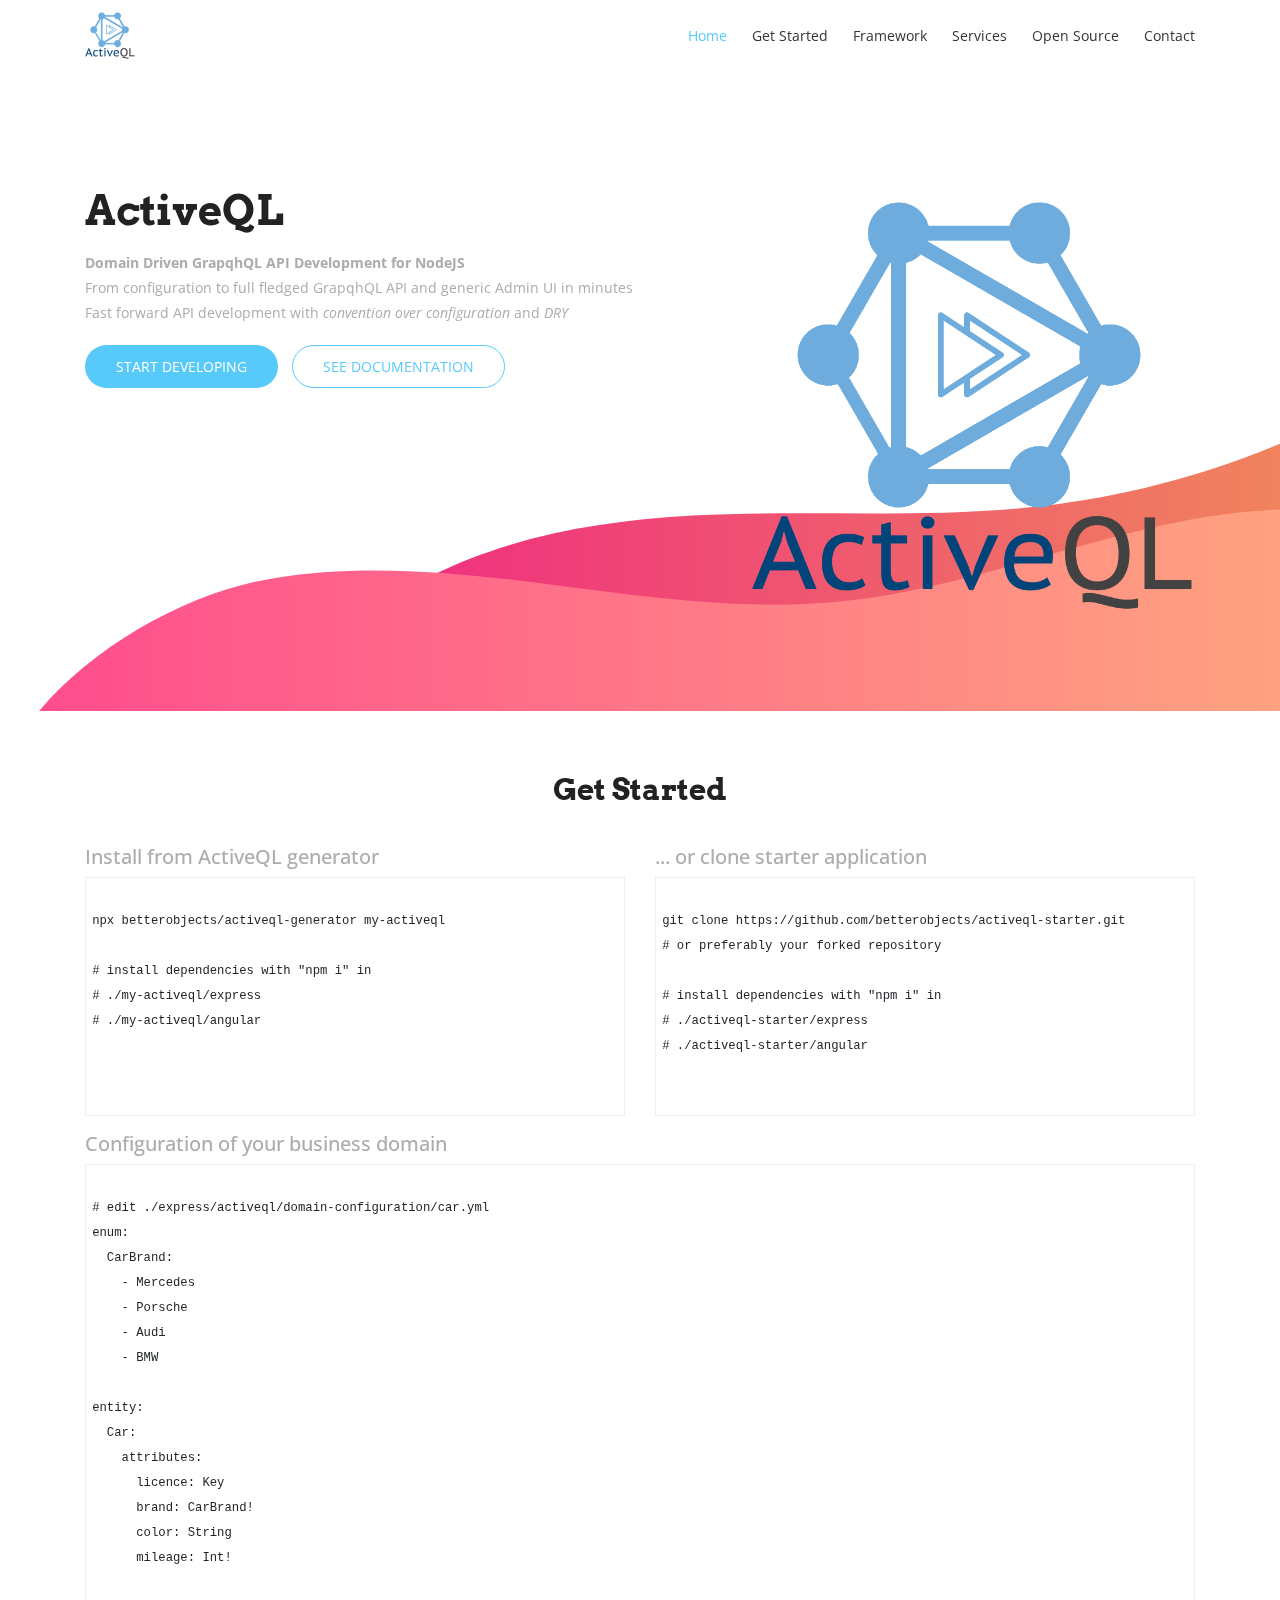
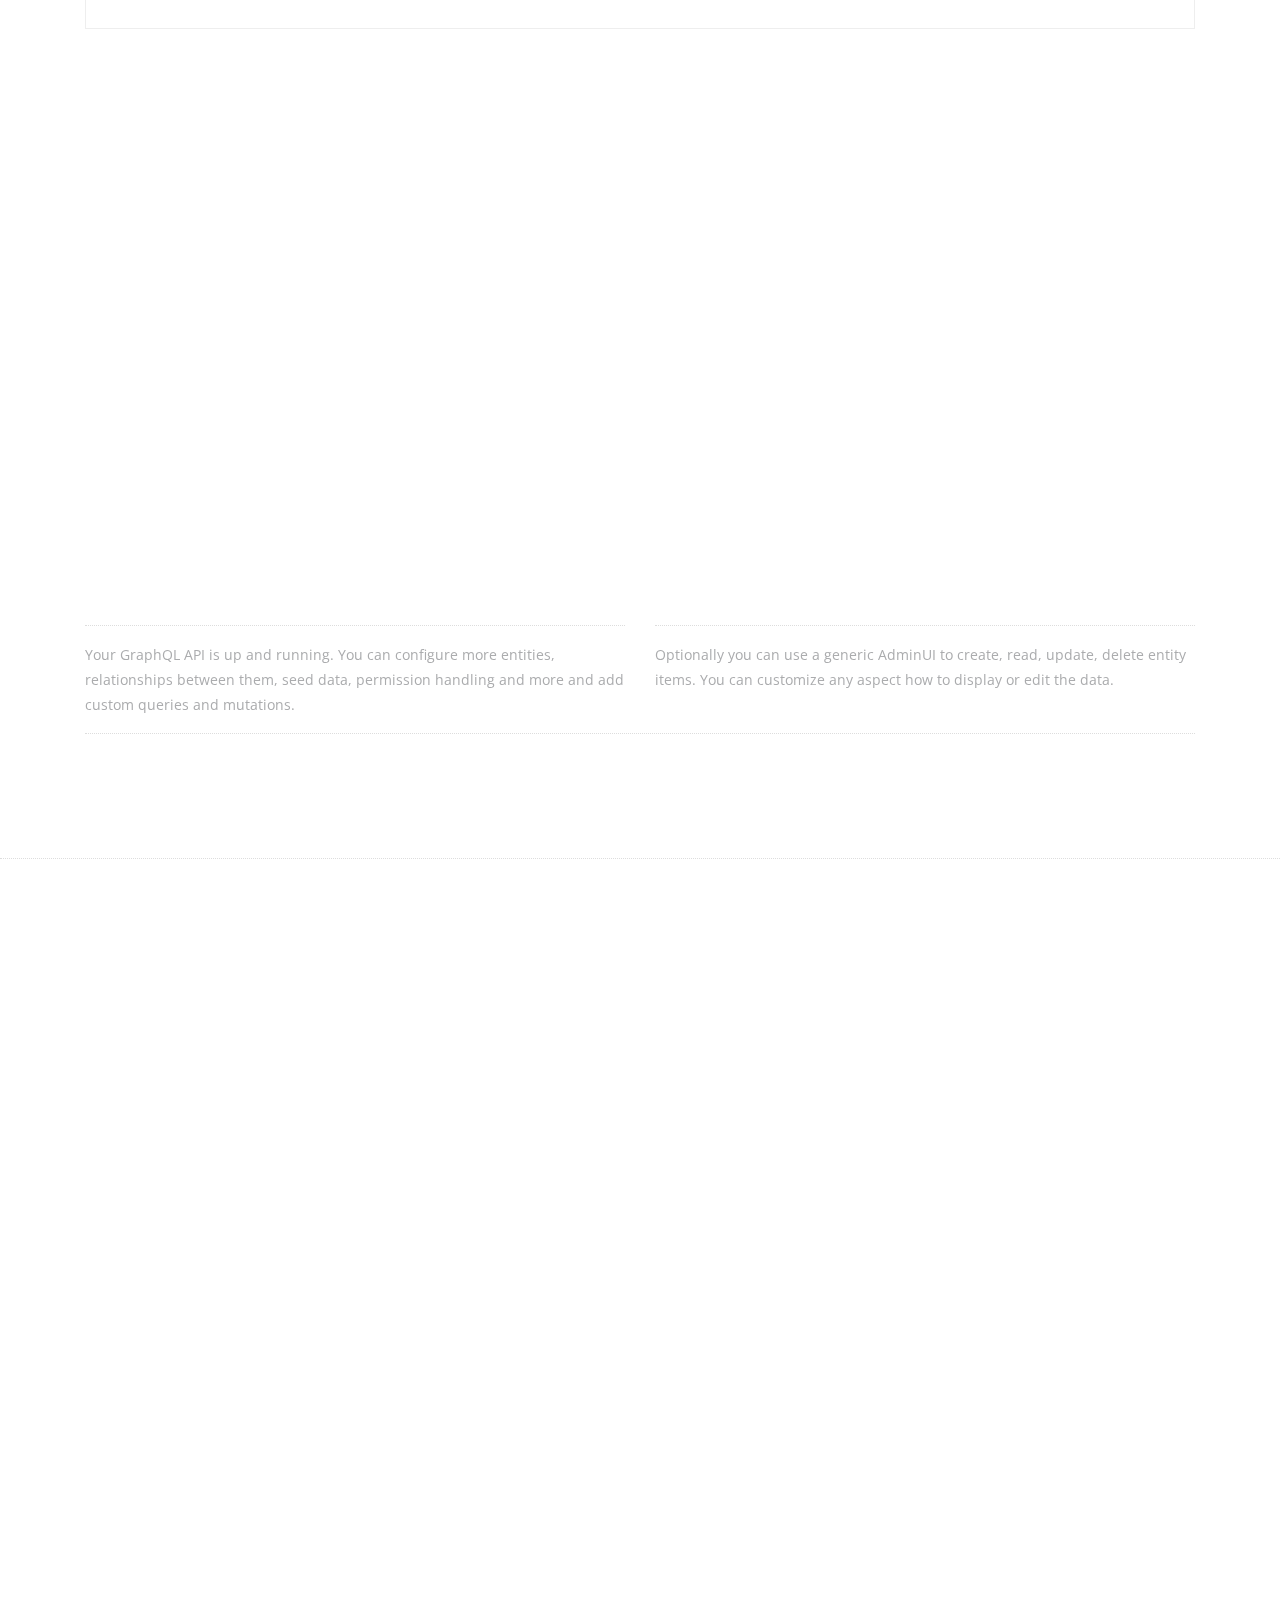
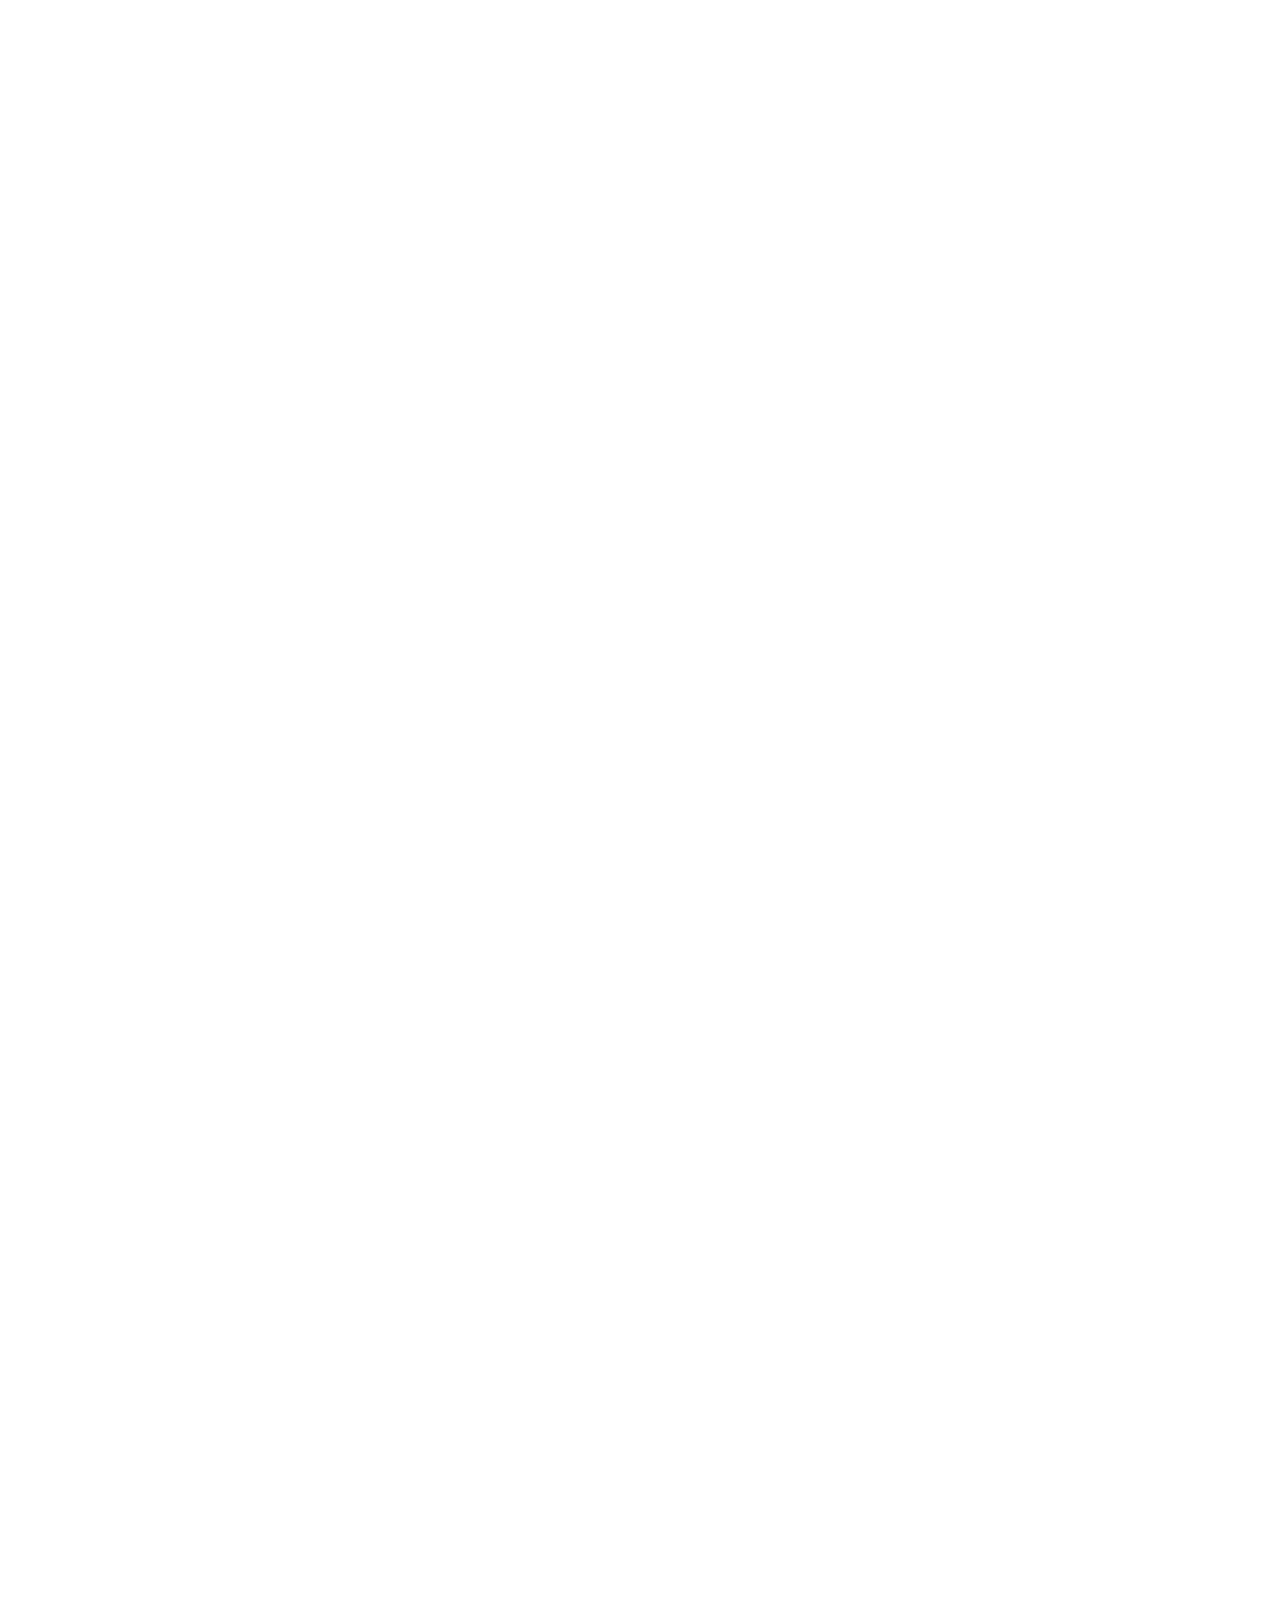
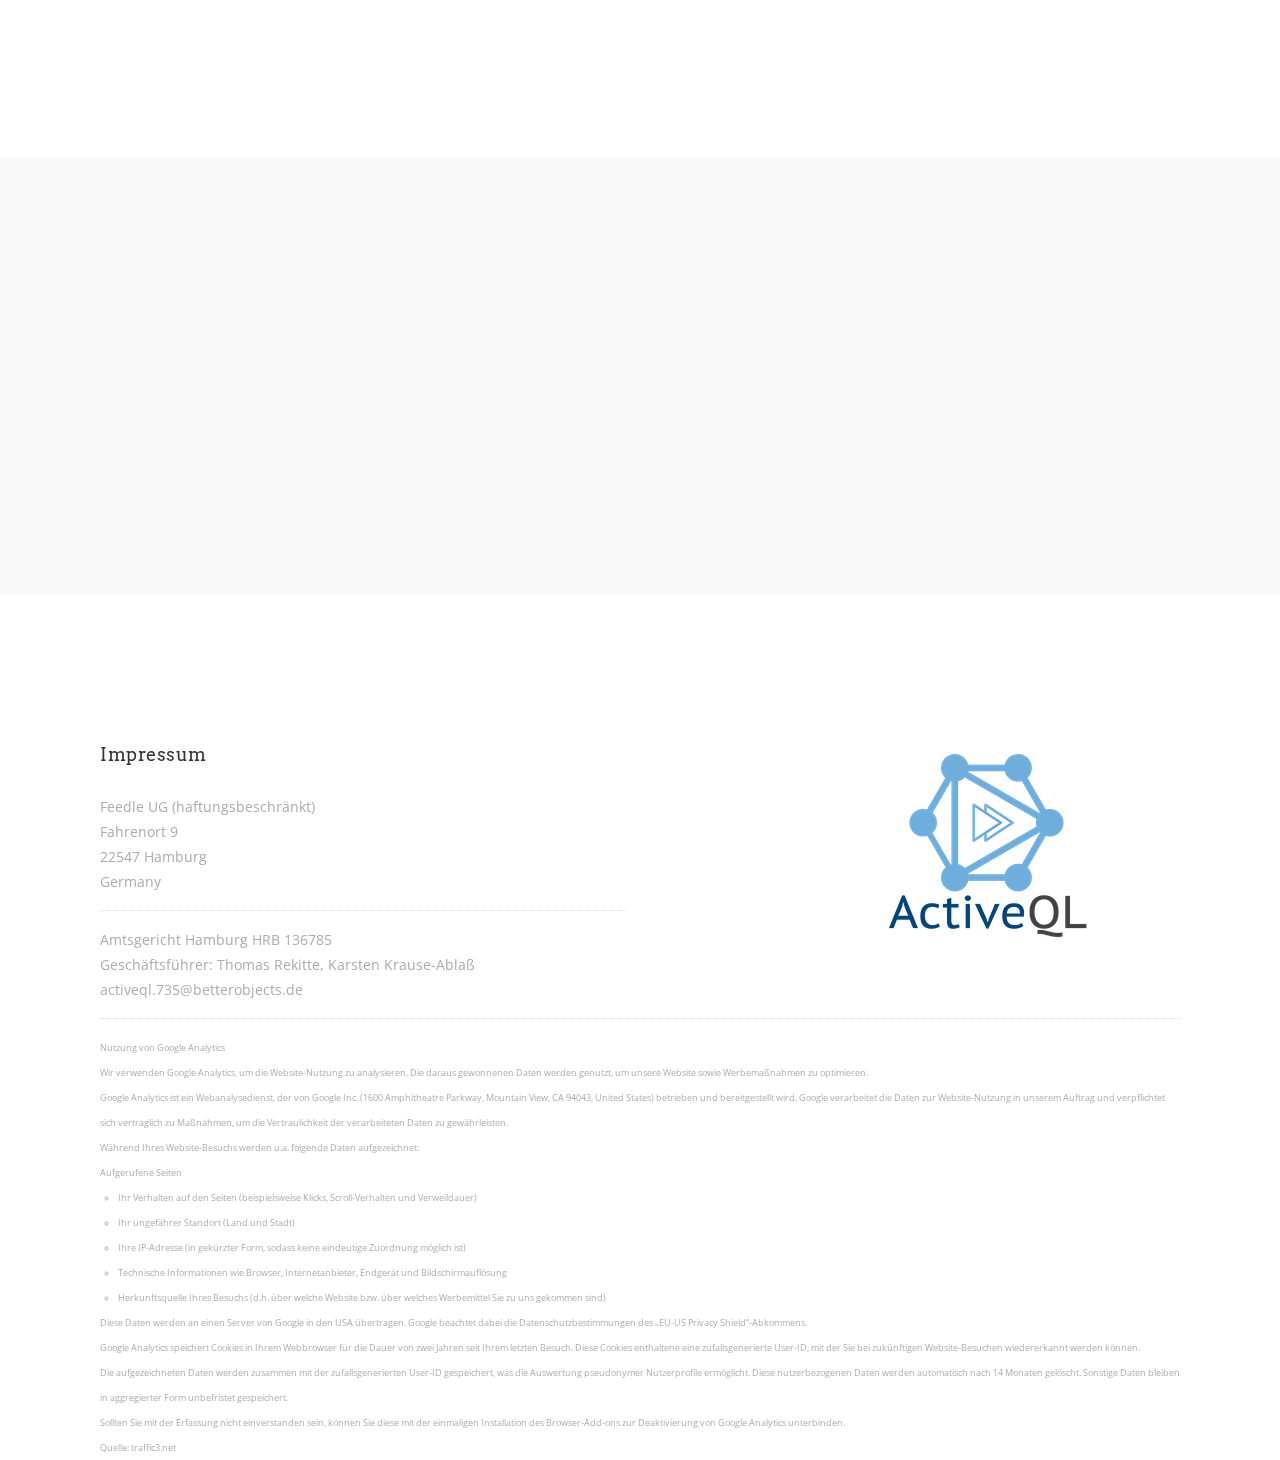
==== index.html @ 79723055 "added new logo" ====
<!DOCTYPE html>
<html lang="en">
  <head>
    <!-- Global site tag (gtag.js) - Google Analytics -->
    <script async src="https://www.googletagmanager.com/gtag/js?id=G-90P3CFT380"></script>
    <script>
      window.dataLayer = window.dataLayer || [];
      function gtag(){dataLayer.push(arguments);}
      gtag('js', new Date());

      gtag('config', 'G-90P3CFT380');
    </script>    
    <!-- Required meta tags -->
    <meta charset="utf-8">
    <meta name="viewport" content="width=device-width, initial-scale=1, shrink-to-fit=no">

    <title>ActiveQL - domain driven GrapqhQL API development</title>

    <!-- Bootstrap CSS -->
    <link rel="stylesheet" href="assets/css/bootstrap.min.css" >
    <!-- Icon -->
    <link rel="stylesheet" href="assets/fonts/line-icons.css">
    <!-- Owl carousel -->
    <link rel="stylesheet" href="assets/css/owl.carousel.min.css">
    <link rel="stylesheet" href="assets/css/owl.theme.css">
    
    <!-- Animate -->
    <link rel="stylesheet" href="assets/css/animate.css">
    <!-- Main Style -->
    <link rel="stylesheet" href="assets/css/main.css">
    <!-- Responsive Style -->
    <link rel="stylesheet" href="assets/css/responsive.css">

  </head>
  <body>

    <!-- Header Area wrapper Starts -->
    <header id="header-wrap">
      <!-- Navbar Start -->
      <nav class="navbar navbar-expand-md bg-inverse fixed-top scrolling-navbar">
        <div class="container">
          <!-- Brand and toggle get grouped for better mobile display -->
          <a href="index.html" class="navbar-brand"><img style="width: 50px;" src="assets/img/logo.png" alt=""></a>       
          <button class="navbar-toggler" type="button" data-toggle="collapse" data-target="#navbarCollapse" aria-controls="navbarCollapse" aria-expanded="false" aria-label="Toggle navigation">
            <i class="lni-menu"></i>
          </button>
          <div class="collapse navbar-collapse" id="navbarCollapse">
            <ul class="navbar-nav mr-auto w-100 justify-content-end clearfix">
              <li class="nav-item active">
                <a class="nav-link" href="#hero-area">
                  Home
                </a>
              </li>              
              <li class="nav-item">
                <a class="nav-link" href="#getstarted">
                  Get Started
                </a>
              </li>
              <li class="nav-item">
                <a class="nav-link" href="#framework">
                  Framework
                </a>
              </li>
              <li class="nav-item">
                <a class="nav-link" href="#services">
                  Services
                </a>
              </li>
              <li class="nav-item">
                <a class="nav-link" href="#opensource">
                  Open Source
                </a>
              </li>
              <li class="nav-item">
                <a class="nav-link" href="#contact">
                  Contact
                </a>
              </li>
            </ul>
          </div>
        </div>
      </nav>
      <!-- Navbar End -->

      <!-- Hero Area Start -->
      <div id="hero-area" class="hero-area-bg">
        <div class="container">      
          <div class="row">
            <div class="col-lg-7 col-md-12 col-sm-12 col-xs-12">
              <div class="contents">
                <h2 class="head-title">ActiveQL</h2>
                <p>
                  <strong> Domain Driven GrapqhQL API Development for NodeJS </strong><br>
                  From configuration to full fledged GrapqhQL API and generic Admin UI in minutes <br> 
                  Fast forward API development with <i>convention over configuration</i> and <i>DRY</i> <br>
                </p>
                <div class="header-button">
                  <a href="#getstarted" class="btn btn-common">Start developing</i></a>
                  <a href="http://betterobjects.github.io/activeql" class="btn btn-border video-popup">See Documentation</i></a>
                </div>
              </div>
            </div>
            <div class="col-lg-5 col-md-12 col-sm-12 col-xs-12">
              <div class="intro-img">
                <img class="img-fluid" src="assets/img/activeql.png" alt="">
              </div>            
            </div>
          </div> 
        </div> 
      </div>
      <!-- Hero Area End -->

    </header>
    <!-- Header Area wrapper End -->

    
    <section id="getstarted" class="section-padding">
      <div class="container">
        <div class="section-header text-center">          
          <h2 class="section-title wow fadeInDown" data-wow-delay="0.3s">Get Started</h2>          
        </div>
        <div class="row">
          <div class="col-md-6 col-sm-6 col-xs-12">
            <div class="content-left ">
              <h5 class="wow fadeInDown">Install from ActiveQL generator</h5>
              <pre class="wow fadeInLeft">
                <code>
npx betterobjects/activeql-generator my-activeql

# install dependencies with "npm i" in 
# ./my-activeql/express
# ./my-activeql/angular

                </code>
              </pre>
            </div>
          </div>
          <div class="col-md-6 col-sm-6 col-xs-12">
            <div class="content-left ">
              <h5 class="wow fadeInDown">... or clone starter application</h5>
              <pre class="wow fadeInRight">
                <code>
git clone https://github.com/betterobjects/activeql-starter.git  
# or preferably your forked repository

# install dependencies with "npm i" in 
# ./activeql-starter/express
# ./activeql-starter/angular
                </code>
              </pre>
            </div>
          </div>          
          <div class="col-md-12 col-sm-12 col-xs-12">
            <h5>Configuration of your business domain</h5>
            <pre>
              <code>
# edit ./express/activeql/domain-configuration/car.yml
enum:
  CarBrand:
    - Mercedes
    - Porsche
    - Audi 
    - BMW

entity:
  Car:
    attributes:
      licence: Key
      brand: CarBrand!
      color: String
      mileage: Int!
              </code>
            </pre>
          </div>          
          <div class="col-md-12 col-sm-12 col-xs-12">
            <div class="content-left">
              <h5 class="wow fadeInDown">Run ActiveQL</h5>
              <pre class="wow fadeInLeft">
                <code>
cd ./express
npm run start
                </code>
              </pre>
            </div>
          </div>
        </div>
        <h5 class="wow fadeInDown">You're ready to go!</h5>
        <div class="row">
          <div class="col-md-6 col-sm-6 col-xs-6">
            <img class="wow fadeInLeft" width="100%" src="assets/img/chrome-schema1.png" alt="">
            <hr>
            <p>
              Your GraphQL API is up and running.
              You can configure more entities, relationships between them, seed data, permission handling and more 
              and add custom queries and mutations.
            </p>
          </div>
          <div class="col-md-6 col-sm-6 col-xs-6">
            <img class="wow fadeInRight" width="100%" src="assets/img/adminui_cars.png" alt="">
            <hr>
            <p>
              Optionally you can use a generic AdminUI to create, read, update, delete entity items. 
              You can customize any aspect how to display or edit the data. 
            </p>
          </div>
        </div>
        <hr>
        <h5 class="wow fadeInDown">
          Check out the 
          <a href="http://betterobjects.github.io/activeql">Documentation</a> 
          to learn how to configure and build your GraphQL API and Admin UI.
        </h5>    
      </div>
    </section>
    
    <!-- Features Section End -->   


    <hr>

    <!-- Services Section Start -->
    <section id="framework" class="section-padding">
      <div class="container">
        <div class="section-header text-center">
          <h2 class="section-title wow fadeInDown" data-wow-delay="0.3s">The ActiveQL Framework</h2>
          <div class="shape wow fadeInDown" data-wow-delay="0.3s"></div>
        </div>
        <div class="row">
          <!-- framework item -->
          <div class="col-md-6 col-lg-4 col-xs-12">
            <div class="services-item wow fadeInRight" data-wow-delay="0.3s">
              <div class="icon">
                <i class="lni-rocket"></i>
              </div>
              <div class="services-content">
                <h3><a href="#">Quick start </a></h3>
                <p>
                  Start developing your GraphQL API and Admin UI with generated applications - up and running in under 2 minutes. 
                </p>
              </div>
            </div>
          </div>
          <!-- Services item -->
          <div class="col-md-6 col-lg-4 col-xs-12">
            <div class="services-item wow fadeInRight" data-wow-delay="0.6s">
              <div class="icon">
                <i class="lni-stats-up"></i>
              </div>
              <div class="services-content">
                <h3><a href="#">Design Principles</a></h3>
                <p>
                  Oppionated basic API operations<br>
                  Convention over Configuration<br>
                  Don't repeat yourself<br>                
                </p>
              </div>
            </div>
          </div>
          <!-- Services item -->
          <div class="col-md-6 col-lg-4 col-xs-12">
            <div class="services-item wow fadeInRight" data-wow-delay="0.9s">
              <div class="icon">
                <i class="lni-users"></i>
              </div>
              <div class="services-content">
                <h3><a href="#">Easy To Customize</a></h3>
                <p>
                  Concentrate of the non-standard functions of your API and Admin UI with full freedom. 
                  Use any coding-style or library you like.
                </p>
              </div>
            </div>
          </div>
          <!-- Services item -->
          <div class="col-md-6 col-lg-4 col-xs-12">
            <div class="services-item wow fadeInRight" data-wow-delay="1.2s">
              <div class="icon">
                <i class="lni-layers"></i>
              </div>
              <div class="services-content">
                <h3><a href="#">Admin UI</a></h3>
                <p>
                  Comes with a generic Admin UI - allowing to create, read, update and delete of data.
                </p>
              </div>
            </div>
          </div>
          <!-- Services item -->
          <div class="col-md-6 col-lg-4 col-xs-12">
            <div class="services-item wow fadeInRight" data-wow-delay="1.5s">
              <div class="icon">
                <i class="lni-mobile"></i>
              </div>
              <div class="services-content">
                <h3><a href="#">Standard Technology</a></h3>
                <p>
                  Build on enterprise technologies like 
                  <a href="https://expressjs.com">Express</a>, 
                  <a href="https://www.apollographql.com">Apollo</a> or 
                  <a href="https://angular.io">Angular</a>
                </p>
              </div>
            </div>
          </div>
          <!-- Services item -->
          <div class="col-md-6 col-lg-4 col-xs-12">
            <div class="services-item wow fadeInRight" data-wow-delay="1.8s">
              <div class="icon">
                <i class="lni-cog"></i>
              </div>
              <div class="services-content">
                <h3><a href="#">Developer Friendly</a></h3>
                <p>
                  Allwowing to concentrate on the non-standard aspects of your API.
                </p>
              </div>
            </div>
          </div>
        </div>
      </div>
    </section>
    <!-- Services Section End -->
    

    <!-- Features Section Start -->
    <section id="features" class="section-padding">
      <div class="container">
        <div class="section-header text-center">          
          <h2 class="section-title wow fadeInDown" data-wow-delay="0.3s">Features</h2>
          <div class="shape wow fadeInDown" data-wow-delay="0.3s"></div>
        </div>
        <div class="row">
          <div class="col-lg-5 col-md-5 col-sm-12 col-xs-12">
            <div class="content-left">
              <div class="box-item wow fadeInLeft" data-wow-delay="0.3s">
                <div class="text">
                  <h4>Default CRUD operations</h4>
                  <p>
                    Generates default queries, mutations and generic UI for create, read, update and delete of domain entity items  
                    - incl. complex relationships between them
                  </p>
                </div>
              </div>
              <div class="box-item wow fadeInLeft" data-wow-delay="0.6s">
                <div class="text">
                  <h4>Fully Customizable</h4>
                  <p>
                    Change any aspect of schema generation, resolvers or Admin-UI. 
                    Custom code works seamlessly with generated functions.
                  </p>
                </div>
              </div>
              <div class="box-item wow fadeInLeft" data-wow-delay="0.9s">
                <div class="text">
                  <h4>Role based permission</h4>
                  <p>
                    Add role based permissions or restriction of data to your entities for any API or UI user
                  </p>
                </div>
              </div>
            </div>
          </div>
          <div class="col-lg-2 col-md-2 col-sm-12 col-xs-12">
            <div class="show-box wow fadeInUp" data-wow-delay="0.3s">
              <img src="assets/img/logo.png" alt="">
            </div>
          </div>
          <div class="col-lg-5 col-md-5 col-sm-12 col-xs-12">
            <div class="content-right">
              <div class="box-item wow fadeInRight" data-wow-delay="0.3s">
                <div class="text">
                  <h4>Seed data generation</h4>
                  <p>
                    Easily add extensive test or seed data to your application - using sophisticated random or fake data.
                  </p>
                </div>
              </div>
              <div class="box-item wow fadeInRight" data-wow-delay="0.6s">
                <div class="text">
                  <h4>Searching, Paging, Sorting</h4>
                  <p>
                    Customizable features like filtering or segmentation of data in your API 
                  </p>
                </div>
              </div>
              <div class="box-item wow fadeInRight" data-wow-delay="0.9s">
                <div class="text">
                  <h4>Default datastore</h4>
                  <p>
                    ActiveQL comes with zero installation document database and MongoDB datastore implementation. 
                    More databases or sources (mysql, Oracle, REST, ... ) can be added.
                  </p>
                </div>
              </div>
            </div>
          </div>
        </div>
      </div>
    </section>
    <!-- Features Section End -->   


    <section id="services" class="cards section-padding">
      <div class="container">
        <div class="section-header text-center">          
          <h2 class="section-title wow fadeInDown" data-wow-delay="0.3s">Services</h2>
          <div class="shape wow fadeInDown" data-wow-delay="0.3s"></div>
        </div>
        <div class="row">
          <div class="col-lg-4 col-md-6 col-xs-12">
            <div class="table wow fadeInLeft" data-wow-delay="1.2s">
              <div class="icon-box">
                <i class="lni-package"></i>
              </div>
              <div class="pricing-header">
                <p class="price-value">Free forever<span></span></p>
              </div>
              <div class="title">
                <h3>Open Source</h3>
              </div>
              <ul class="description">
                <li>Install on your machine</li>
                <li>Embedd in your application</li>
                <li>Community support</li>
              </ul>
              <a href="#getstarted" class="btn btn-common mt-3">Start now</a>
            </div> 
          </div>
          <div class="col-lg-4 col-md-6 col-xs-12 active">
            <div class="table wow fadeInUp" id="active-tb" data-wow-delay="1.2s">
              <div class="icon-box">
                <i class="lni-drop"></i>
              </div>
              <div class="pricing-header">
                <p class="price-value">from $35<span> /mo</span></p>
              </div>
              <div class="title">
                <h3>SaaS</h3>
              </div>
              <ul class="description">
                <li>Software as a Service</li>
                <li>Email support</li>
                <li>Regular updates</li>
              </ul>
              <a href="#contact" class="btn btn-common mt-3">Contact us</a>
           </div> 
          </div>
          <div class="col-lg-4 col-md-6 col-xs-12">
            <div class="table wow fadeInRight" data-wow-delay="1.2s">
              <div class="icon-box">
                <i class="lni-star"></i>
              </div>
              <div class="pricing-header">
                <p class="price-value">from $999<span> /mo</span></p>
              </div>
              <div class="title">
                <h3>Contract</h3>
              </div>
              <ul class="description">
                <li>Support from author</li>
                <li>Regular updates</li>
                <li>Negotioable terms</li>
              </ul>
              <a href="#contact" class="btn btn-common mt-3">Contact us</a>
            </div> 
          </div>
        </div>
      </div>
    </section>
  
    <section id="opensource" class="section-padding">
      <div class="container">
        <div class="section-header text-center">          
          <h2 class="section-title wow fadeInDown" data-wow-delay="0.3s">Open Source</h2>
          <div class="shape wow fadeInDown" data-wow-delay="0.3s"></div>
        </div>

        <table class="table wow fadeInDown" data-wow-delay="1.2s">
          <tr>
            <td>
              ActiveQL main development
            </td>
            <td>
              <a href="https://github.com/betterobjects/activeql">https://github.com/betterobjects/activeql</a>
            </td>
            <td>
              ActiveQL-Server, Admin-UI, Documentation, Express and Angular Shell-Applications
            </td>
          </tr>
          <tr>
            <td>
              ActiveQL application generator
            </td>
            <td>
              <a href="https://github.com/betterobjects/activeql-generator">https://github.com/betterobjects/activeql&#8209;generator</a>
            </td>
            <td>
              Use this generator to easily generate your GraphQL API and Admin-UI powered by ActiveQL
            </td>
          </tr>
          <tr>
            <td>
              ActiveQL starter application
            </td>
            <td>
              <a href="https://github.com/betterobjects/activeql-starter">https://github.com/betterobjects/activeql&#8209;starter</a>
            </td>
            <td>
              Fork and clone this project to start developing your GraphQL API and Admin-UI powered by ActiveQL
            </td>
          </tr>
        </table>

      </div>
    </section>

    <!-- Contact Section Start -->
    <section id="contact" class="section-padding bg-gray cards">    
      <div class="container">
        <div class="section-header text-center">          
          <h2 class="section-title wow fadeInDown" data-wow-delay="0.3s">Contact</h2>
          <div class="shape wow fadeInDown" data-wow-delay="0.3s"></div>
        </div>

        <div class="row">
          <div class="col-lg-6 col-md-6 col-xs-12">
            <div class="table wow fadeInLeft" data-wow-delay="1.2s">
              <div class="icon-box">
                <i class="lni-envelope"></i>
              </div>
              <p>Feel free to get in contact via</p>
              Email: <strong>activeql.735@betterobjects.de</strong>
            </div> 
          </div>
          <div class="col-lg-6 col-md-6 col-xs-12 active">
            <div class="table wow fadeInRight" data-wow-delay="1.2s">
              <div class="icon-box">
                <i class="lni-github"></i>
              </div>
              <p>You can open an issue at</p>
              <a href="https://github.com/betterobjects/activeql-web/issues">https://github.com/betterobjects/activeql-web/issues</a>
           </div> 
          </div>          
        </div>          
      </div> 
    </section>
    <!-- Contact Section End -->

    <!-- Footer Section Start -->
    <footer id="footer" class="footer-area section-padding">
      <div class="container">
        <div class="container">
          <div class="row">
            <div class="col-lg-6 col-md-6 col-sm-12 col-xs-12">
              <h3 class="footer-titel">Impressum</h3>
              <p>Feedle UG (haftungsbeschränkt)</p>
              <p>Fahrenort 9</p>
              <p>22547 Hamburg</p>
              <p>Germany</p>
              <hr>
              <p>Amtsgericht Hamburg HRB 136785</p>
              <p>Geschäftsführer: Thomas Rekitte, Karsten Krause-Ablaß</p>
              <p>activeql.735@betterobjects.de</p>
              <p></p>
              <p></p>
            </div>
            <div class="col-lg-5 col-md-6 col-sm-6 col-xs-6 col-mb-12">
              <div class="widget" style="text-align: right;">
                <h3 class="footer-logo"><img src="assets/img/logo.png" alt=""></h3>
              </div>
            </div>
          </div>
          <hr>
          <div class="row">
            <div class="col-lg-12 col-md-12 col-sm-12 col-xs-12 datenschutzbestimmungen" style="font-size: xx-small;">
                Nutzung von Google Analytics<br>
      
                Wir verwenden Google Analytics, um die Website-Nutzung zu analysieren. Die daraus gewonnenen Daten werden genutzt, um unsere Website sowie Werbemaßnahmen zu optimieren. <br>
                
                Google Analytics ist ein Webanalysedienst, der von Google Inc. (1600 Amphitheatre Parkway, Mountain View, CA 94043, United States) betrieben und bereitgestellt wird. Google verarbeitet die Daten zur Website-Nutzung in unserem Auftrag und verpflichtet sich vertraglich zu Maßnahmen, um die Vertraulichkeit der verarbeiteten Daten zu gewährleisten.<br>
                
                Während Ihres Website-Besuchs werden u.a. folgende Daten aufgezeichnet:<br>
                
                Aufgerufene Seiten<br>
                <ul>
                  <li>Ihr Verhalten auf den Seiten (beispielsweise Klicks, Scroll-Verhalten und Verweildauer)</li>  
                  <li>Ihr ungefährer Standort (Land und Stadt)</li>  
                  <li>Ihre IP-Adresse (in gekürzter Form, sodass keine eindeutige Zuordnung möglich ist)</li>  
                  <li>Technische Informationen wie Browser, Internetanbieter, Endgerät und Bildschirmauflösung</li>  
                  <li>Herkunftsquelle Ihres Besuchs (d.h. über welche Website bzw. über welches Werbemittel Sie zu uns gekommen sind)</li>  
                </ul>          
                
                Diese Daten werden an einen Server von Google in den USA übertragen. Google beachtet dabei die Datenschutzbestimmungen des „EU-US Privacy Shield“-Abkommens.<br>
                
                Google Analytics speichert Cookies in Ihrem Webbrowser für die Dauer von zwei Jahren seit Ihrem letzten Besuch. Diese Cookies enthaltene eine zufallsgenerierte User-ID, mit der Sie bei zukünftigen Website-Besuchen wiedererkannt werden können.<br>
                
                Die aufgezeichneten Daten werden zusammen mit der zufallsgenerierten User-ID gespeichert, was die Auswertung pseudonymer Nutzerprofile ermöglicht. Diese nutzerbezogenen Daten werden automatisch nach 14 Monaten gelöscht. Sonstige Daten bleiben in aggregierter Form unbefristet gespeichert.<br>
                
                Sollten Sie mit der Erfassung nicht einverstanden sein, können Sie diese mit der einmaligen Installation des Browser-Add-ons zur Deaktivierung von Google Analytics unterbinden.<br>
                
                Quelle: traffic3.net                        
            </div>      
          </div>

        </div>  
      </div> 
    </footer> 
    <!-- Footer Section End -->

    <!-- Go to Top Link -->
    <a href="#" class="back-to-top">
    	<i class="lni-arrow-up"></i>
    </a>
    
    <!-- Preloader -->
    <div id="preloader">
      <div class="loader" id="loader-1"></div>
    </div>
    <!-- End Preloader -->
    
    <!-- jQuery first, then Popper.js, then Bootstrap JS -->
    <script src="assets/js/jquery-min.js"></script>
    <script src="assets/js/popper.min.js"></script>
    <script src="assets/js/bootstrap.min.js"></script>
    <script src="assets/js/owl.carousel.min.js"></script>
    <script src="assets/js/wow.js"></script>
    <script src="assets/js/jquery.nav.js"></script>
    <script src="assets/js/scrolling-nav.js"></script>
    <script src="assets/js/jquery.easing.min.js"></script>  
    <script src="assets/js/main.js"></script>
    <script src="assets/js/form-validator.min.js"></script>
    <script src="assets/js/contact-form-script.min.js"></script>
      
  </body>
</html>
---- assets/fonts/line-icons.css ----
@font-face {
  font-family: 'LineIcons';
  src:  url('../fonts/LineIcons.eot?tc3uo0');
  src:  url('../fonts/LineIcons.eot?tc3uo0#iefix') format('embedded-opentype'),
    url('../fonts/LineIcons.ttf?tc3uo0') format('truetype'),
    url('../fonts/LineIcons.woff?tc3uo0') format('woff'),
    url('../fonts/LineIcons.svg?tc3uo0#LineIcons') format('svg');
  font-weight: normal;
  font-style: normal;
}

[class^="lni-"], [class*=" lni-"] {
  /* use !important to prevent issues with browser extensions that change fonts */
  font-family: 'LineIcons' !important;
  speak: none;
  font-style: normal;
  font-weight: normal;
  font-variant: normal;
  text-transform: none;
  line-height: 1;

  /* Better Font Rendering =========== */
  -webkit-font-smoothing: antialiased;
  -moz-osx-font-smoothing: grayscale;
}

.lni-image:before {
  content: "\e991";
}
.lni-linkedin-filled:before {
  content: "\e9ac";
}
.lni-add-files:before {
  content: "\e900";
}
.lni-agenda:before {
  content: "\e901";
}
.lni-alarm-clock:before {
  content: "\e902";
}
.lni-alarm:before {
  content: "\e903";
}
.lni-amazon:before {
  content: "\e904";
}
.lni-amex:before {
  content: "\e905";
}
.lni-anchor:before {
  content: "\e906";
}
.lni-android:before {
  content: "\e907";
}
.lni-angle-double-down:before {
  content: "\e908";
}
.lni-angle-double-left:before {
  content: "\e909";
}
.lni-angle-double-right:before {
  content: "\e90a";
}
.lni-angle-double-up:before {
  content: "\e90b";
}
.lni-apartment:before {
  content: "\e90c";
}
.lni-apple:before {
  content: "\e90d";
}
.lni-archive:before {
  content: "\e90e";
}
.lni-arrow-down-circle:before {
  content: "\e90f";
}
.lni-arrow-down:before {
  content: "\e910";
}
.lni-arrow-left-circle:before {
  content: "\e911";
}
.lni-arrow-left:before {
  content: "\e912";
}
.lni-arrow-right-circle:before {
  content: "\e913";
}
.lni-arrow-right:before {
  content: "\e914";
}
.lni-arrow-top-left:before {
  content: "\e915";
}
.lni-arrow-top-right:before {
  content: "\e916";
}
.lni-arrow-up-circle:before {
  content: "\e917";
}
.lni-arrow-up:before {
  content: "\e918";
}
.lni-arrows-horizontal:before {
  content: "\e919";
}
.lni-arrows-vertical:before {
  content: "\e91a";
}
.lni-ban:before {
  content: "\e91b";
}
.lni-bar-chart:before {
  content: "\e91c";
}
.lni-basketball:before {
  content: "\e91d";
}
.lni-behance:before {
  content: "\e91e";
}
.lni-bi-cycle:before {
  content: "\e91f";
}
.lni-bitbucket:before {
  content: "\e920";
}
.lni-bitcoin:before {
  content: "\e921";
}
.lni-blackboard:before {
  content: "\e922";
}
.lni-bluetooth:before {
  content: "\e923";
}
.lni-bold:before {
  content: "\e924";
}
.lni-bolt-alt:before {
  content: "\e925";
}
.lni-bolt:before {
  content: "\e926";
}
.lni-book:before {
  content: "\e927";
}
.lni-bookmark-alt:before {
  content: "\e928";
}
.lni-bookmark:before {
  content: "\e929";
}
.lni-briefcase:before {
  content: "\e92a";
}
.lni-brush-alt:before {
  content: "\e92b";
}
.lni-brush:before {
  content: "\e92c";
}
.lni-bubble:before {
  content: "\e92d";
}
.lni-bug:before {
  content: "\e92e";
}
.lni-bulb:before {
  content: "\e92f";
}
.lni-bullhorn:before {
  content: "\e930";
}
.lni-bus:before {
  content: "\e931";
}
.lni-calendar:before {
  content: "\e932";
}
.lni-camera:before {
  content: "\e933";
}
.lni-car:before {
  content: "\e934";
}
.lni-cart-full:before {
  content: "\e935";
}
.lni-cart:before {
  content: "\e936";
}
.lni-check-box:before {
  content: "\e937";
}
.lni-check-mark-circle:before {
  content: "\e938";
}
.lni-chevron-down-circle:before {
  content: "\e939";
}
.lni-chevron-down:before {
  content: "\e93a";
}
.lni-chevron-left-circle:before {
  content: "\e93b";
}
.lni-chevron-left:before {
  content: "\e93c";
}
.lni-chevron-right-circle:before {
  content: "\e93d";
}
.lni-chevron-right:before {
  content: "\e93e";
}
.lni-chevron-up-circle:before {
  content: "\e93f";
}
.lni-chevron-up:before {
  content: "\e940";
}
.lni-chrome:before {
  content: "\e941";
}
.lni-circle-minus:before {
  content: "\e942";
}
.lni-clipboard:before {
  content: "\e943";
}
.lni-close:before {
  content: "\e944";
}
.lni-cloud-check:before {
  content: "\e945";
}
.lni-cloud-download:before {
  content: "\e946";
}
.lni-cloud-sync:before {
  content: "\e947";
}
.lni-cloud-upload:before {
  content: "\e948";
}
.lni-cloud:before {
  content: "\e949";
}
.lni-code:before {
  content: "\e94a";
}
.lni-coffee-cup:before {
  content: "\e94b";
}
.lni-cog:before {
  content: "\e94c";
}
.lni-color-pallet:before {
  content: "\e94d";
}
.lni-comment-reply-alt:before {
  content: "\e94e";
}
.lni-comments-alt:before {
  content: "\e94f";
}
.lni-comments:before {
  content: "\e950";
}
.lni-construction:before {
  content: "\e951";
}
.lni-control-panel:before {
  content: "\e952";
}
.lni-crop:before {
  content: "\e953";
}
.lni-cross-circle:before {
  content: "\e954";
}
.lni-crown:before {
  content: "\e955";
}
.lni-css3:before {
  content: "\e956";
}
.lni-cup:before {
  content: "\e957";
}
.lni-cut:before {
  content: "\e958";
}
.lni-dashboard:before {
  content: "\e959";
}
.lni-database:before {
  content: "\e95a";
}
.lni-dinner:before {
  content: "\e95b";
}
.lni-direction-alt:before {
  content: "\e95c";
}
.lni-direction-ltr:before {
  content: "\e95d";
}
.lni-direction-rtl:before {
  content: "\e95e";
}
.lni-direction:before {
  content: "\e95f";
}
.lni-display:before {
  content: "\e960";
}
.lni-download:before {
  content: "\e961";
}
.lni-drop:before {
  content: "\e962";
}
.lni-dropbox:before {
  content: "\e963";
}
.lni-drupal:before {
  content: "\e964";
}
.lni-emoji-neutral:before {
  content: "\e965";
}
.lni-emoji-sad:before {
  content: "\e966";
}
.lni-emoji-smile:before {
  content: "\e967";
}
.lni-empty-file:before {
  content: "\e968";
}
.lni-enter:before {
  content: "\e969";
}
.lni-envelope:before {
  content: "\e96a";
}
.lni-eraser:before {
  content: "\e96b";
}
.lni-exit-down:before {
  content: "\e96c";
}
.lni-exit-up:before {
  content: "\e96d";
}
.lni-exit:before {
  content: "\e96e";
}
.lni-eye:before {
  content: "\e96f";
}
.lni-facebook-filled:before {
  content: "\e970";
}
.lni-facebook:before {
  content: "\e971";
}
.lni-files:before {
  content: "\e972";
}
.lni-film-play:before {
  content: "\e973";
}
.lni-firefox:before {
  content: "\e974";
}
.lni-flag-alt:before {
  content: "\e975";
}
.lni-flag-cubic:before {
  content: "\e976";
}
.lni-flag:before {
  content: "\e977";
}
.lni-folder:before {
  content: "\e978";
}
.lni-frame-contract:before {
  content: "\e979";
}
.lni-frame-expand:before {
  content: "\e97a";
}
.lni-full-screen:before {
  content: "\e97b";
}
.lni-funnel:before {
  content: "\e97c";
}
.lni-gallery:before {
  content: "\e97d";
}
.lni-game:before {
  content: "\e97e";
}
.lni-gift:before {
  content: "\e97f";
}
.lni-git:before {
  content: "\e980";
}
.lni-github:before {
  content: "\e981";
}
.lni-google-plus:before {
  content: "\e982";
}
.lni-graduation:before {
  content: "\e983";
}
.lni-grid-alt:before {
  content: "\e984";
}
.lni-grid:before {
  content: "\e985";
}
.lni-hammer:before {
  content: "\e986";
}
.lni-hand:before {
  content: "\e987";
}
.lni-harddrive:before {
  content: "\e988";
}
.lni-headphone-alt:before {
  content: "\e989";
}
.lni-headphone:before {
  content: "\e98a";
}
.lni-heart-filled:before {
  content: "\e98b";
}
.lni-heart-pulse:before {
  content: "\e98c";
}
.lni-heart:before {
  content: "\e98d";
}
.lni-help:before {
  content: "\e98e";
}
.lni-highlight-alt:before {
  content: "\e98f";
}
.lni-highlight:before {
  content: "\e990";
}
.lni-hobile:before {
  content: "\e992";
}
.lni-home:before {
  content: "\e993";
}
.lni-hourglass:before {
  content: "\e994";
}
.lni-html5:before {
  content: "\e995";
}
.lni-inbox:before {
  content: "\e996";
}
.lni-indent-decrease:before {
  content: "\e997";
}
.lni-indent-increase:before {
  content: "\e998";
}
.lni-Infinite:before {
  content: "\e999";
}
.lni-information:before {
  content: "\e99a";
}
.lni-instagram-filled:before {
  content: "\e99b";
}
.lni-instagram:before {
  content: "\e99c";
}
.lni-italic:before {
  content: "\e99d";
}
.lni-joomla:before {
  content: "\e99e";
}
.lni-key:before {
  content: "\e99f";
}
.lni-keyboard:before {
  content: "\e9a0";
}
.lni-laptop-phone:before {
  content: "\e9a1";
}
.lni-laptop:before {
  content: "\e9a2";
}
.lni-layers:before {
  content: "\e9a3";
}
.lni-layout:before {
  content: "\e9a4";
}
.lni-leaf:before {
  content: "\e9a5";
}
.lni-licencse:before {
  content: "\e9a6";
}
.lni-line-dashed:before {
  content: "\e9a7";
}
.lni-line-dotted:before {
  content: "\e9a8";
}
.lni-line-double:before {
  content: "\e9a9";
}
.lni-line-spacing:before {
  content: "\e9aa";
}
.lni-link:before {
  content: "\e9ab";
}
.lni-linkedin:before {
  content: "\e9ad";
}
.lni-list:before {
  content: "\e9ae";
}
.lni-lock:before {
  content: "\e9af";
}
.lni-magnet:before {
  content: "\e9b0";
}
.lni-magnifier:before {
  content: "\e9b1";
}
.lni-map-marker:before {
  content: "\e9b2";
}
.lni-map:before {
  content: "\e9b3";
}
.lni-mastercard:before {
  content: "\e9b4";
}
.lni-medall-alt:before {
  content: "\e9b5";
}
.lni-medall:before {
  content: "\e9b6";
}
.lni-medium:before {
  content: "\e9b7";
}
.lni-menu-circle:before {
  content: "\e9b8";
}
.lni-menu:before {
  content: "\e9b9";
}
.lni-mic:before {
  content: "\e9ba";
}
.lni-microphone:before {
  content: "\e9bb";
}
.lni-minus:before {
  content: "\e9bc";
}
.lni-mobile:before {
  content: "\e9bd";
}
.lni-more-alt:before {
  content: "\e9be";
}
.lni-more:before {
  content: "\e9bf";
}
.lni-mouse:before {
  content: "\e9c0";
}
.lni-move:before {
  content: "\e9c1";
}
.lni-music:before {
  content: "\e9c2";
}
.lni-notepad:before {
  content: "\e9c3";
}
.lni-package:before {
  content: "\e9c4";
}
.lni-page-break:before {
  content: "\e9c5";
}
.lni-paint-bucket:before {
  content: "\e9c6";
}
.lni-paint-roller:before {
  content: "\e9c7";
}
.lni-paperclip:before {
  content: "\e9c8";
}
.lni-paypal:before {
  content: "\e9c9";
}
.lni-pencil-alt:before {
  content: "\e9ca";
}
.lni-pencil:before {
  content: "\e9cb";
}
.lni-phone-handset:before {
  content: "\e9cc";
}
.lni-phone:before {
  content: "\e9cd";
}
.lni-pie-chart:before {
  content: "\e9ce";
}
.lni-pilcrow:before {
  content: "\e9cf";
}
.lni-pin-alt:before {
  content: "\e9d0";
}
.lni-pin-corner:before {
  content: "\e9d1";
}
.lni-pin:before {
  content: "\e9d2";
}
.lni-pinterest:before {
  content: "\e9d3";
}
.lni-playstore:before {
  content: "\e9d4";
}
.lni-plug:before {
  content: "\e9d5";
}
.lni-plus:before {
  content: "\e9d6";
}
.lni-pointer-down:before {
  content: "\e9d7";
}
.lni-pointer-left:before {
  content: "\e9d8";
}
.lni-pointer-right:before {
  content: "\e9d9";
}
.lni-pointer-up:before {
  content: "\e9da";
}
.lni-pointer:before {
  content: "\e9db";
}
.lni-power-switch:before {
  content: "\e9dc";
}
.lni-printer:before {
  content: "\e9dd";
}
.lni-pulse:before {
  content: "\e9de";
}
.lni-question-circle:before {
  content: "\e9df";
}
.lni-quora:before {
  content: "\e9e0";
}
.lni-reddit:before {
  content: "\e9e1";
}
.lni-reload:before {
  content: "\e9e2";
}
.lni-reply:before {
  content: "\e9e3";
}
.lni-rocket:before {
  content: "\e9e4";
}
.lni-rss-feed:before {
  content: "\e9e5";
}
.lni-ruler-alt:before {
  content: "\e9e6";
}
.lni-ruler-pencil:before {
  content: "\e9e7";
}
.lni-ruler:before {
  content: "\e9e8";
}
.lni-save-alt:before {
  content: "\e9e9";
}
.lni-save:before {
  content: "\e9ea";
}
.lni-search:before {
  content: "\e9eb";
}
.lni-select:before {
  content: "\e9ec";
}
.lni-share-alt:before {
  content: "\e9ed";
}
.lni-share:before {
  content: "\e9ee";
}
.lni-shield:before {
  content: "\e9ef";
}
.lni-shift-left:before {
  content: "\e9f0";
}
.lni-shift-right:before {
  content: "\e9f1";
}
.lni-shortcode:before {
  content: "\e9f2";
}
.lni-signal:before {
  content: "\e9f3";
}
.lni-slice:before {
  content: "\e9f4";
}
.lni-sort-alpha-asc:before {
  content: "\e9f5";
}
.lni-sort-amount-asc:before {
  content: "\e9f6";
}
.lni-soundcloud:before {
  content: "\e9f7";
}
.lni-spellcheck:before {
  content: "\e9f8";
}
.lni-spotify:before {
  content: "\e9f9";
}
.lni-spray:before {
  content: "\e9fa";
}
.lni-stamp:before {
  content: "\e9fb";
}
.lni-star-empty:before {
  content: "\e9fc";
}
.lni-star-filled:before {
  content: "\e9fd";
}
.lni-star-half:before {
  content: "\e9fe";
}
.lni-star:before {
  content: "\e9ff";
}
.lni-stats-down:before {
  content: "\ea00";
}
.lni-stats-up:before {
  content: "\ea01";
}
.lni-strikethrough:before {
  content: "\ea02";
}
.lni-stripe:before {
  content: "\ea03";
}
.lni-support:before {
  content: "\ea04";
}
.lni-tab:before {
  content: "\ea05";
}
.lni-tag:before {
  content: "\ea06";
}
.lni-target:before {
  content: "\ea07";
}
.lni-teabag:before {
  content: "\ea08";
}
.lni-text-align-right:before {
  content: "\ea09";
}
.lni-text-align-center:before {
  content: "\ea0a";
}
.lni-text-align-justify:before {
  content: "\ea0b";
}
.lni-text-align-left:before {
  content: "\ea0c";
}
.lni-text-format-remove:before {
  content: "\ea0d";
}
.lni-text-format:before {
  content: "\ea0e";
}
.lni-text-size:before {
  content: "\ea0f";
}
.lni-thought:before {
  content: "\ea10";
}
.lni-thumbs-down:before {
  content: "\ea11";
}
.lni-thumbs-up:before {
  content: "\ea12";
}
.lni-ticket-alt:before {
  content: "\ea13";
}
.lni-ticket:before {
  content: "\ea14";
}
.lni-timer:before {
  content: "\ea15";
}
.lni-train:before {
  content: "\ea16";
}
.lni-trash:before {
  content: "\ea17";
}
.lni-tshirt:before {
  content: "\ea18";
}
.lni-twitter-filled:before {
  content: "\ea19";
}
.lni-twitter:before {
  content: "\ea1a";
}
.lni-underline:before {
  content: "\ea1b";
}
.lni-unlink:before {
  content: "\ea1c";
}
.lni-unlock:before {
  content: "\ea1d";
}
.lni-upload:before {
  content: "\ea1e";
}
.lni-user:before {
  content: "\ea1f";
}
.lni-users:before {
  content: "\ea20";
}
.lni-vector:before {
  content: "\ea21";
}
.lni-video:before {
  content: "\ea22";
}
.lni-visa:before {
  content: "\ea23";
}
.lni-volume-high:before {
  content: "\ea24";
}
.lni-volume-low:before {
  content: "\ea25";
}
.lni-volume-medium:before {
  content: "\ea26";
}
.lni-volume-mute:before {
  content: "\ea27";
}
.lni-wallet:before {
  content: "\ea28";
}
.lni-warning:before {
  content: "\ea29";
}
.lni-wheelchair:before {
  content: "\ea2a";
}
.lni-wordpress-filled:before {
  content: "\ea2b";
}
.lni-wordpress:before {
  content: "\ea2c";
}
.lni-world-alt:before {
  content: "\ea2d";
}
.lni-world:before {
  content: "\ea2e";
}
.lni-write:before {
  content: "\ea2f";
}
.lni-zip:before {
  content: "\ea30";
}
.lni-zoom-in:before {
  content: "\ea31";
}
.lni-zoom-out:before {
  content: "\ea32";
}
---- assets/css/main.css ----
@import url("https://fonts.googleapis.com/css?family=Arvo:700|Open+Sans");
html {
  overflow-x: hidden;
}

body {
  background: #fff;
  font-size: 14px;
  font-weight: 400;
  font-family: 'Open Sans', sans-serif;
  -webkit-box-sizing: border-box;
  -moz-box-sizing: border-box;
  box-sizing: border-box;
  -webkit-font-smoothing: subpixel-antialiased;
  color: #abacae;
  line-height: 25px;
  -webkit-backface-visibility: hidden;
  backface-visibility: hidden;
  overflow-x: hidden;
}

h1, h2, h3, h4 {
  font-size: 38px;
  color: #222222;
  font-weight: 700;
  font-family: 'Arvo', serif;
}

a {
  -webkit-transition: all 0.2s linear;
  -moz-transition: all 0.2s linear;
  -o-transition: all 0.2s linear;
  transition: all 0.2s linear;
}

a:hover {
  text-decoration: none;
}

a a:focus {
  outline: none;
}

p {
  font-weight: 400;
  font-family: 'Open Sans', sans-serif;
  margin: 0px;
  font-size: 14px;
}

ul, ol {
  list-style: outside none none;
  margin: 0;
  padding: 0;
}

ul li, ol li {
  list-style: none;
}

a:not([href]):not([tabindex]) {
  color: #fff;
}

.section-header {
  margin-bottom: 30px;
}

.section-header p {
  text: center;
  font-weight: 400;
  line-height: 26px;
}

.section-title {
  font-size: 30px;
  color: #222222;
  display: inline-block;
  font-weight: 700;
  position: relative;
}

.shape {
  height: 1px;
  margin: 0 auto 30px;
  position: relative;
  width: 60px;
  background-color: rgb(87,202,250);
}

.padding-none {
  padding: 0px;
}

.bg-gray {
  background: #f9f9f9;
}

.overlay {
  position: absolute;
  width: 100%;
  height: 100%;
  top: 0px;
  left: 0px;
  background: rgba(61, 96, 244, 0.3);
}

.btn {
  font-size: 14px;
  padding: 10px 30px;
  cursor: pointer;
  font-weight: 400;
  color: #fff;
  border-radius: 30px;
  -webkit-transition: all 0.2s linear;
  -moz-transition: all 0.2s linear;
  -o-transition: all 0.2s linear;
  transition: all 0.2s linear;
  display: inline-block;
}

.btn:focus,
.btn:active {
  box-shadow: none;
  outline: none;
  color: #fff;
}

.btn-common {
  background-color: rgb(87,202,250);
  position: relative;
  z-index: 1;
  text-transform: uppercase;
}

.btn-common:hover {
  color: rgb(87,202,250);
  background: transparent;
  border: 1px dotted rgb(87,202,250);
  box-shadow: 0 6px 22px rgba(0, 0, 0, 0.1);
  transition: all .2s ease-in-out;
  -moz-transition: all .2s ease-in-out;
  -webkit-transition: all .2s ease-in-out;
}

.btn-border {
  color: rgb(87,202,250);
  background-color: transparent;
  border: 1px solid rgb(87,202,250);
  border-radius: 30px;
  text-transform: uppercase;
}

.btn-border:hover {
  color: #fff;
  border-color: rgb(87,202,250);
  background-color: rgb(87,202,250);
}

.btn-border:focus {
  color: #fff;
  border-color: rgb(87,202,250);
  background-color: rgb(87,202,250);
}

.btn-lg {
  padding: 14px 33px;
  text-transform: uppercase;
  font-size: 16px;
}

.btn-rm {
  padding: 7px 0px;
  color: rgb(87,202,250);
  text-transform: capitalize;
}

.btn-rm:hover {
  color: rgb(87,202,250);
}

button:focus {
  outline: none !important;
}

.icon-close, .icon-check {
  color: rgb(87,202,250);
}

.social-icon a {
  color: #666;
  background: #fff;
  width: 32px;
  height: 32px;
  line-height: 34px;
  display: inline-block;
  text-align: center;
  border-radius: 100%;
  font-size: 16px;
  margin: 15px 6px 12px 4px;
  transition: all 0.3s ease-in-out 0s;
  -moz-transition: all 0.3s ease-in-out 0s;
  -webkit-transition: all 0.3s ease-in-out 0s;
  -o-transition: all 0.3s ease-in-out 0s;
}

.social-icon a:hover {
  color: #fff !important;
}

.social-icon .facebook:hover {
  background: #3b5999;
}

.social-icon .twitter:hover {
  background: #4A9CEC;
}

.social-icon .instagram:hover {
  background: #D6274D;
}

.social-icon .linkedin:hover {
  background: #1260A2;
}

.social-icon .google:hover {
  background: #CE332A;
}

/* ScrollToTop */
a.back-to-top {
  display: none;
  position: fixed;
  bottom: 18px;
  right: 15px;
  text-decoration: none;
}

a.back-to-top i {
  display: block;
  font-size: 22px;
  width: 40px;
  height: 40px;
  line-height: 40px;
  color: #fff;
  background: rgb(87,202,250);
  border-radius: 30px;
  text-align: center;
  transition: all 0.2s ease-in-out;
  -moz-transition: all 0.2s ease-in-out;
  -webkit-transition: all 0.2s ease-in-out;
  -o-transition: all 0.2s ease-in-out;
  box-shadow: 0 0 4px rgba(0, 0, 0, 0.14), 0 4px 8px rgba(0, 0, 0, 0.28);
}

a.back-to-top:hover, a.back-to-top:focus {
  text-decoration: none;
}

/* Preloader */
#preloader {
  position: fixed;
  top: 0;
  left: 0;
  right: 0;
  bottom: 0;
  background-color: #fff;
  z-index: 9999999;
}

.loader {
  top: 50%;
  width: 50px;
  height: 50px;
  border-radius: 100%;
  position: relative;
  margin: 0 auto;
}

#loader-1:before, #loader-1:after {
  content: "";
  position: absolute;
  top: -10px;
  left: -10px;
  width: 100%;
  height: 100%;
  border-radius: 100%;
  border: 7px solid transparent;
  border-top-color: rgb(87,202,250);
}

#loader-1:before {
  z-index: 100;
  animation: spin 1s infinite;
}

#loader-1:after {
  border: 7px solid #f2f2f2;
}

@keyframes spin {
  0% {
    -webkit-transform: rotate(0deg);
    -ms-transform: rotate(0deg);
    -o-transform: rotate(0deg);
    transform: rotate(0deg);
  }
  100% {
    -webkit-transform: rotate(360deg);
    -ms-transform: rotate(360deg);
    -o-transform: rotate(360deg);
    transform: rotate(360deg);
  }
}

.section-padding {
  padding: 60px 0;
}

hr {
  border-top: 1px dotted #ddd;
}

/* ==========================================================================
  8. Features Section Style
   ========================================================================== */
#features {
  background: #fff;
}

#features .icon {
  display: inline-block;
  width: 60px;
  height: 60px;
  border-radius: 4px;
  text-align: center;
  position: relative;
  z-index: 1;
}

#features .content-left span {
  float: right;
}

#features .content-left .text {
  text-align: right;
}

#features .content-right span {
  float: left;
}

#features .box-item {
  box-shadow: 0 0 12px #F4F4F4;
  padding: 15px;
  line-height: 22px;
  margin-top: 30px;
  border-radius: 3px;
  background-color: #fff;
  -webkit-transition: all .3s ease-in-out;
  -mox-transition: all .3s ease-in-out;
  transition: all .3s ease-in-out;
  position: relative;
  top: 0;
}

#features .box-item .icon {
  text-align: center;
  margin: 12px;
  -webkit-transition: all 0.2s linear;
  -moz-transition: all 0.2s linear;
  -o-transition: all 0.2s linear;
  transition: all 0.2s linear;
}

#features .box-item .icon i {
  color: rgb(87,202,250);
  font-size: 30px;
  -webkit-transition: all 0.2s linear;
  -moz-transition: all 0.2s linear;
  -o-transition: all 0.2s linear;
  transition: all 0.2s linear;
}

#features .box-item .text h4 {
  cursor: pointer;
  font-size: 18px;
  font-weight: 500;
  line-height: 22px;
  -webkit-transition: all 0.2s linear;
  -moz-transition: all 0.2s linear;
  -o-transition: all 0.2s linear;
  transition: all 0.2s linear;
}

#features .box-item .text p {
  font-size: 14px;
  line-height: 26px;
}

#features .box-item:hover {
  box-shadow: 0 10px 22px 10px rgba(27, 38, 49, 0.1);
}

#features .box-item:hover h4 {
  color: rgb(87,202,250);
}

#features .show-box {
  margin-top: 50px;
}

#features .show-box img {
  width: 100%;
}

/* Services Item */
.services-item {
  padding: 20px;
  border-radius: 4px;
  text-align: center;
  margin: 15px 0;
  box-shadow: 0 0 12px #F4F4F4;
  transition: all 0.3s ease-in-out 0s;
  -moz-transition: all 0.3s ease-in-out 0s;
  -webkit-transition: all 0.3s ease-in-out 0s;
  -o-transition: all 0.3s ease-in-out 0s;
}

.services-item .icon {
  border: 1px solid #f1f1f1;
  width: 70px;
  height: 70px;
  border-radius: 50%;
  margin: 0 auto;
  transition: all 0.3s ease-in-out 0s;
  -moz-transition: all 0.3s ease-in-out 0s;
  -webkit-transition: all 0.3s ease-in-out 0s;
  -o-transition: all 0.3s ease-in-out 0s;
}

.services-item .icon i {
  font-size: 30px;
  color: rgb(87,202,250);
  line-height: 70px;
  transition: all 0.3s ease-in-out 0s;
  -moz-transition: all 0.3s ease-in-out 0s;
  -webkit-transition: all 0.3s ease-in-out 0s;
  -o-transition: all 0.3s ease-in-out 0s;
}

.services-item .services-content h3 {
  margin-top: 10px;
  font-weight: 500;
  text-transform: uppercase;
  margin-bottom: 10px;
}

.services-item .services-content h3 a {
  font-size: 16px;
  color: rgb(87,202,250);
}

.services-item .services-content h3 a:hover {
  color: rgb(87,202,250);
}

.services-item:hover {
  box-shadow: 0 10px 22px 10px rgba(27, 38, 49, 0.1);
}

.services-item:hover .icon {
  background: rgb(87,202,250);
}

.services-item:hover .icon i {
  color: #fff;
}

#service {
  position: relative;
}

.about-area .about-wrapper {
  height: 100%;
  width: 100%;
  display: table;
}

.about-area .about-wrapper > div {
  vertical-align: middle;
  display: table-cell;
}

.about-area img {
  border-radius: 4px;
}

.about-area .content {
  margin-top: 15px;
}

.about-area .content p {
  margin-bottom: 30px;
}

#cta {
  padding: 30px 0;
}

.navbar-brand {
  position: relative;
  padding: 0px;
}

.top-nav-collapse {
  background: #fff;
  z-index: 999999;
  padding: 5px !important;
  top: 0px !important;
  box-shadow: 0px 3px 6px 3px rgba(0, 0, 0, 0.06);
  background: #fff !important;
  -webkit-animation-duration: 1s;
  animation-duration: 1s;
}

.top-nav-collapse .navbar-brand {
  top: 0px;
}

.top-nav-collapse .navbar-brand img {
  width: 70%;
}

.top-nav-collapse .navbar-nav .nav-link {
  color: #585b60 !important;
  margin-top: 0px !important;
  margin-bottom: 0px !important;
}

.top-nav-collapse .navbar-nav .nav-link:hover {
  cursor: pointer;
  color: rgb(87,202,250) !important;
  border-color: rgb(87,202,250) !important;
}

.top-nav-collapse .navbar-nav .nav-link:hover {
  color: rgb(87,202,250) !important;
}

.navbar-expand-md .navbar-toggler {
  background: transparent;
  border: 1px solid rgb(87,202,250);
  color: rgb(87,202,250);
  border-radius: 4px;
  cursor: pointer;
}

.navbar-brand img {
  width: 70%;
}

.top-nav-collapse .navbar-nav li.active a.nav-link {
  color: rgb(87,202,250) !important;
  border-color: rgb(87,202,250);
}

.indigo {
  background: transparent;
}

.menu-bg {
  background: transparent;
}

.navbar-expand-md .navbar-nav .nav-link i {
  font-size: 14px;
  margin-left: 5px;
  vertical-align: middle;
  -webkit-transition: all 0.3s ease-in-out;
  -moz-transition: all 0.3s ease-in-out;
  transition: all 0.3s ease-in-out;
}

.navbar-expand-md .navbar-nav .nav-item {
  padding-left: 25px;
}

.navbar-expand-md .navbar-nav .nav-link {
  color: #333;
  font-weight: 400;
  padding: 7px 0;
  cursor: pointer;
  position: relative;
  background: transparent;
  -webkit-transition: all 0.3s ease-in-out;
  -moz-transition: all 0.3s ease-in-out;
  transition: all 0.3s ease-in-out;
}

.navbar-expand-md .navbar-nav .nav-link:before {
  background-color: rgb(87,202,250);
  content: '';
  display: block;
  height: 2px;
  position: absolute;
  margin: 0 auto;
  width: 0;
  top: 35px;
  left: 0;
  right: 0;
  bottom: 0;
  transition: width 1s;
  -ms-transition: width 1s;
  -webkit-transition: width 1s;
}

.navbar-expand-md .navbar-nav li a:hover,
.navbar-expand-md .navbar-nav li .active > a,
.navbar-expand-md .navbar-nav li a:focus {
  color: #fff;
  outline: none;
}

.navbar-expand-md .navbar-nav .active > .nav-link,
.navbar-expand-md .navbar-nav .nav-link.active,
.navbar-expand-md .navbar-nav .nav-link.open,
.navbar-expand-md .navbar-nav .open > .nav-link {
  color: rgb(87,202,250) !important;
  width: 100%;
}

.navbar-expand-md .navbar-nav .nav-link:hover,
.navbar-expand-md .navbar-nav .nav-link:hover::before,
.navbar-expand-md .navbar-nav .nav-link:focus {
  color: rgb(87,202,250);
  width: 100%;
  transition: width 1s;
  -webkit-transition: width 1s;
  -ms-transition: width 1s;
}

.navbar {
  padding: 10px 0;
}

.navbar li.active a.nav-link {
  color: #preset;
}

.dropdown-toggle::after {
  display: none;
}

.dropdown-menu {
  margin: 0;
  padding: 0;
  display: none;
  position: absolute;
  z-index: 99;
  min-width: 210px;
  background-color: #fff;
  white-space: nowrap;
  border-radius: 4px;
  -webkit-box-shadow: 0 6px 12px rgba(0, 0, 0, 0.175);
  box-shadow: 0 6px 12px rgba(0, 0, 0, 0.175);
  animation: fadeIn 0.4s;
  -webkit-animation: fadeIn 0.4s;
  -moz-animation: fadeIn 0.4s;
  -o-animation: fadeIn 0.4s;
  -ms-animation: fadeIn 0.4s;
}

.dropdown-menu:before {
  content: "";
  display: inline-block;
  position: absolute;
  bottom: 100%;
  left: 20%;
  margin-left: -5px;
  border-right: 10px solid transparent;
  border-left: 10px solid transparent;
  border-bottom: 10px solid #fff;
}

.dropdown:hover .dropdown-menu {
  display: block;
  position: absolute;
  text-align: left;
  top: 100%;
  border: none;
  animation: fadeIn 0.4s;
  -webkit-animation: fadeIn 0.4s;
  -moz-animation: fadeIn 0.4s;
  -o-animation: fadeIn 0.4s;
  -ms-animation: fadeIn 0.4s;
}

.dropdown .dropdown-menu .dropdown-item {
  width: 100%;
  padding: 12px 20px;
  font-size: 14px;
  color: #333;
  border-bottom: 1px solid #f1f1f1;
  text-decoration: none;
  display: inline-block;
  float: left;
  clear: both;
  position: relative;
  outline: 0;
  transition: all 0.3s ease-in-out;
  -webkit-transition: all 0.3s ease-in-out;
  -moz-transition: all 0.3s ease-in-out;
  -o-transition: all 0.3s ease-in-out;
  -ms-transition: all 0.3s ease-in-out;
}

.dropdown .dropdown-menu .dropdown-item:last-child {
  border-bottom: none;
  border-bottom-left-radius: 4px;
  border-bottom-right-radius: 4px;
}

.dropdown .dropdown-menu .dropdown-item:first-child {
  border-top-left-radius: 4px;
  border-top-right-radius: 4px;
}

.dropdown .dropdown-item:focus,
.dropdown .dropdown-item:hover,
.dropdown .dropdown-item.active {
  color: rgb(87,202,250);
  background: #f7f7f7;
}

.dropdown-item.active, .dropdown-item:active {
  background: transparent;
}

.fadeInUpMenu {
  -webkit-animation-name: fadeInUpMenu;
  animation-name: fadeInUpMenu;
}

/* ==========================================================================
3. Hero Area
========================================================================== */
#hero-area {
  background-image: url(../img/hero-area.svg);
  background-position: center center;
  background-repeat: no-repeat;
  background-size: cover;
  min-height: 650px;
  position: relative;
  overflow: hidden;
  padding: 180px 0 80px;
}

#hero-area .contents .head-title {
  color: #222222;
  font-size: 42px;
  font-weight: 700;
  line-height: 60px;
  margin-bottom: 10px;
}

#hero-area .contents .header-button {
  margin-top: 20px;
  color: #222222;
}

#hero-area .contents .header-button .btn {
  margin-right: 10px;
}

.sloder-img {
  background: #34363a;
}

/* Team Item */
.team-item:hover {
  box-shadow: 0 10px 22px 10px rgba(27, 38, 49, 0.1);
}

.team-item {
  margin: 15px 0;
  border-radius: 0px;
  box-shadow: 0px 2px 18px 0px rgba(198, 198, 198, 0.3);
  transition: all 0.3s ease-in-out 0s;
  -moz-transition: all 0.3s ease-in-out 0s;
  -webkit-transition: all 0.3s ease-in-out 0s;
  -o-transition: all 0.3s ease-in-out 0s;
  background: #fff;
}

.team-item .team-img {
  float: left;
  width: 200px;
  margin-right: 30px;
}

.team-item .contetn {
  padding: 15px 50px;
  height: 200px;
}

.team-item .social-icons {
  padding-top: 11px;
  transition: all 0.3s ease-in-out 0s;
  -moz-transition: all 0.3s ease-in-out 0s;
  -webkit-transition: all 0.3s ease-in-out 0s;
  -o-transition: all 0.3s ease-in-out 0s;
}

.team-item .social-icons li {
  display: inline-block;
  margin-right: 10px;
}

.team-item .social-icons li a {
  letter-spacing: 0px;
  outline: 0 !important;
}

.team-item .social-icons li a i {
  font-size: 18px;
  display: block;
  transition: all 0.3s ease-in-out 0s;
  -moz-transition: all 0.3s ease-in-out 0s;
  -webkit-transition: all 0.3s ease-in-out 0s;
  -o-transition: all 0.3s ease-in-out 0s;
}

.team-item .social-icons li .lni-facebook-filled {
  color: #3b5998;
}

.team-item .social-icons li .lni-twitter-filled {
  color: #00aced;
}

.team-item .social-icons li .lni-instagram-filled {
  color: #fb3958;
}

.team-item .info-text {
  margin-bottom: 10px;
}

.team-item .info-text h3 {
  font-size: 16px;
  text-transform: uppercase;
  font-weight: 500;
  margin-bottom: 5px;
}

.team-item .info-text h3 a {
  color: #333;
}

.team-item .info-text h3 a:hover {
  color: rgb(87,202,250);
}

.team-item .info-text p {
  margin: 0;
  color: #888;
}

.team-item:hover .team-overlay {
  opacity: 1;
}

/* ==========================================================================
   Pricing Table Style
   ========================================================================== */
.cards {
  text-align: center;
}

.cards .title {
  padding-top: 20px;
}

.cards .title h3 {
  text-transform: uppercase;
  color: #333;
  font-size: 18px;
}

.cards .title .month-plan {
  font-size: 16px;
  font-weight: 500;
  color: #333;
}

.cards .table {
  margin-top: 15px;
  padding: 30px;
  border-radius: 4px;
  border: none !important;
  box-shadow: 0px 2px 18px 0px rgba(198, 198, 198, 0.3);
  -webkit-transition: all .3s linear;
  -moz-transition: all .3s linear;
  -ms-transition: all .3s linear;
  -o-transition: all .3s linear;
  transition: all .3s linear;
}

.cards .table .icon-box {
  position: relative;
  width: 80px;
  height: 80px;
  border-radius: 50%;
  display: inline-block;
  vertical-align: middle;
  background-color: #EBEDEF;
  margin-bottom: 20px;
  -webkit-transition: all .3s linear;
  -moz-transition: all .3s linear;
  -ms-transition: all .3s linear;
  -o-transition: all .3s linear;
  transition: all .3s linear;
}

.cards .table .icon-box i {
  color: rgb(87,202,250);
  line-height: 80px;
  font-size: 30px;
  -webkit-transition: all .3s linear;
  -moz-transition: all .3s linear;
  -ms-transition: all .3s linear;
  -o-transition: all .3s linear;
  transition: all .3s linear;
}

.cards .table .pricing-header {
  position: relative;
  text-align: center;
}

.cards .table .pricing-header .price-value {
  font-size: 24px;
  color: rgb(87,202,250);
  position: relative;
  text-align: center;
  font-weight: 700;
}

.cards .table .pricing-header .price-value sup {
  font-size: 16px;
  font-weight: 500;
  top: -18px;
}

.cards .table .pricing-header .price-value span {
  font-size: 15px;
  color: #abacae;
  font-weight: 400;
}

.cards .table .description {
  text-align: center;
  padding: 0px 50px;
  margin-bottom: 20px;
}

.cards .table .description li {
  font-size: 14px;
  font-weight: 400;
  color: #abacae;
  padding: 4px 0;
}

.cards .table .description li:last-child {
  border-bottom: none;
}

.cards .table:hover {
  background: #ffffff;
  box-shadow: 0 10px 22px 10px rgba(27, 38, 49, 0.1);
}

.cards .table:hover .icon-box {
  background: rgb(87,202,250);
}

.cards .table:hover .icon-box i {
  color: #fff;
}

.cards #active-tb {
  background: #ffffff;
  box-shadow: 0 10px 22px 10px rgba(27, 38, 49, 0.1);
}

.cards #active-tb .icon-box {
  background: rgb(87,202,250);
}

.cards #active-tb .icon-box i {
  color: #fff;
}

.cards .active {
  z-index: 99999;
}

.testimonial {
  position: relative;
  background-color: rgb(87,202,250);
}

.testimonial-item {
  background: #fff;
  border-radius: 4px;
  text-align: center;
  padding: 30px 20px;
}

.testimonial-item .img-thumb {
  position: relative;
  margin: 15px 15px 15px 0;
}

.testimonial-item .img-thumb img {
  border-radius: 50%;
  display: inline-block;
  width: inherit;
  padding: 7px;
}

.testimonial-item .content {
  overflow: hidden;
}

.testimonial-item .content .description {
  width: 100%;
  color: #333;
}

.testimonial-item .content .star-icon i {
  color: rgb(87,202,250);
}

.testimonial-item .info h2 {
  font-size: 16px;
  font-weight: 700;
  text-transform: uppercase;
  line-height: 30px;
  margin: 0;
}

.testimonial-item .info h2 a {
  color: #333;
}

.testimonial-item .info h3 {
  margin: 0;
  clear: both;
  font-size: 14px;
  font-weight: 500;
  line-height: 26px;
  margin-bottom: 10px;
}

.testimonial-item .info h3 a {
  color: #333;
}

.testimonial-item .info .indicator {
  font-size: 26px;
  font-weight: 700;
  color: rgb(87,202,250);
}

.testimonial-item .icon-social {
  margin-top: 30px;
}

.testimonial-item .icon-social a {
  color: #666;
  background: #fff;
  width: 32px;
  height: 32px;
  line-height: 34px;
  display: inline-block;
  text-align: center;
  border-radius: 100%;
  font-size: 15px;
  margin: 15px 6px 12px 4px;
  transition: all 0.3s ease-in-out 0s;
  -moz-transition: all 0.3s ease-in-out 0s;
  -webkit-transition: all 0.3s ease-in-out 0s;
  -o-transition: all 0.3s ease-in-out 0s;
}

.testimonial-item .icon-social a:hover {
  color: #fff;
}

.testimonial-item .icon-social .facebook:hover {
  background: #3b5999;
}

.testimonial-item .icon-social .twitter:hover {
  background: #4A9CEC;
}

.testimonial-item .icon-social .instagram:hover {
  background: #D6274D;
}

.testimonial-item .icon-social .linkedin:hover {
  background: #1260A2;
}

.testimonial-item .icon-social .google:hover {
  background: #CE332A;
}

.owl-pagination {
  position: absolute;
  width: 100%;
  left: 0;
  bottom: -40px;
}

.owl-carousel .owl-dots {
  text-align: center;
  margin-top: 20px;
}

.owl-carousel button.owl-dot {
  display: inline-block;
  zoom: 1;
  display: inline;
  text-align: center;
}

.owl-carousel button.owl-dot span {
  display: block;
  width: 12px;
  height: 12px;
  margin: 2px 4px;
  filter: alpha(opacity=50);
  opacity: 1;
  border-radius: 30px;
  background: #fff;
  border: 2px solid #fff;
  box-shadow: 0px 0px 2px rgba(0, 0, 0, 0.2);
  transition: all 0.4s ease-in-out;
  -moz-transition: all 0.4s ease-in-out;
  -webkit-transition: all 0.4s ease-in-out;
  -o-transition: all 0.4s ease-in-out;
}

.owl-carousel button.owl-dot.active span, .owl-carousel button.owl-dot.clickable, .owl-carousel button.owl-dot:hover span {
  background: rgb(87,202,250);
}

.slick-slider {
  padding: 80px 0;
}

.slider-center img {
  opacity: 0.7;
  transition: all 0.4s ease-in-out;
  -moz-transition: all 0.4s ease-in-out;
  -webkit-transition: all 0.4s ease-in-out;
  -o-transition: all 0.4s ease-in-out;
  padding: 63px 63px;
  position: relative;
  text-align: center;
}

.slider-center .slick-center img {
  -moz-transform: scale(1.9);
  -ms-transform: scale(1.9);
  -o-transform: scale(1.9);
  -webkit-transform: scale(1.9);
  opacity: 1;
  transform: scale(1.9);
}

.form-control {
  width: 100%;
  margin-bottom: 20px;
  font-size: 14px;
  border-radius: 4px;
  -webkit-transition: all 0.3s;
  -moz-transition: all 0.3s;
  transition: all 0.3s;
  padding: 10px;
  border: 1px solid #f1f1f1;
}

.form-control:focus {
  border-color: rgb(87,202,250);
  box-shadow: none;
  outline: none;
}

textarea {
  border-radius: 4px !important;
}

.form-control:focus {
  box-shadow: none;
  outline: none;
}

.btn.disabled, .btn:disabled {
  opacity: 1;
}

.contact-form-area h2 {
  font-size: 18px;
  text-transform: uppercase;
}

.contact-right-area {
  margin-left: 50px;
}

.contact-right-area .contact-title {
  margin-bottom: 20px;
}

.contact-right-area .contact-title h1 {
  font-size: 22px;
}

.contact-right {
  padding: 4px;
}

.contact-right .single-contact {
  margin: 30px 0px;
  padding: 3px 55px;
  position: relative;
  color: #abacae;
}

.contact-right .single-contact p {
  margin-bottom: 0px;
}

.contact-right .single-contact p a {
  color: #abacae;
}

.contact-right .contact-icon {
  background: rgb(87,202,250);
  color: #fff;
  border-radius: 4px;
  font-size: 20px;
  height: 40px;
  left: 0;
  padding-top: 8px;
  position: absolute;
  text-align: center;
  top: 50%;
  -webkit-transform: translateY(-50%);
  transform: translateY(-50%);
  width: 40px;
}

.h3 {
  float: right;
  font-size: 16px;
}

/*cta
*/
#cta{background: ;}

/* Footer Area Start */
.footer-area {
  position: relative;
  padding: 150px 0px 0px;
  background: #fff;
}

.footer-area .footer-titel {
  font-size: 18px;
  color: #333333;
  font-weight: 500;
  padding-bottom: 20px;
  letter-spacing: 0.5px;
}

.footer-area .footer-titel span {
  color: #ccc;
  font-weight: 400;
}

.footer-area .textwidget p {
  color: #333;
}

.footer-area .footer-link li {
  margin-bottom: 10px;
}

.footer-area .footer-link li a {
  color: #333;
  font-size: 14px;
  font-weight: 400;
  position: relative;
}

.footer-area .footer-link li a:hover {
  color: rgb(87,202,250);
}

.footer-area .address li {
  margin-bottom: 20px;
}

.footer-area .address li a {
  color: #666666;
  font-size: 14px;
  line-height: 30px;
  font-weight: 400;
}

.footer-area .address li a i {
  font-size: 22px;
  width: 32px;
  vertical-align: middle;
  height: 36px;
  text-align: center;
  display: inline-block;
  float: left;
  margin-right: 5px;
  line-height: 32px;
}

.footer-area #subscribe-form {
  margin-top: 10px;
}

.footer-area #subscribe-form .form-group {
  position: relative;
}

.footer-area #subscribe-form .form-group .btn-common {
  position: absolute;
  top: 0;
  right: 0;
  padding: 7px 15px;
  height: 52px;
  border-radius: 0;
  background: transparent;
  color: rgb(87,202,250);
}

#copyright .copyright-content {
  border-top: 1px solid #d5d4e9;
  padding: 15px 0;
  margin: 45px 0 0px;
}

#copyright p {
  line-height: 42px;
  color: #333;
  text-align: center;
  margin: 0;
}

#copyright p a {
  color: rgb(87,202,250);
}

.social-icon a {
  color: #272727;
  background: #fff;
  width: 32px;
  height: 32px;
  line-height: 34px;
  display: inline-block;
  text-align: center;
  border-radius: 4px;
  font-size: 16px;
  margin: 15px 6px 12px 4px;
  transition: all 0.3s ease-in-out 0s;
  -moz-transition: all 0.3s ease-in-out 0s;
  -webkit-transition: all 0.3s ease-in-out 0s;
  -o-transition: all 0.3s ease-in-out 0s;
}

.social-icon a:hover {
  color: #fff !important;
}

.social-icon .facebook:hover {
  background: #3b5999;
}

.social-icon .twitter:hover {
  background: #4A9CEC;
}

.social-icon .instagram:hover {
  background: #D6274D;
}

.social-icon .linkedin:hover {
  background: #1260A2;
}

.social-icon .google:hover {
  background: #CE332A;
}

pre {
  border:rgba(198, 198, 198, 0.3) 1px solid;
  padding: 0.5em;
}

.datenschutzbestimmungen ul li {
  margin-left: 2em;
  list-style-type: circle;
}
---- assets/css/responsive.css ----
/* only small desktops */
@media (min-width: 992px) and (max-width: 1199px) {
  #hero-area .contents .head-title {
    font-size: 40px;
  }
  .services-item .services-content h3 a {
    font-size: 14px;
  }
  .title-hl {
    font-size: 30px;
  }
  .why .content h3 {
    font-size: 30px;
  }
  .team-item .contetn {
    padding: 15px 20px;
  }
}

/* tablets */
@media (max-width: 991px) {
  .section-title {
    font-size: 30px;
    margin-bottom: 30px;
  }
  .services-item .services-content h3 a {
    font-size: 14px;
  }
  .services-item {
    margin-bottom: 20px;
  }
  #pricing-table .title h3 {
    font-size: 14px;
  }
}

/* only small tablets */
@media (min-width: 768px) and (max-width: 991px) {
  .section-title {
    font-size: 26px;
    margin-bottom: 30px;
  }
  .services-item .services-content h3 a {
    font-size: 16px;
  }
  .bg-inverse {
    background: #fff !important;
    box-shadow: 0px 3px 6px 3px rgba(0, 0, 0, 0.06);
  }
  .navbar-expand-md .navbar-nav .nav-link {
    margin-bottom: 0;
    margin-top: 0;
  }
  #about .sec-title h3 {
    font-size: 30px;
    line-height: 42px;
  }
  .title-hl {
    font-size: 30px;
  }
  .text-wrapper {
    padding: 60px 30px;
  }
  .why .content h3 {
    font-size: 30px;
  }
  #pricing-table .title h3 {
    font-size: 14px;
  }
  .skill-area img {
    margin-bottom: 30px;
  }
  #blog .blog-item-wrapper {
    margin-bottom: 30px;
  }
  .experience h4 {
    font-size: 18px;
  }
  .testimonial-item {
    padding: 10px;
  }
  .testimonial-item .content h2 {
    font-size: 15px;
  }
  .slider-center img {
    padding: 40px 60px;
  }
  .subscribes h4 {
    font-size: 30px;
  }
  .footer-area .footer-titel {
    margin-top: 30px;
  }
  .contact-right-area {
    margin-top: 0px;
    margin-left: 0px;
  }
}

/* mobile or only mobile */
@media (max-width: 767px) {
  .section-padding {
    padding: 60px 0;
  }
  .section-title {
    font-size: 22px;
    margin-bottom: 30px;
  }
  .navbar-expand-md .navbar-brand,
  .navbar-expand-md .navbar-toggler {
    margin: 0px 15px;
  }
  .bg-inverse {
    background: #fff !important;
    box-shadow: 0px 3px 6px 3px rgba(0, 0, 0, 0.06);
  }
  .navbar-expand-md .navbar-nav .nav-link {
    margin-bottom: 0;
    margin-top: 0;
  }
  .navbar-brand img {
    margin: 5px 0;
  }
  .top-nav-collapse .navbar-brand img {
    margin-top: 10px;
  }
  .intro-img {
    margin-top: 20px;
  }
  #hero-area .img-thumb {
    display: none;
  }
  #hero-area .contents .head-title {
    font-size: 22px;
    line-height: 36px;
    margin-bottom: 15px;
  }
  #hero-area .contents p {
    font-size: 14px;
  }
  #hero-area {
    padding: 120px 0 80px;
  }
  #hero-area .contents .btn {
    margin: 5px 10px 10px 0px;
  }
  .text-wrapper {
    padding: 60px 15px;
  }
  #about .sec-title h3 {
    font-size: 22px;
    line-height: 36px;
  }
  .about-area img {
    margin-top: 30px;
  }
  .feature-thumb {
    padding: 10px;
  }
  .testimonial-item {
    padding: 0;
  }
  .client-item-wrapper img {
    width: 50%;
  }
  #cta h4 {
    font-size: 22px;
  }
  #cta .text-right {
    float: left !important;
  }
  #cta .btn {
    float: left;
  }
  .team-item .team-img {
    width: 100%;
    float: none;
  }
  .team-item .contetn {
    padding: 15px 30px;
  }
  .footer-right-contact .single-contact {
    margin: 10px 7px;
    padding: 3px 45px;
  }
  .footer-area .footer-titel {
    margin-top: 30px;
  }
  .contact-right-area {
    margin: 20px 0;
  }
  .contact-form-area h2 {
    font-size: 14px;
  }
  .copyright .float-right {
    float: left !important;
  }
  .map {
    margin-top: 20px;
  }
  #cta {
    padding: 20px 0;
  }
  .cta-text {
    margin-bottom: 30px;
  }
}
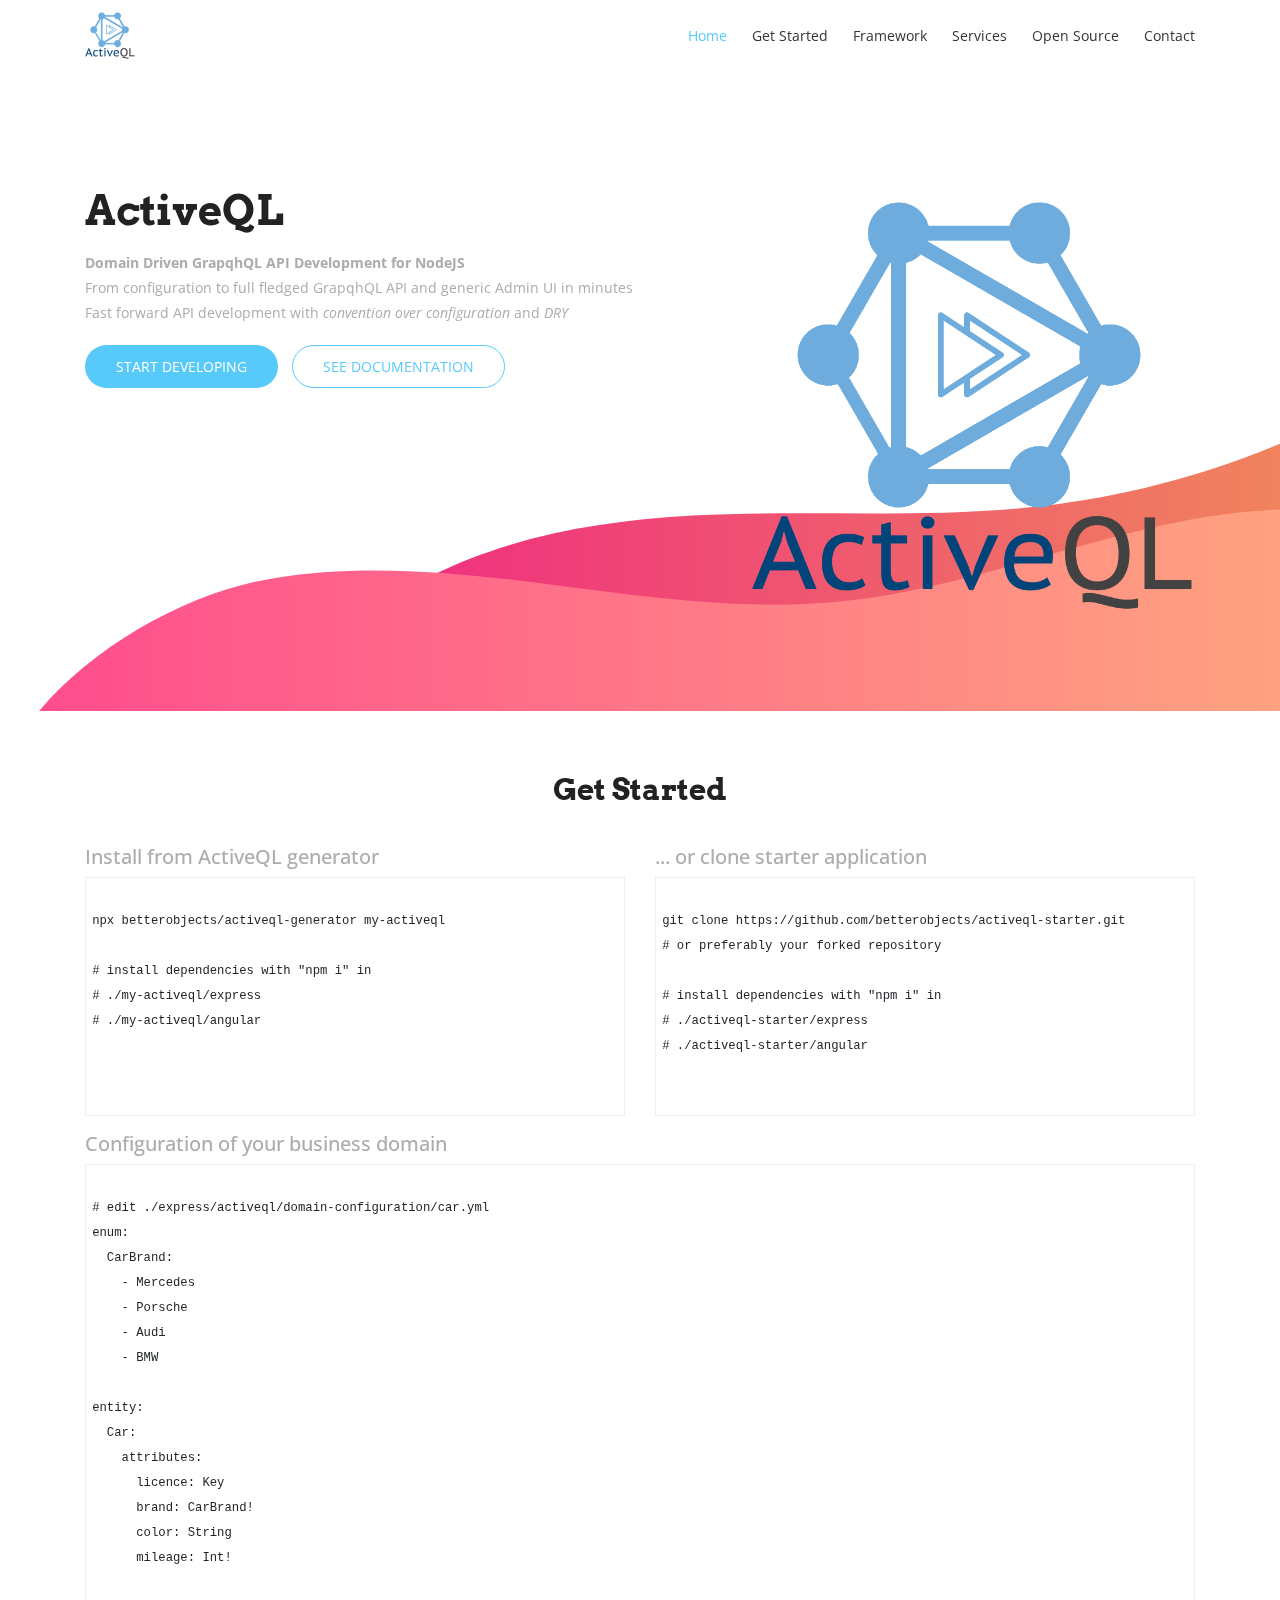
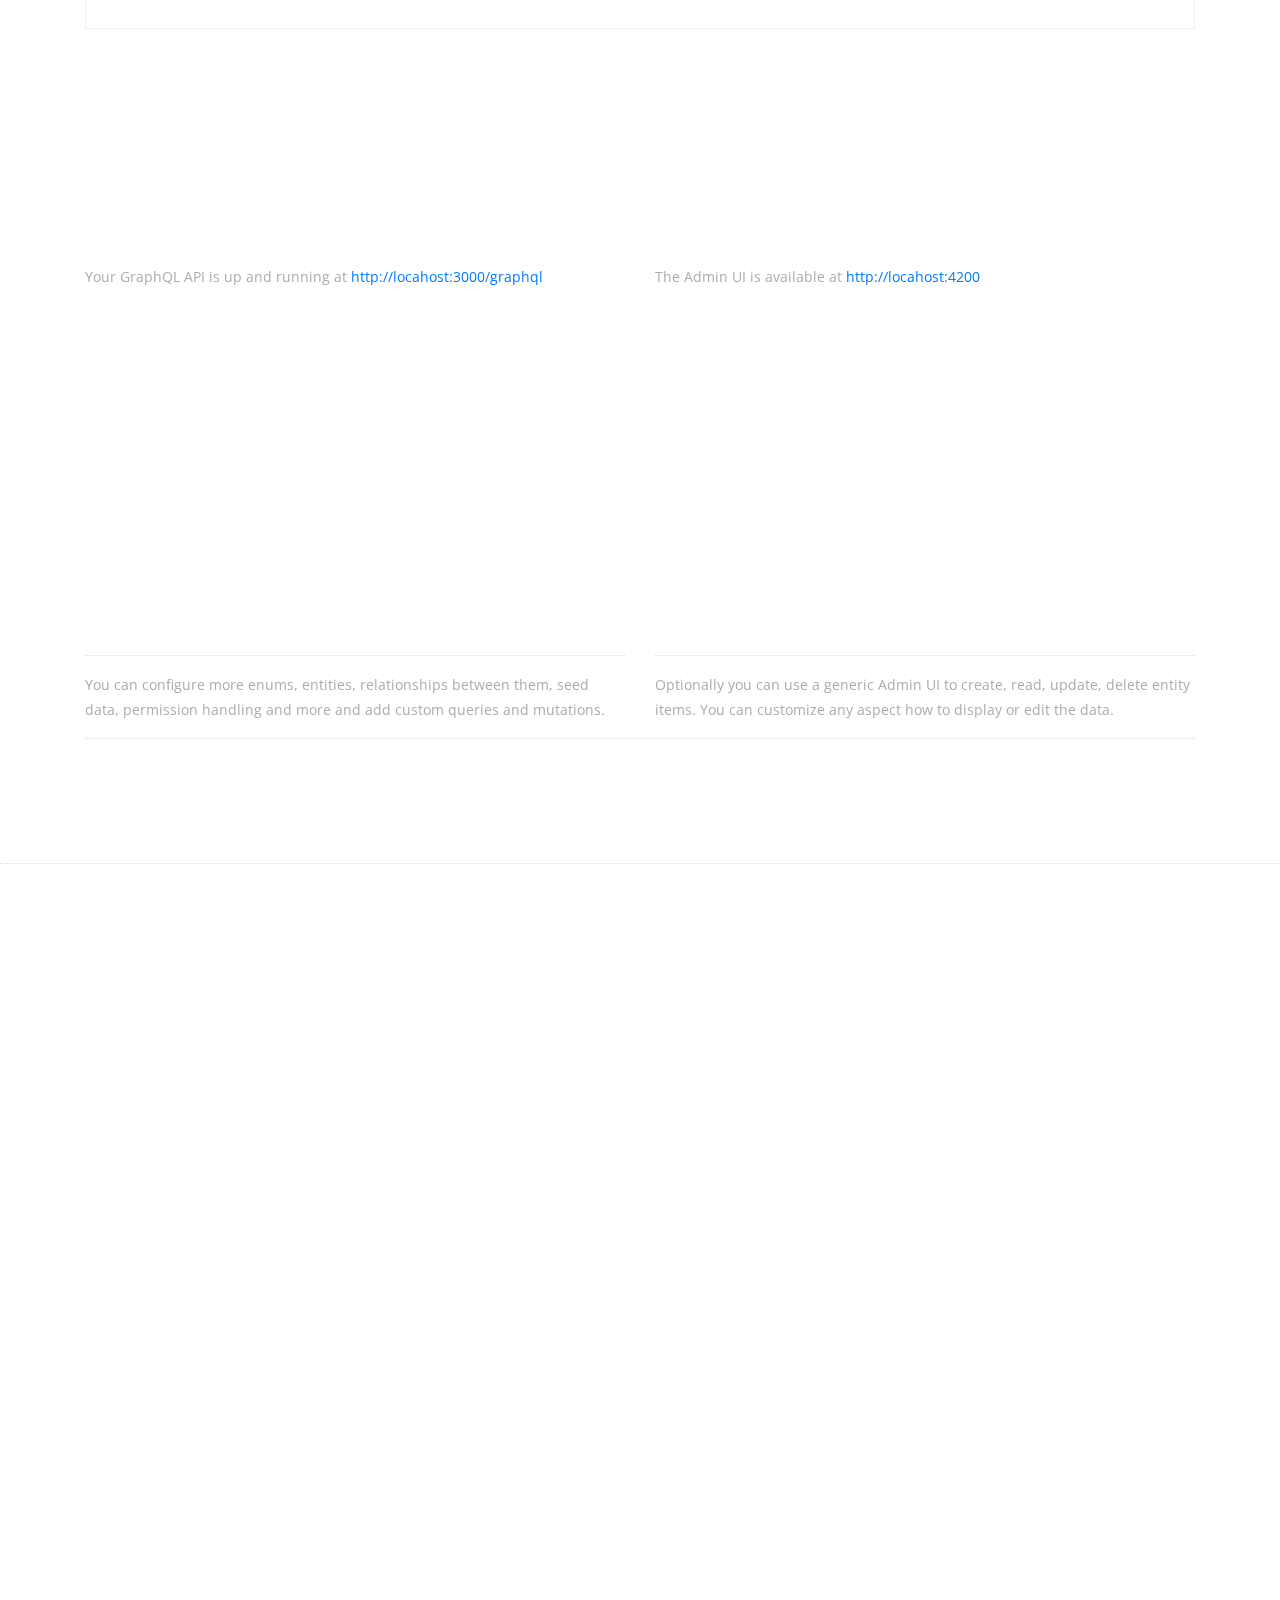
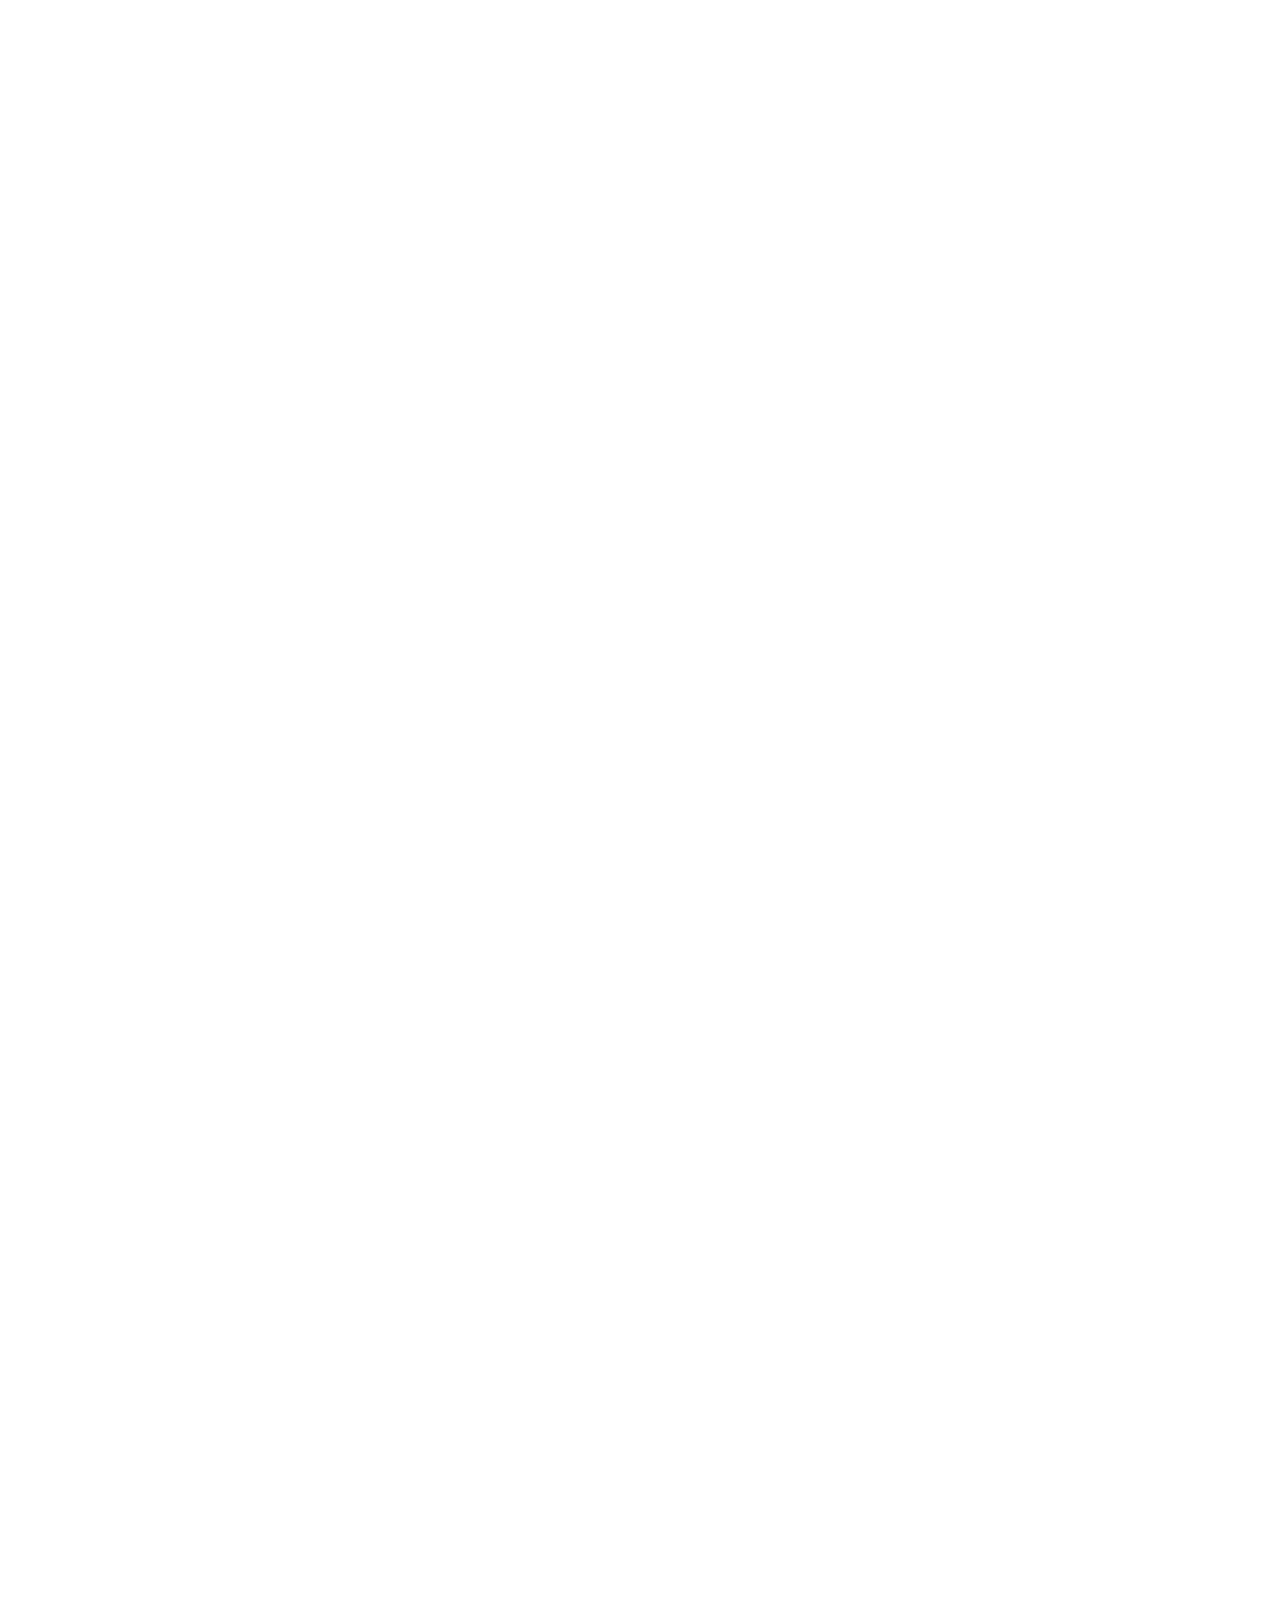
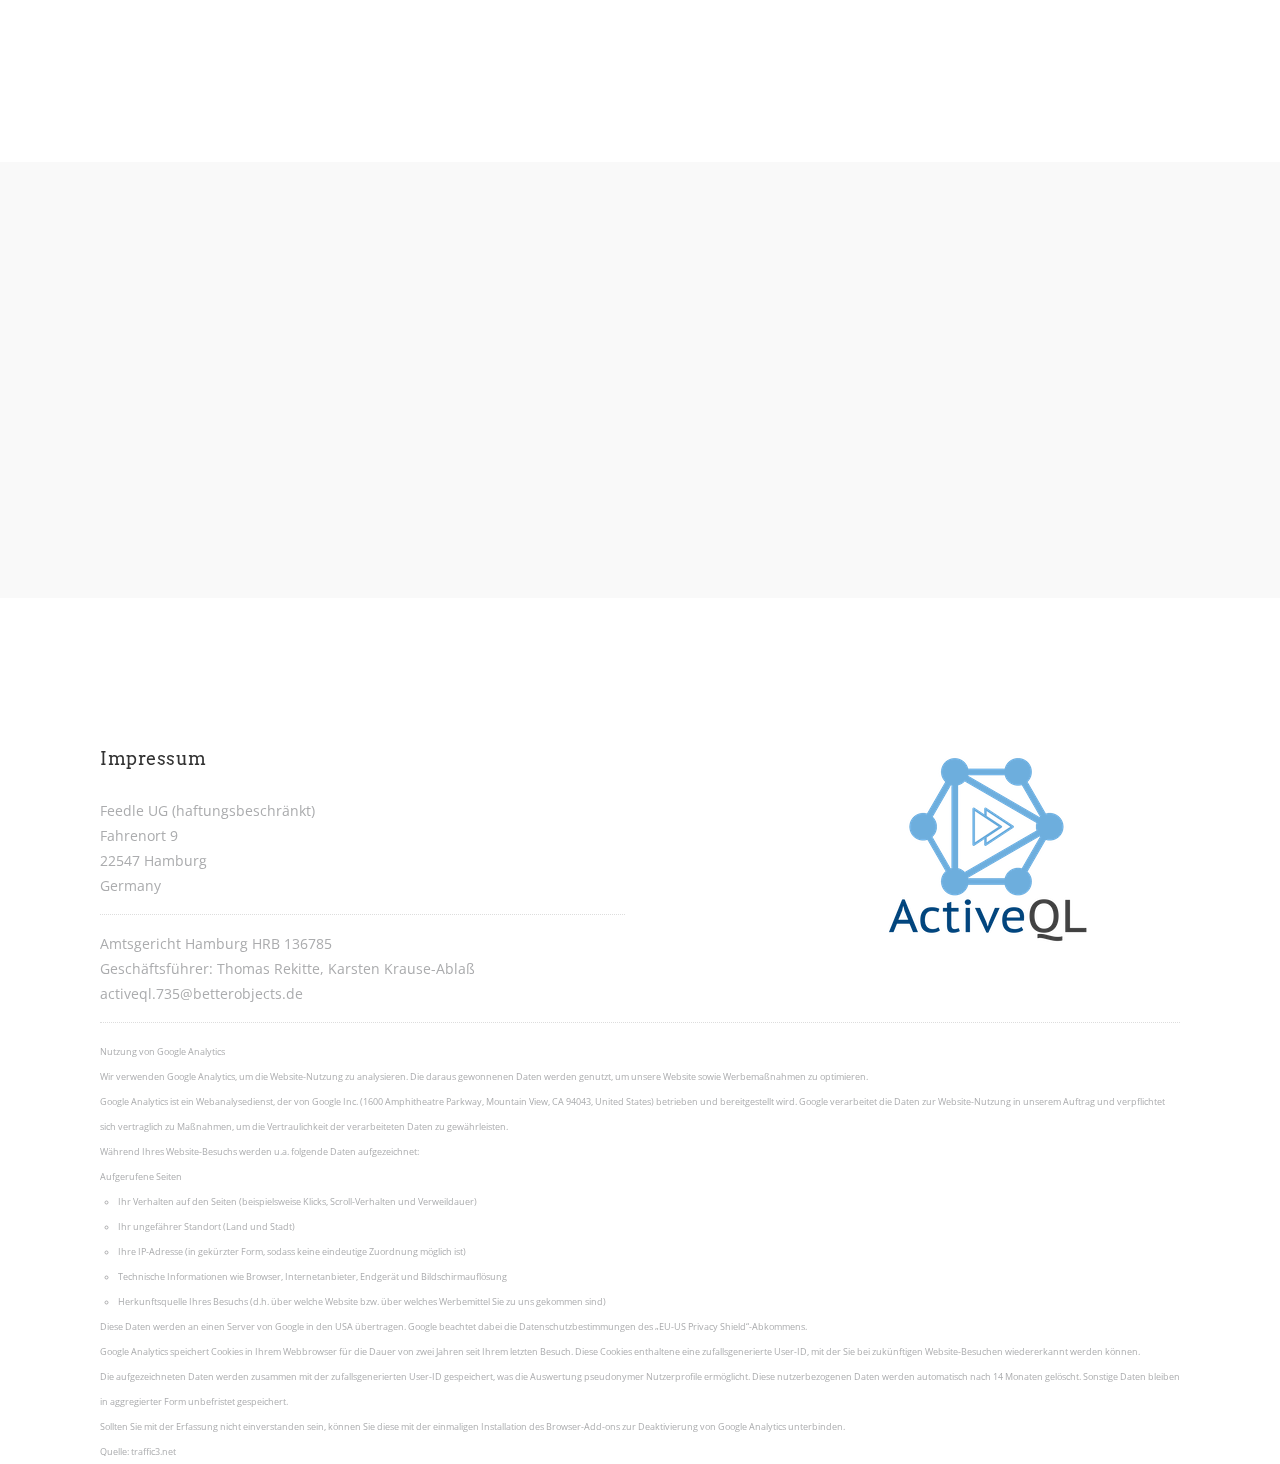
==== commit 2b498ade: "minor" ====
--- a/index.html
+++ b/index.html
@@ -187,19 +187,20 @@
         <h5 class="wow fadeInDown">You're ready to go!</h5>
         <div class="row">
           <div class="col-md-6 col-sm-6 col-xs-6">
+            <p style="margin-bottom: 0.3em;">Your GraphQL API is up and running at <a href="http://locahost:3000/graphql">http://locahost:3000/graphql</a></p>
             <img class="wow fadeInLeft" width="100%" src="assets/img/chrome-schema1.png" alt="">
             <hr>
-            <p>
-              Your GraphQL API is up and running.
-              You can configure more entities, relationships between them, seed data, permission handling and more 
+            <p>              
+              You can configure more enums, entities, relationships between them, seed data, permission handling and more 
               and add custom queries and mutations.
             </p>
           </div>
           <div class="col-md-6 col-sm-6 col-xs-6">
+            <p style="margin-bottom: 0.3em;">The Admin UI is available at  <a href="http://locahost:4200">http://locahost:4200</a></p>            
             <img class="wow fadeInRight" width="100%" src="assets/img/adminui_cars.png" alt="">
             <hr>
             <p>
-              Optionally you can use a generic AdminUI to create, read, update, delete entity items. 
+              Optionally you can use a generic Admin UI to create, read, update, delete entity items. 
               You can customize any aspect how to display or edit the data. 
             </p>
           </div>
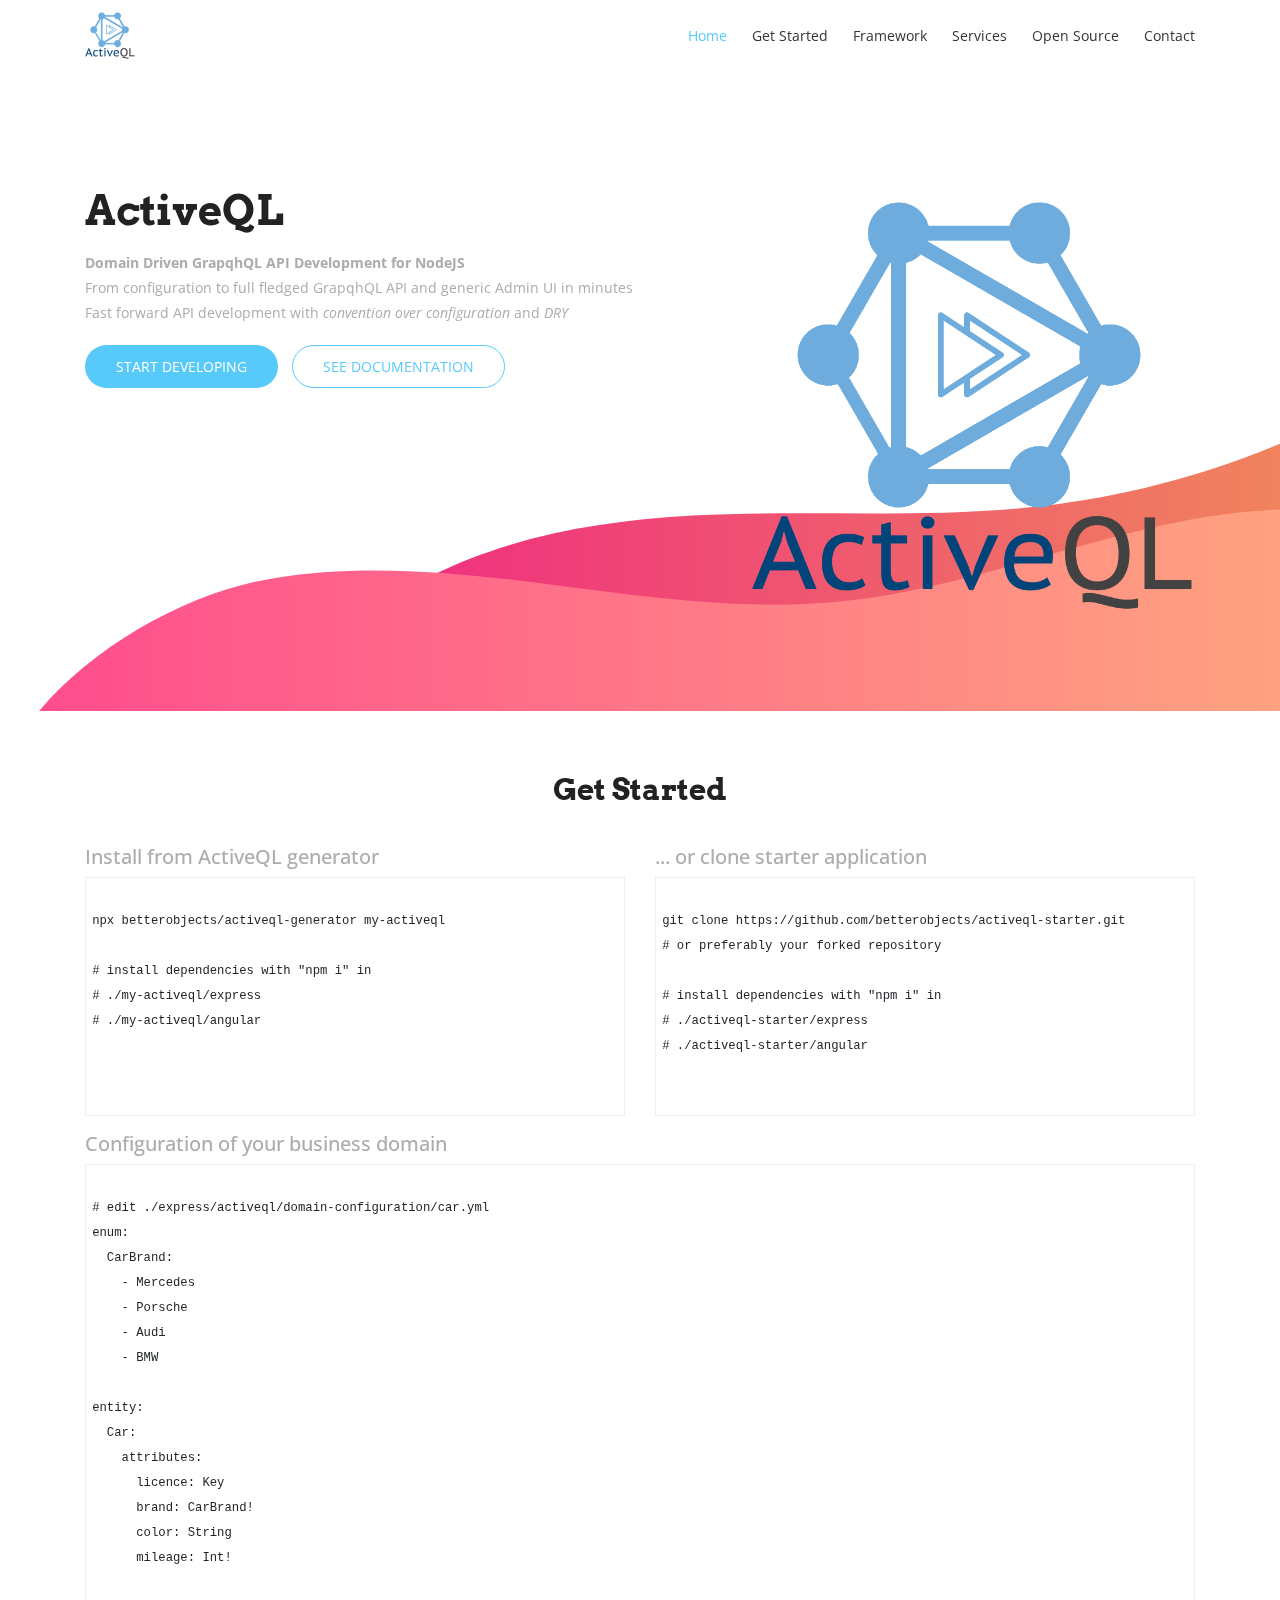
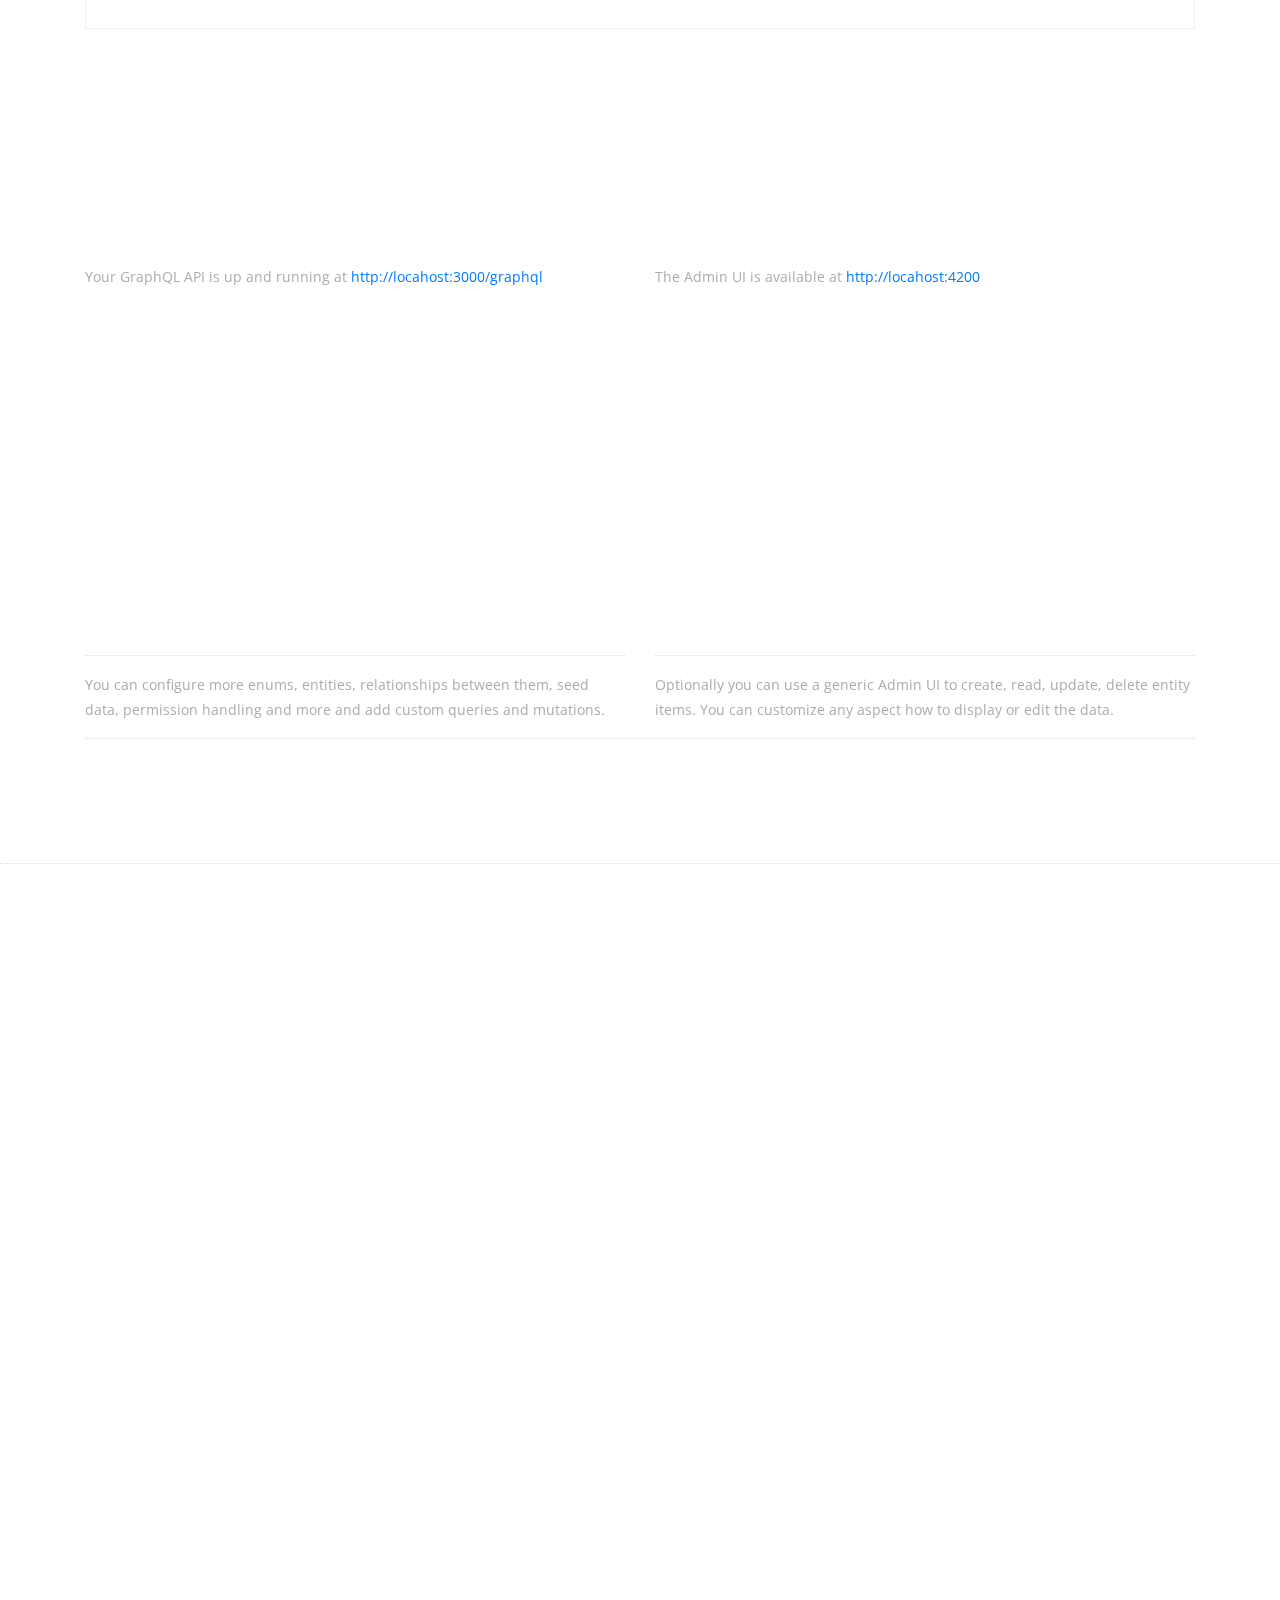
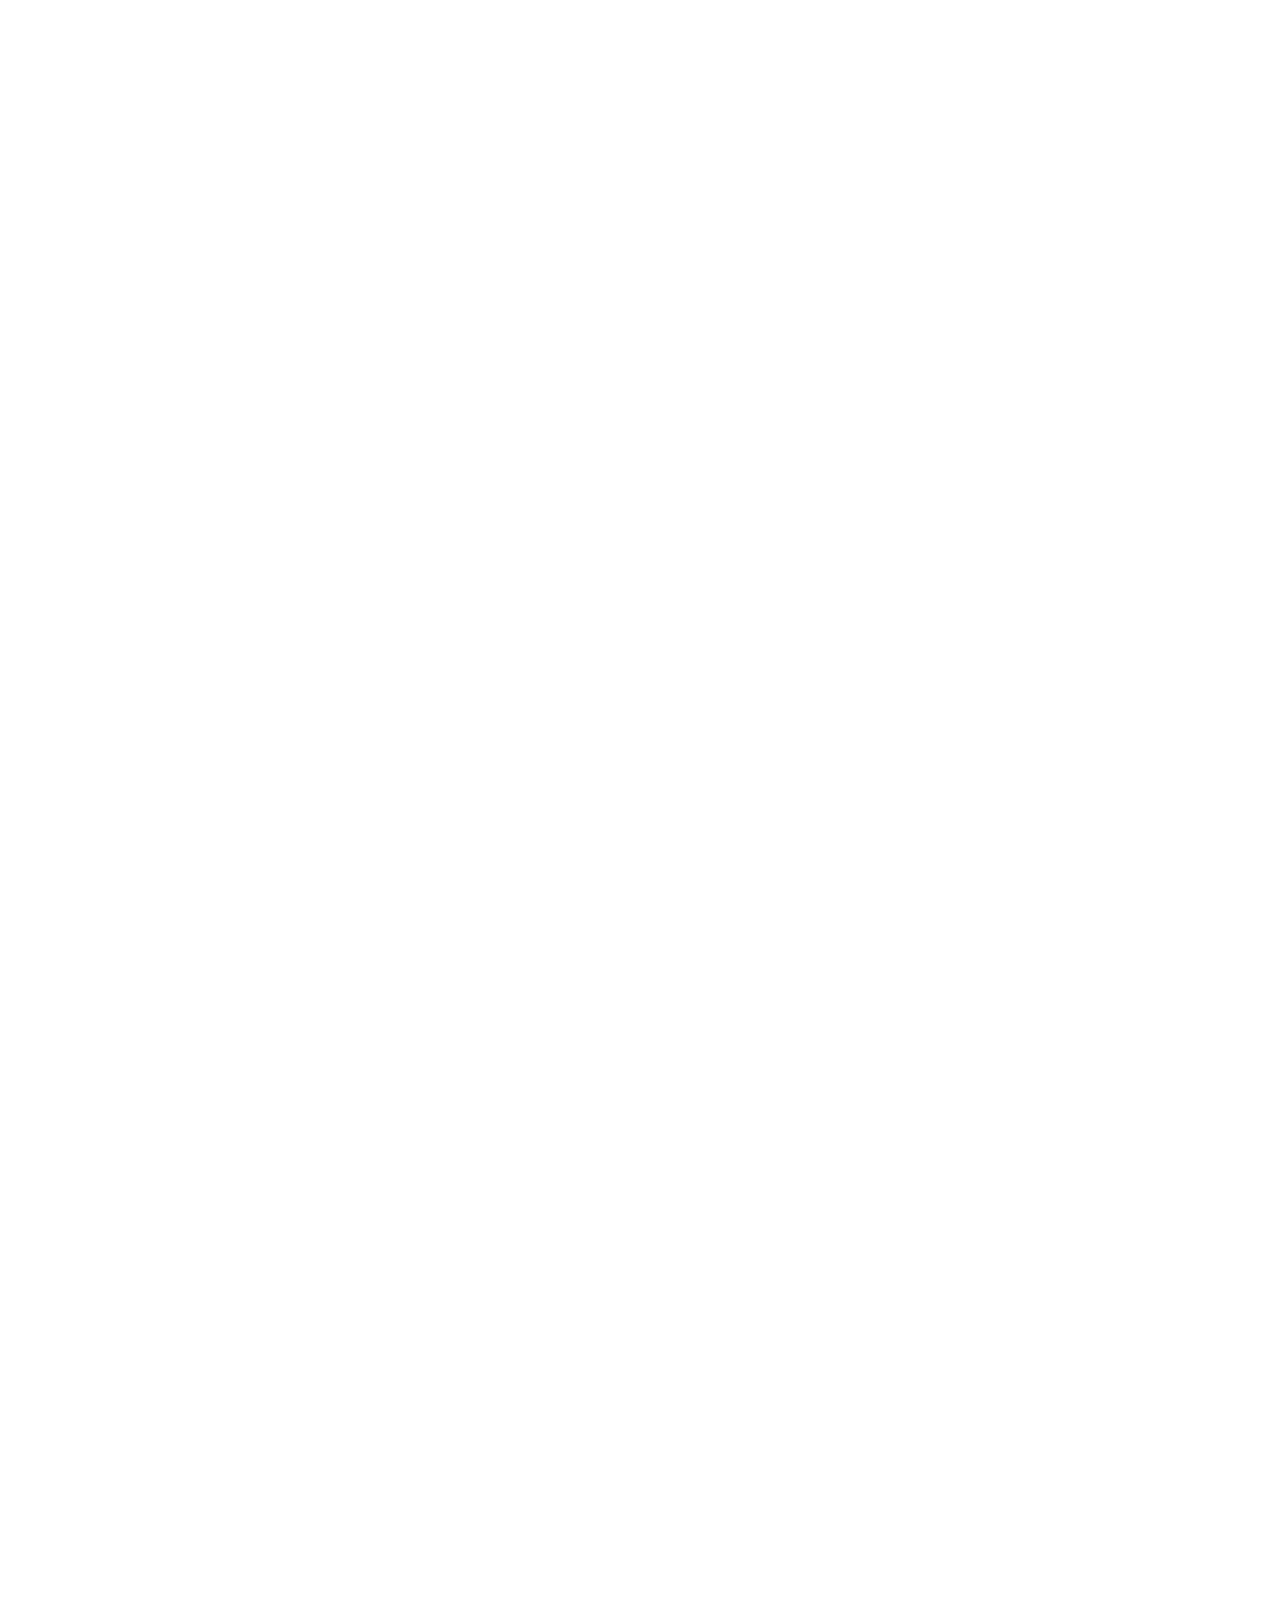
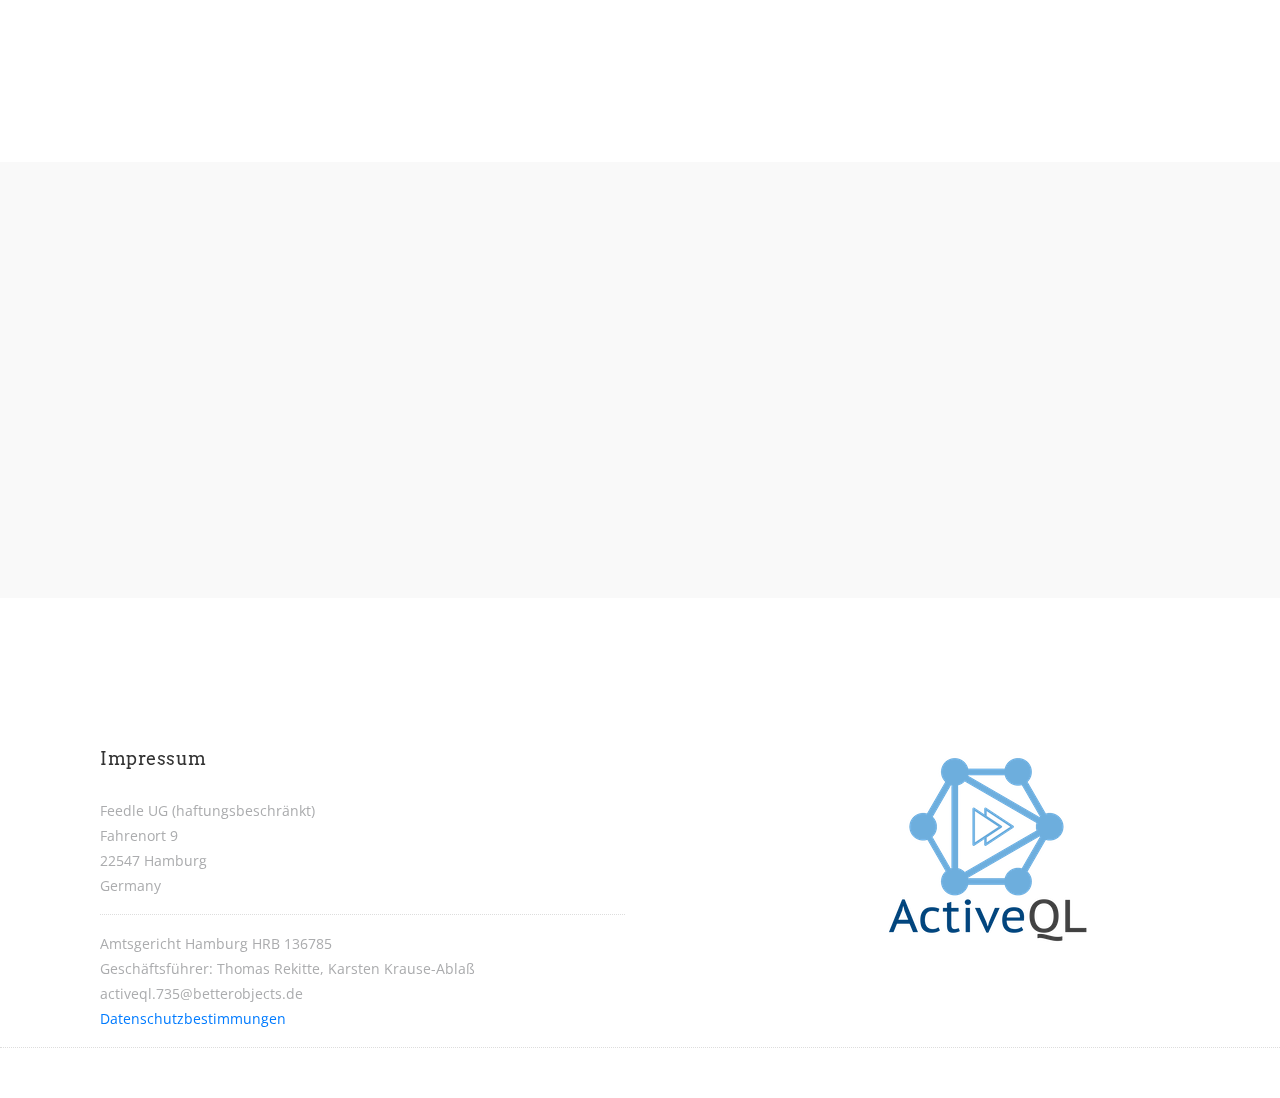
==== commit cb444a8a: "some seo" ====
--- a/index.html
+++ b/index.html
@@ -13,6 +13,7 @@
     <!-- Required meta tags -->
     <meta charset="utf-8">
     <meta name="viewport" content="width=device-width, initial-scale=1, shrink-to-fit=no">
+    <meta name="description" content="ActiveQL - open source domain driven GraphQL API and Admin UI. The easiest way to develop a GraphQL API." />
 
     <title>ActiveQL - domain driven GrapqhQL API development</title>
 
@@ -563,7 +564,7 @@
               <p>Geschäftsführer: Thomas Rekitte, Karsten Krause-Ablaß</p>
               <p>activeql.735@betterobjects.de</p>
               <p></p>
-              <p></p>
+              <p><a href="./datenschutzbestimmungen.html">Datenschutzbestimmungen</a></p>
             </div>
             <div class="col-lg-5 col-md-6 col-sm-6 col-xs-6 col-mb-12">
               <div class="widget" style="text-align: right;">
@@ -571,42 +572,12 @@
               </div>
             </div>
           </div>
-          <hr>
-          <div class="row">
-            <div class="col-lg-12 col-md-12 col-sm-12 col-xs-12 datenschutzbestimmungen" style="font-size: xx-small;">
-                Nutzung von Google Analytics<br>
-      
-                Wir verwenden Google Analytics, um die Website-Nutzung zu analysieren. Die daraus gewonnenen Daten werden genutzt, um unsere Website sowie Werbemaßnahmen zu optimieren. <br>
-                
-                Google Analytics ist ein Webanalysedienst, der von Google Inc. (1600 Amphitheatre Parkway, Mountain View, CA 94043, United States) betrieben und bereitgestellt wird. Google verarbeitet die Daten zur Website-Nutzung in unserem Auftrag und verpflichtet sich vertraglich zu Maßnahmen, um die Vertraulichkeit der verarbeiteten Daten zu gewährleisten.<br>
-                
-                Während Ihres Website-Besuchs werden u.a. folgende Daten aufgezeichnet:<br>
-                
-                Aufgerufene Seiten<br>
-                <ul>
-                  <li>Ihr Verhalten auf den Seiten (beispielsweise Klicks, Scroll-Verhalten und Verweildauer)</li>  
-                  <li>Ihr ungefährer Standort (Land und Stadt)</li>  
-                  <li>Ihre IP-Adresse (in gekürzter Form, sodass keine eindeutige Zuordnung möglich ist)</li>  
-                  <li>Technische Informationen wie Browser, Internetanbieter, Endgerät und Bildschirmauflösung</li>  
-                  <li>Herkunftsquelle Ihres Besuchs (d.h. über welche Website bzw. über welches Werbemittel Sie zu uns gekommen sind)</li>  
-                </ul>          
-                
-                Diese Daten werden an einen Server von Google in den USA übertragen. Google beachtet dabei die Datenschutzbestimmungen des „EU-US Privacy Shield“-Abkommens.<br>
-                
-                Google Analytics speichert Cookies in Ihrem Webbrowser für die Dauer von zwei Jahren seit Ihrem letzten Besuch. Diese Cookies enthaltene eine zufallsgenerierte User-ID, mit der Sie bei zukünftigen Website-Besuchen wiedererkannt werden können.<br>
-                
-                Die aufgezeichneten Daten werden zusammen mit der zufallsgenerierten User-ID gespeichert, was die Auswertung pseudonymer Nutzerprofile ermöglicht. Diese nutzerbezogenen Daten werden automatisch nach 14 Monaten gelöscht. Sonstige Daten bleiben in aggregierter Form unbefristet gespeichert.<br>
-                
-                Sollten Sie mit der Erfassung nicht einverstanden sein, können Sie diese mit der einmaligen Installation des Browser-Add-ons zur Deaktivierung von Google Analytics unterbinden.<br>
-                
-                Quelle: traffic3.net                        
-            </div>      
-          </div>
-
         </div>  
       </div> 
     </footer> 
     <!-- Footer Section End -->
+
+    <hr style="margin-bottom: 50px;">
 
     <!-- Go to Top Link -->
     <a href="#" class="back-to-top">
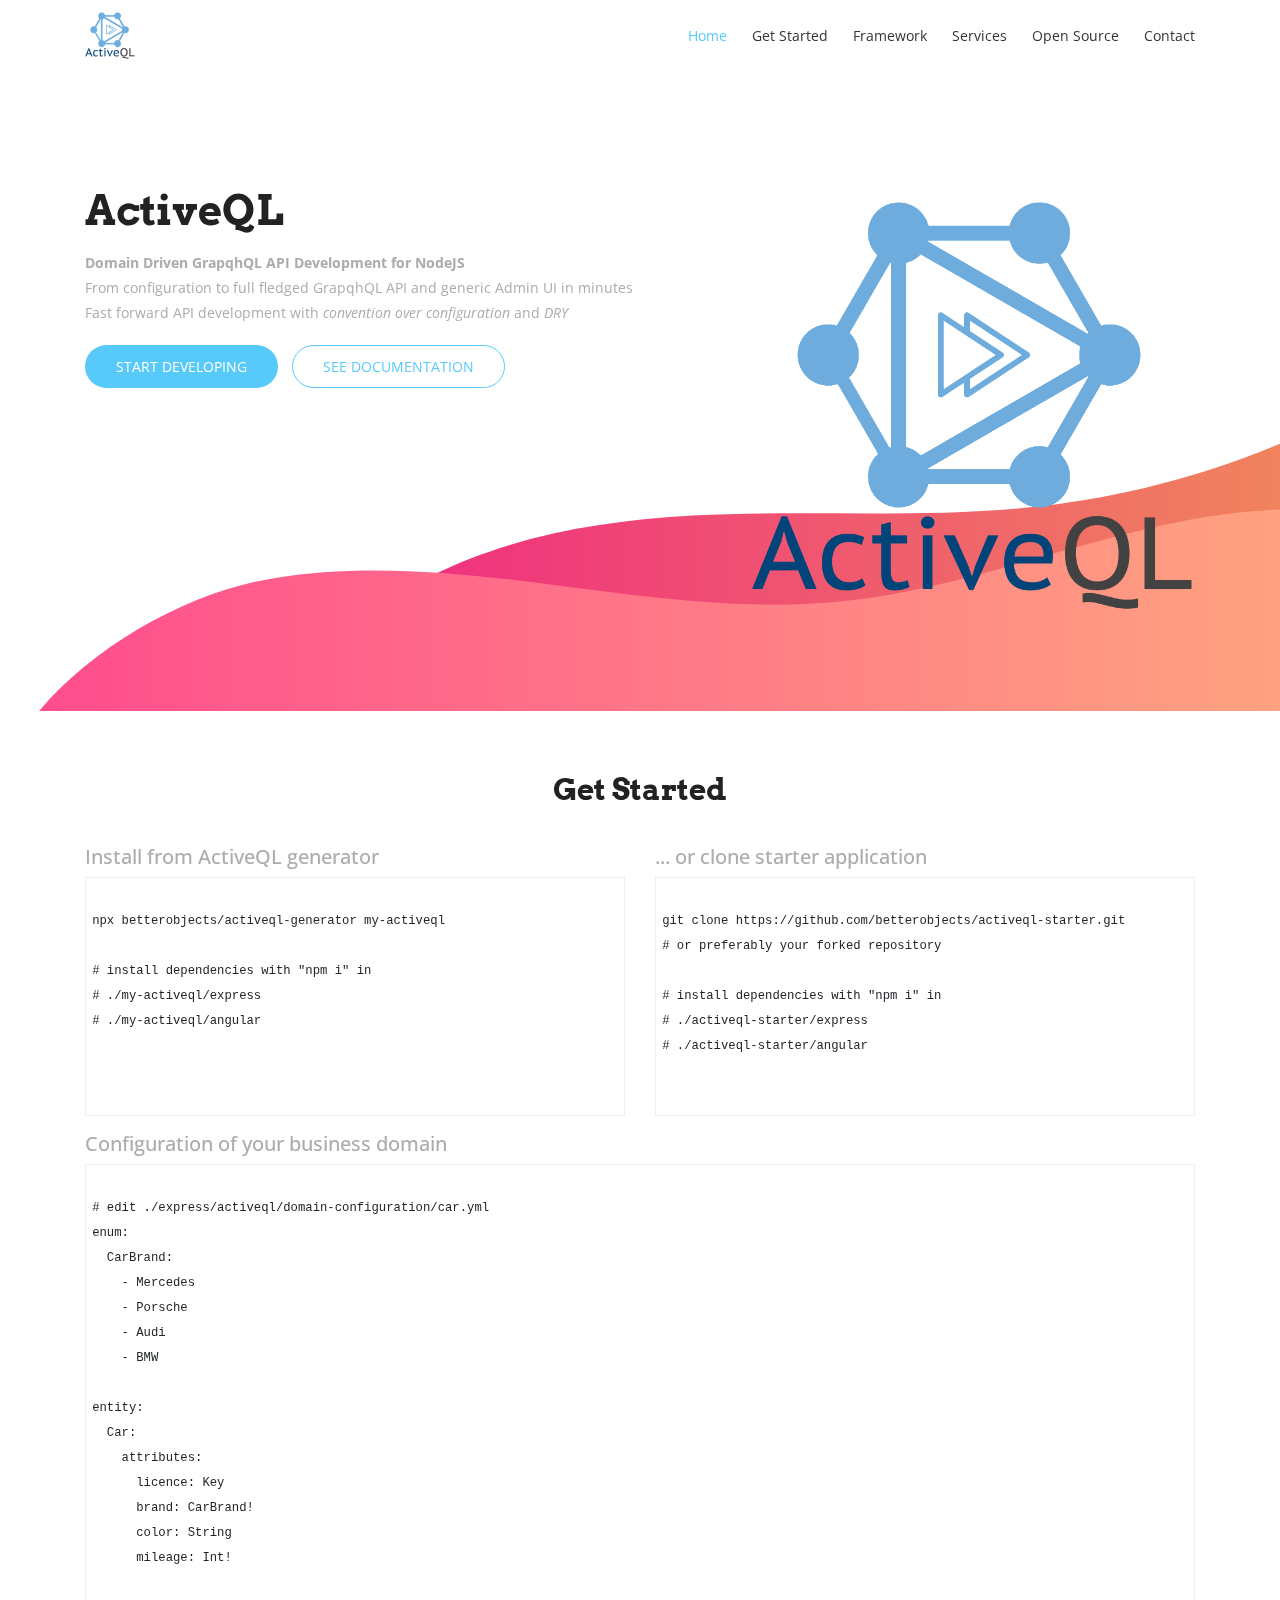
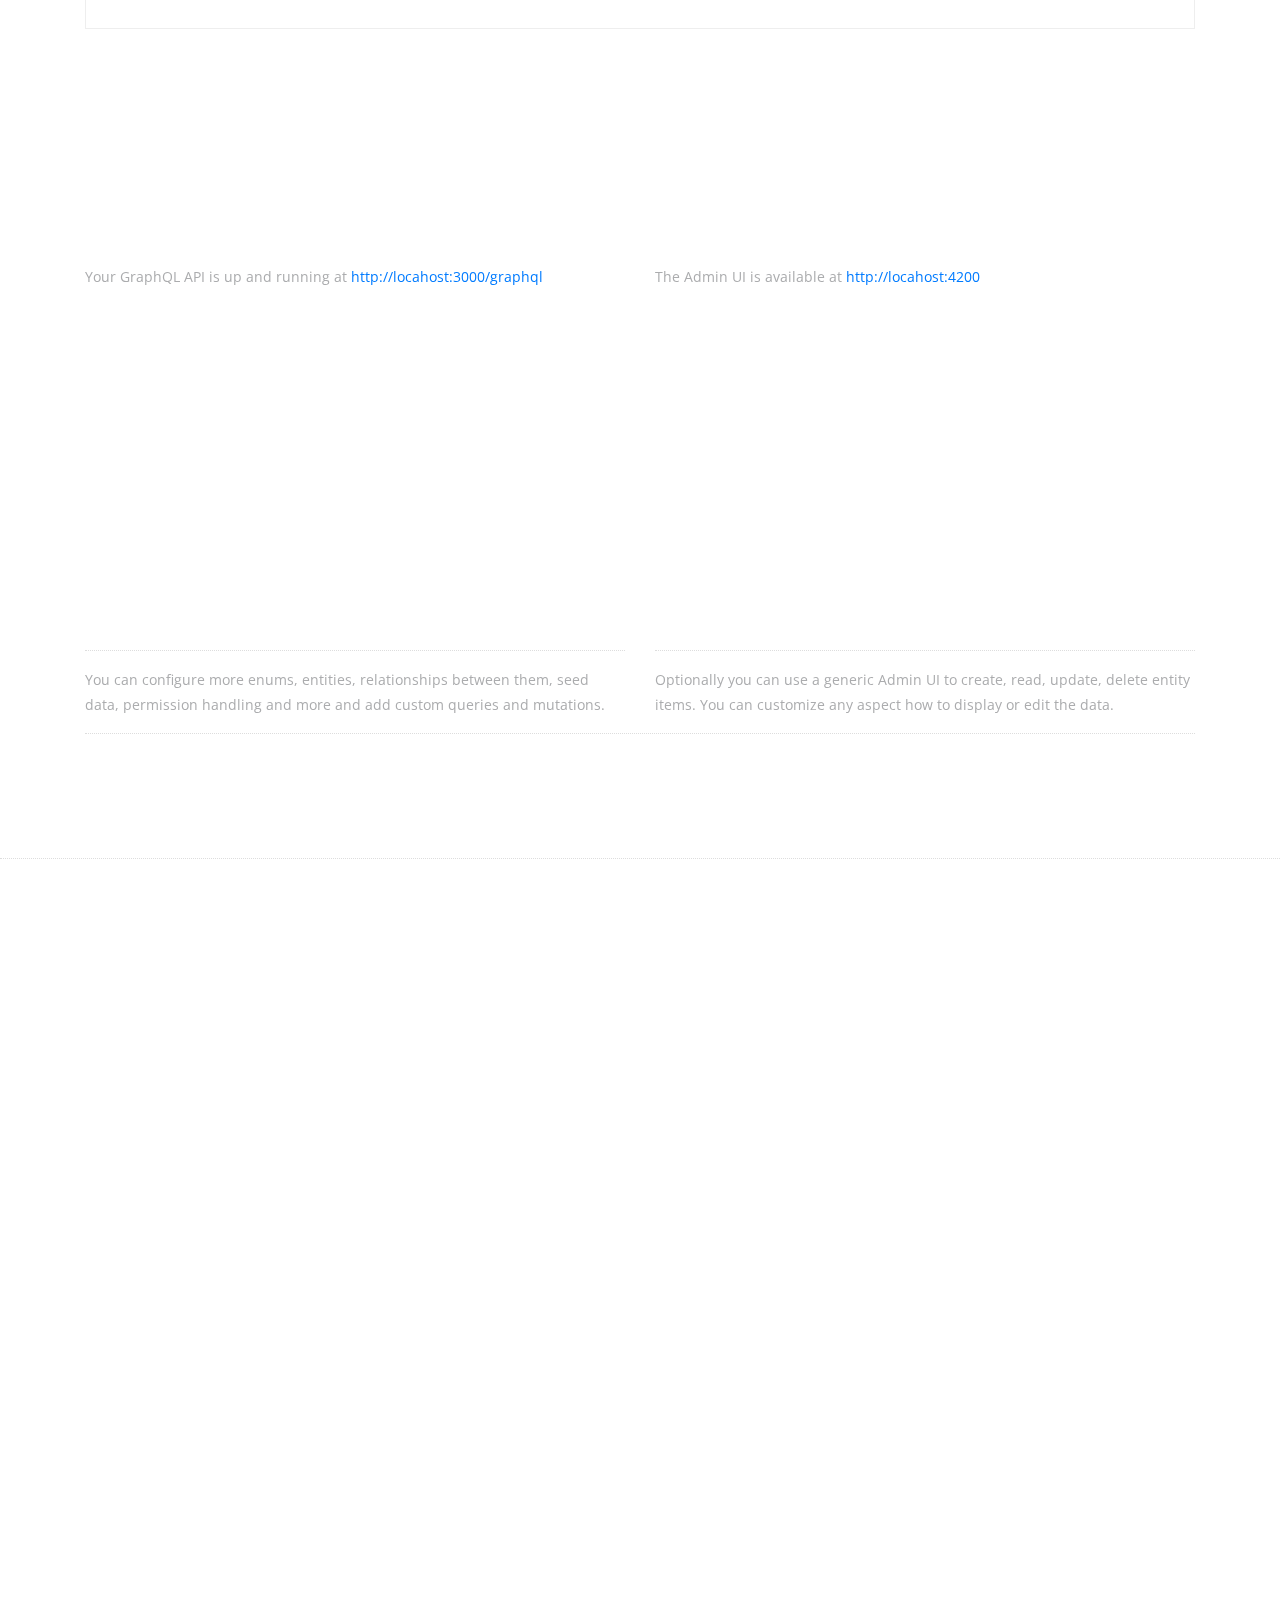
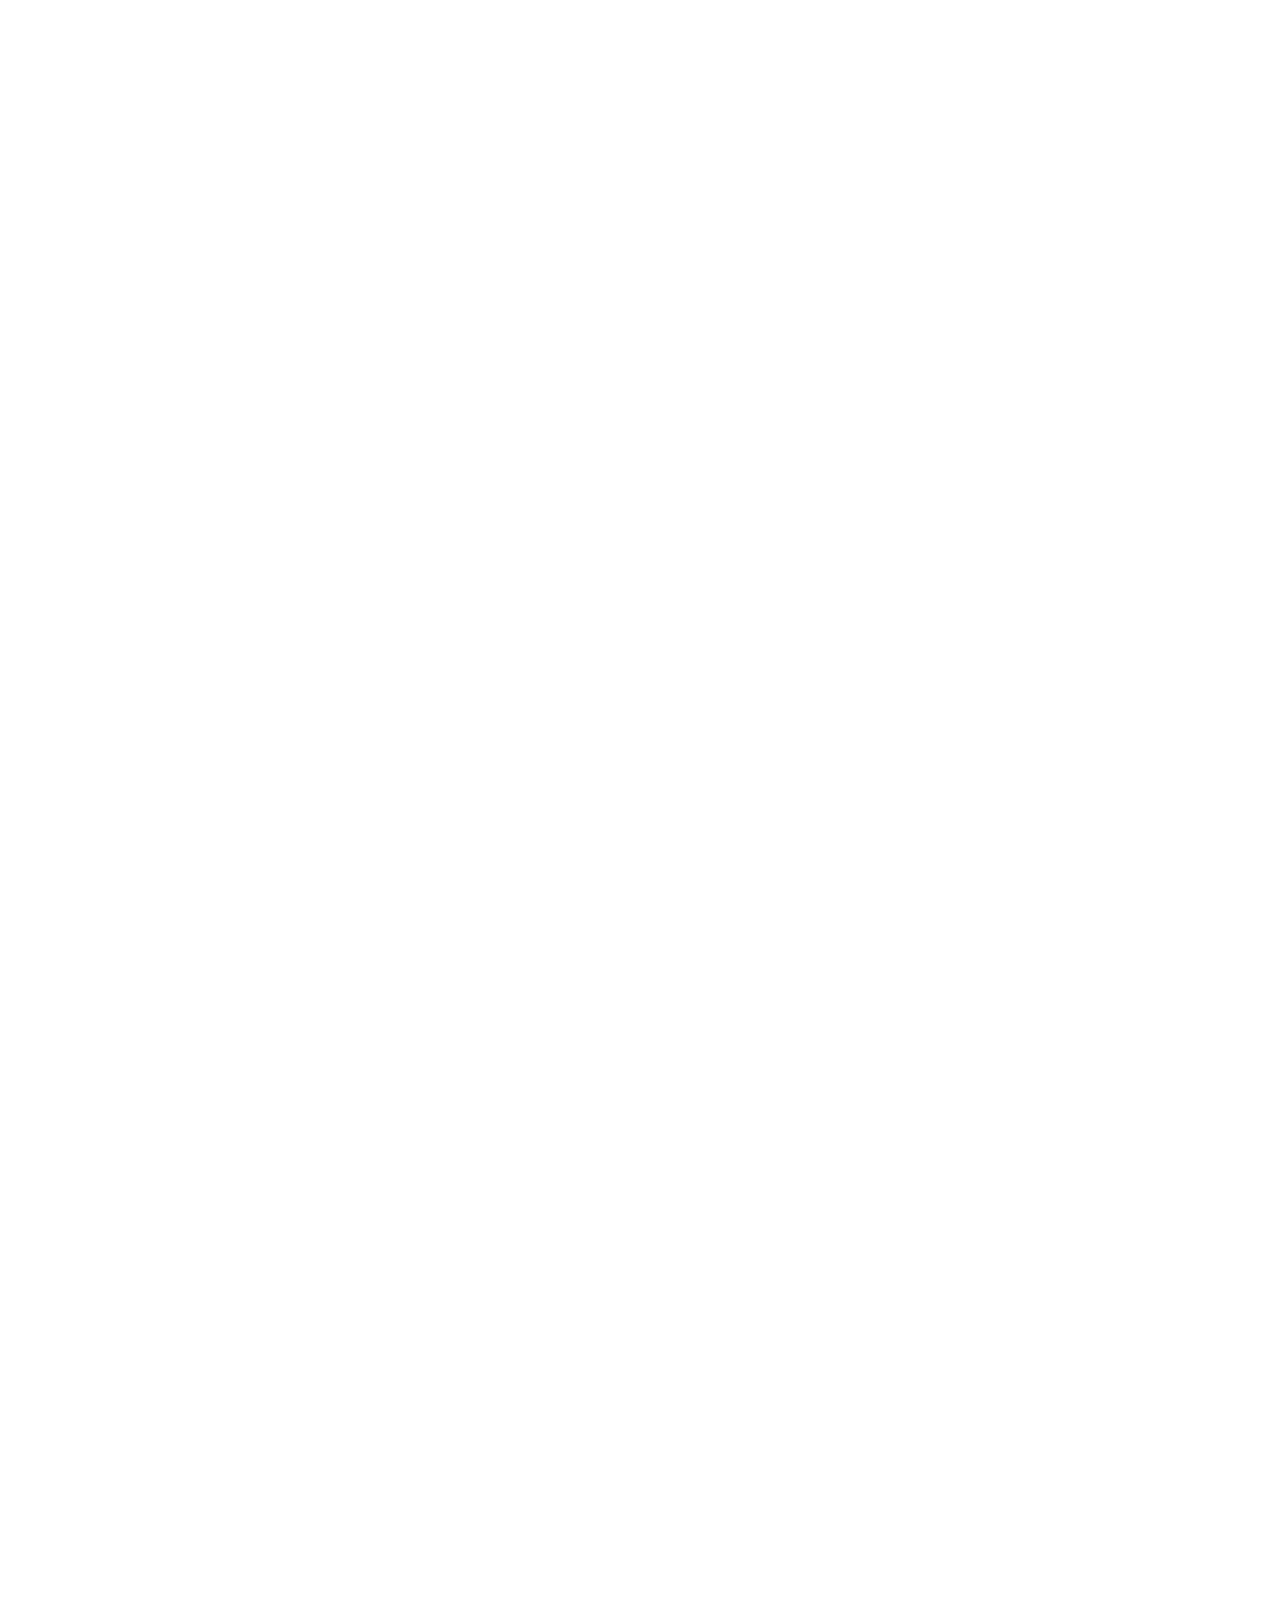
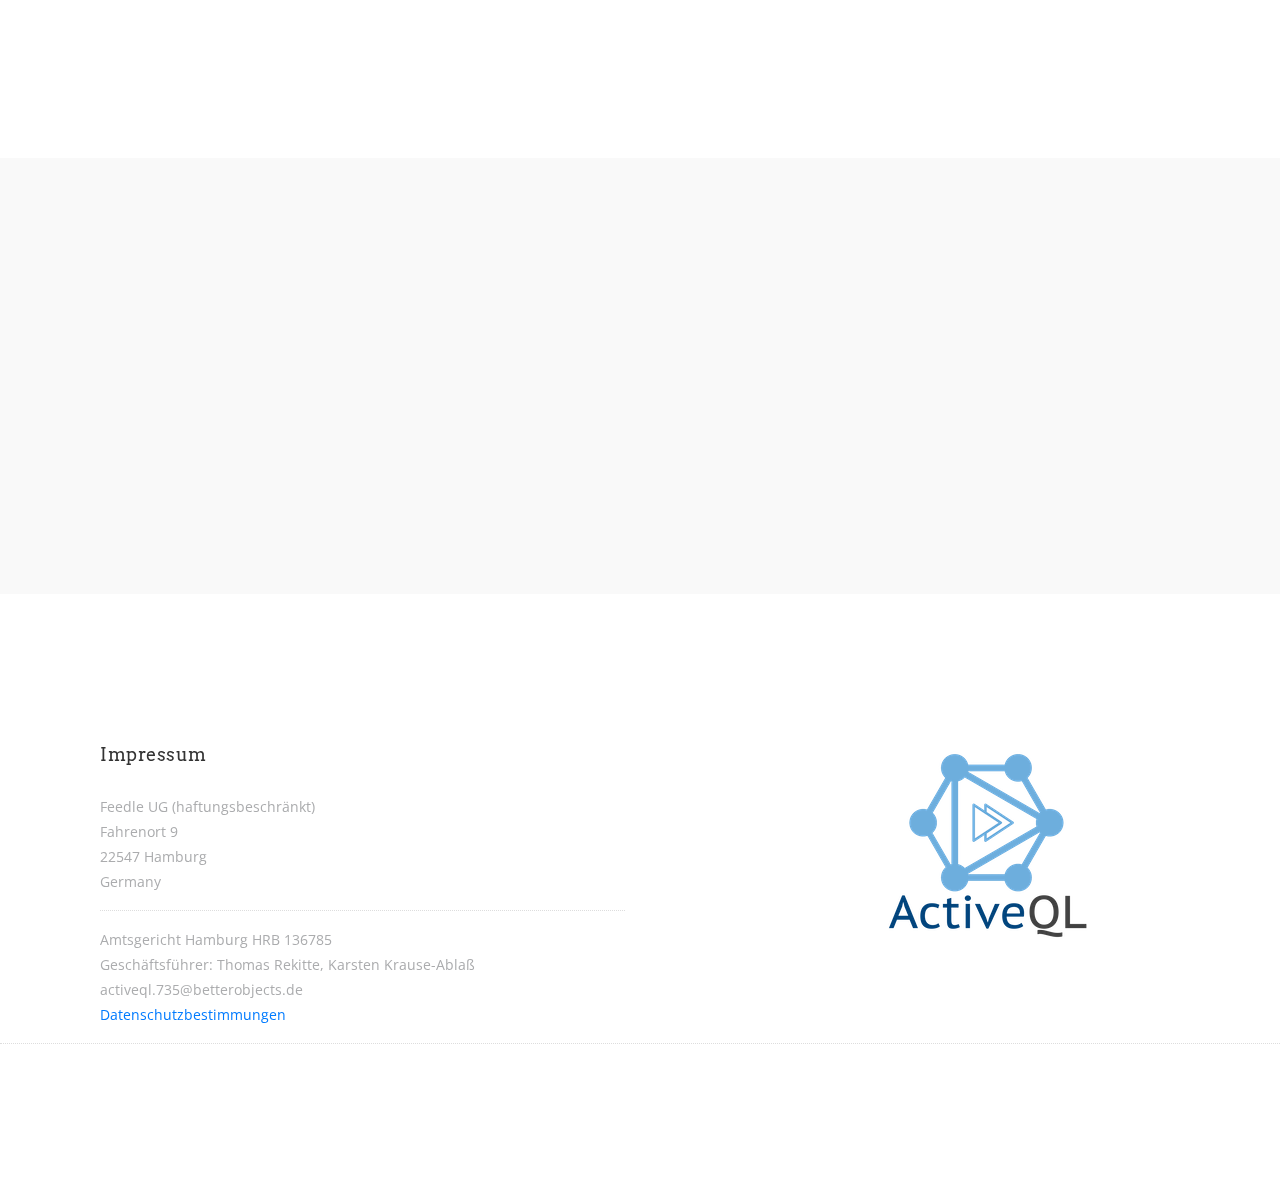
==== commit 63c3ef76: "seo 2" ====
--- a/index.html
+++ b/index.html
@@ -13,7 +13,7 @@
     <!-- Required meta tags -->
     <meta charset="utf-8">
     <meta name="viewport" content="width=device-width, initial-scale=1, shrink-to-fit=no">
-    <meta name="description" content="ActiveQL - open source domain driven GraphQL API and Admin UI. The easiest way to develop a GraphQL API." />
+    <meta name="description" content="ActiveQL - open source domain driven GraphQL API and Admin UI. The easiest way to develop a GraphQL API.">
 
     <title>ActiveQL - domain driven GrapqhQL API development</title>
 
@@ -32,6 +32,11 @@
     <!-- Responsive Style -->
     <link rel="stylesheet" href="assets/css/responsive.css">
 
+    <link rel="apple-touch-icon" sizes="180x180" href="/favicon/apple-touch-icon.png">
+    <link rel="icon" type="image/png" sizes="32x32" href="/favicon/favicon-32x32.png">
+    <link rel="icon" type="image/png" sizes="16x16" href="/favicon/favicon-16x16.png">
+    <link rel="manifest" href="/favicon/site.webmanifest">    
+
   </head>
   <body>
 
@@ -41,7 +46,7 @@
       <nav class="navbar navbar-expand-md bg-inverse fixed-top scrolling-navbar">
         <div class="container">
           <!-- Brand and toggle get grouped for better mobile display -->
-          <a href="index.html" class="navbar-brand"><img style="width: 50px;" src="assets/img/logo.png" alt=""></a>       
+          <a href="index.html" class="navbar-brand"><img id="logo" src="assets/img/logo.png" alt="Logo"></a>       
           <button class="navbar-toggler" type="button" data-toggle="collapse" data-target="#navbarCollapse" aria-controls="navbarCollapse" aria-expanded="false" aria-label="Toggle navigation">
             <i class="lni-menu"></i>
           </button>
@@ -103,7 +108,7 @@
             </div>
             <div class="col-lg-5 col-md-12 col-sm-12 col-xs-12">
               <div class="intro-img">
-                <img class="img-fluid" src="assets/img/activeql.png" alt="">
+                <img class="img-fluid" src="assets/img/activeql.png" alt="ActiveQL">
               </div>            
             </div>
           </div> 
@@ -188,8 +193,8 @@
         <h5 class="wow fadeInDown">You're ready to go!</h5>
         <div class="row">
           <div class="col-md-6 col-sm-6 col-xs-6">
-            <p style="margin-bottom: 0.3em;">Your GraphQL API is up and running at <a href="http://locahost:3000/graphql">http://locahost:3000/graphql</a></p>
-            <img class="wow fadeInLeft" width="100%" src="assets/img/chrome-schema1.png" alt="">
+            <p class="ready" >Your GraphQL API is up and running at <a href="http://locahost:3000/graphql">http://locahost:3000/graphql</a></p>
+            <img class="wow fadeInLeft" width="100%" src="assets/img/chrome-schema1.png" alt="Chrome Schema">
             <hr>
             <p>              
               You can configure more enums, entities, relationships between them, seed data, permission handling and more 
@@ -197,8 +202,8 @@
             </p>
           </div>
           <div class="col-md-6 col-sm-6 col-xs-6">
-            <p style="margin-bottom: 0.3em;">The Admin UI is available at  <a href="http://locahost:4200">http://locahost:4200</a></p>            
-            <img class="wow fadeInRight" width="100%" src="assets/img/adminui_cars.png" alt="">
+            <p class="ready">The Admin UI is available at  <a href="http://locahost:4200">http://locahost:4200</a></p>            
+            <img class="wow fadeInRight" width="100%" src="assets/img/adminui_cars.png" alt="Admin-UI Cars">
             <hr>
             <p>
               Optionally you can use a generic Admin UI to create, read, update, delete entity items. 
@@ -364,7 +369,7 @@
           </div>
           <div class="col-lg-2 col-md-2 col-sm-12 col-xs-12">
             <div class="show-box wow fadeInUp" data-wow-delay="0.3s">
-              <img src="assets/img/logo.png" alt="">
+              <img src="assets/img/logo.png" alt="ActiveQL" id="feature-img">
             </div>
           </div>
           <div class="col-lg-5 col-md-5 col-sm-12 col-xs-12">
@@ -567,8 +572,8 @@
               <p><a href="./datenschutzbestimmungen.html">Datenschutzbestimmungen</a></p>
             </div>
             <div class="col-lg-5 col-md-6 col-sm-6 col-xs-6 col-mb-12">
-              <div class="widget" style="text-align: right;">
-                <h3 class="footer-logo"><img src="assets/img/logo.png" alt=""></h3>
+              <div class="widget">
+                <h3 class="footer-logo"><img src="assets/img/logo.png" alt="Logo"></h3>
               </div>
             </div>
           </div>
@@ -577,7 +582,7 @@
     </footer> 
     <!-- Footer Section End -->
 
-    <hr style="margin-bottom: 50px;">
+    <hr id="last-hr">
 
     <!-- Go to Top Link -->
     <a href="#" class="back-to-top">
--- a/assets/css/main.css
+++ b/assets/css/main.css
@@ -1423,4 +1423,24 @@
 .datenschutzbestimmungen ul li {
   margin-left: 2em;
   list-style-type: circle;
+}
+
+#logo {
+  width: 50px;
+}
+
+#feature-img {
+  width: 100px;
+}
+
+#last-hr {
+  margin-bottom: 150px;
+}
+
+.ready {
+  margin-bottom: 0.3em;  
+}
+
+.widget {
+  text-align: right;
 }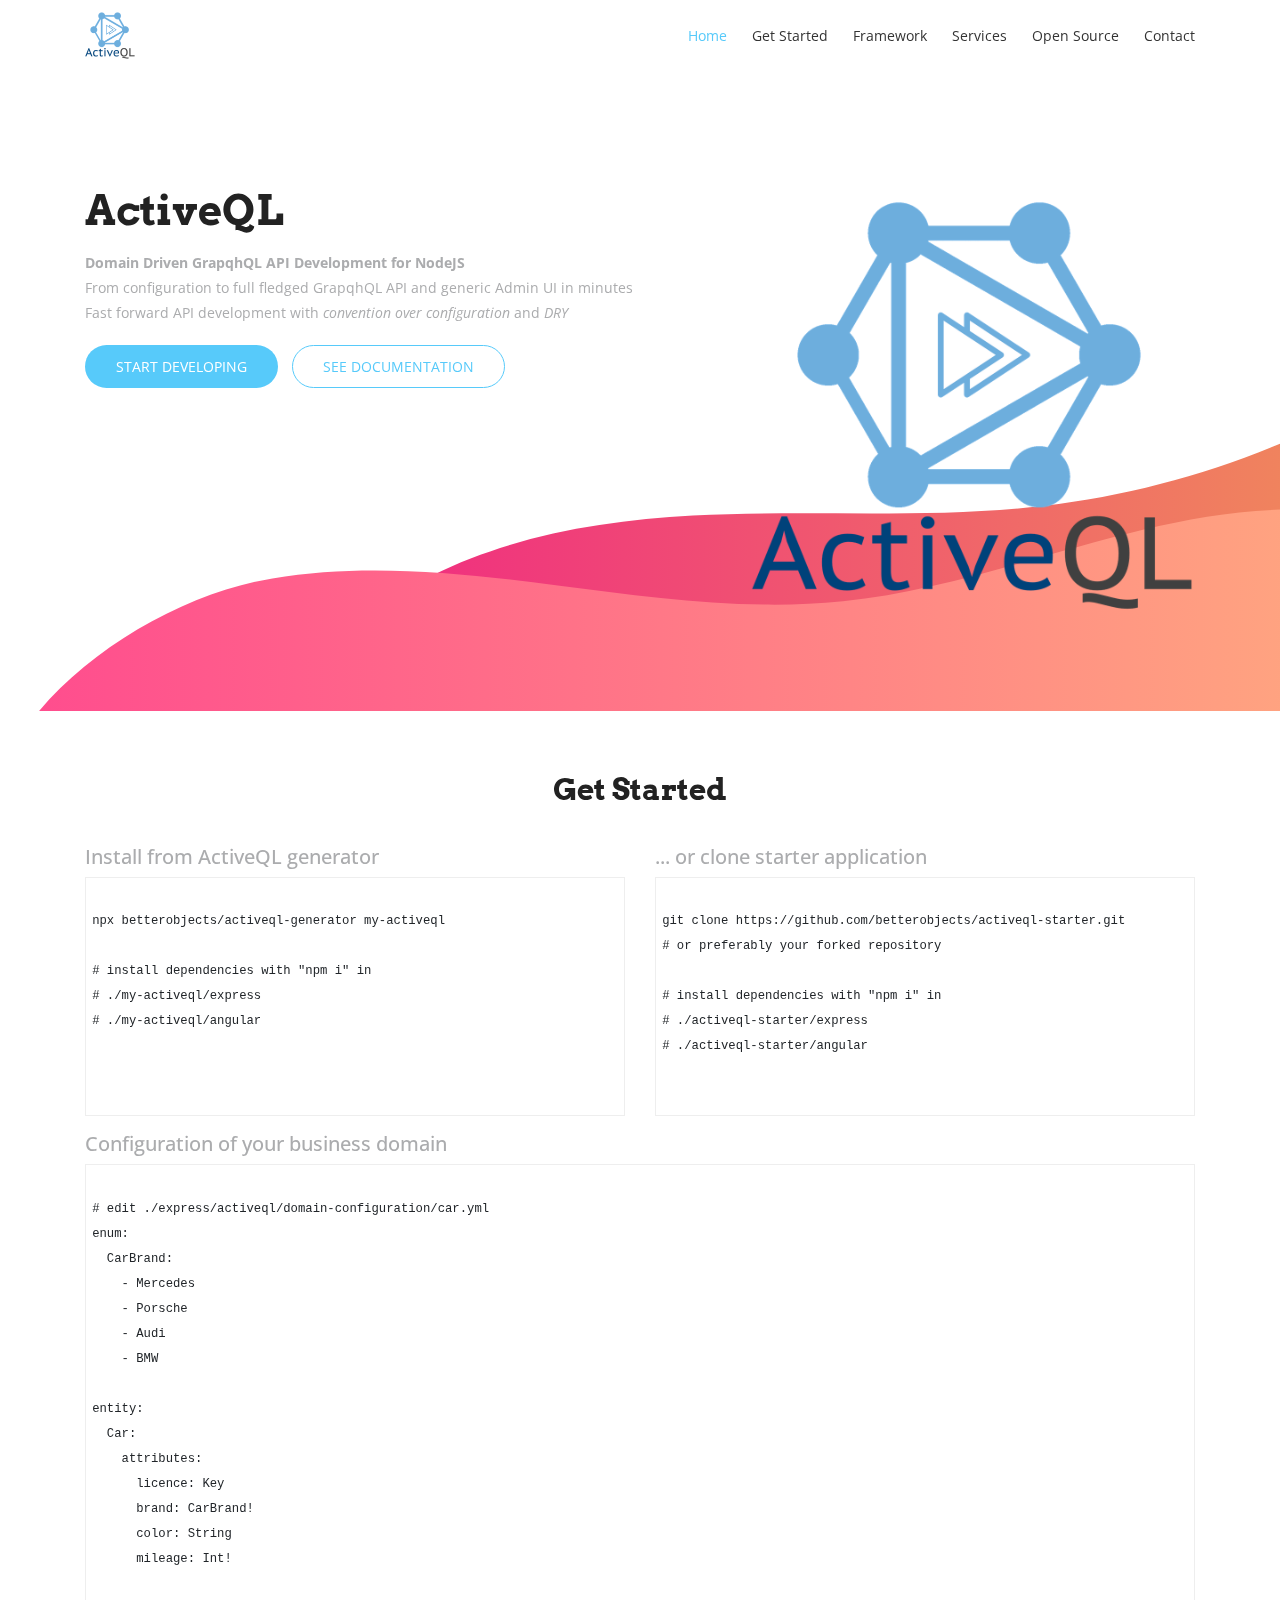
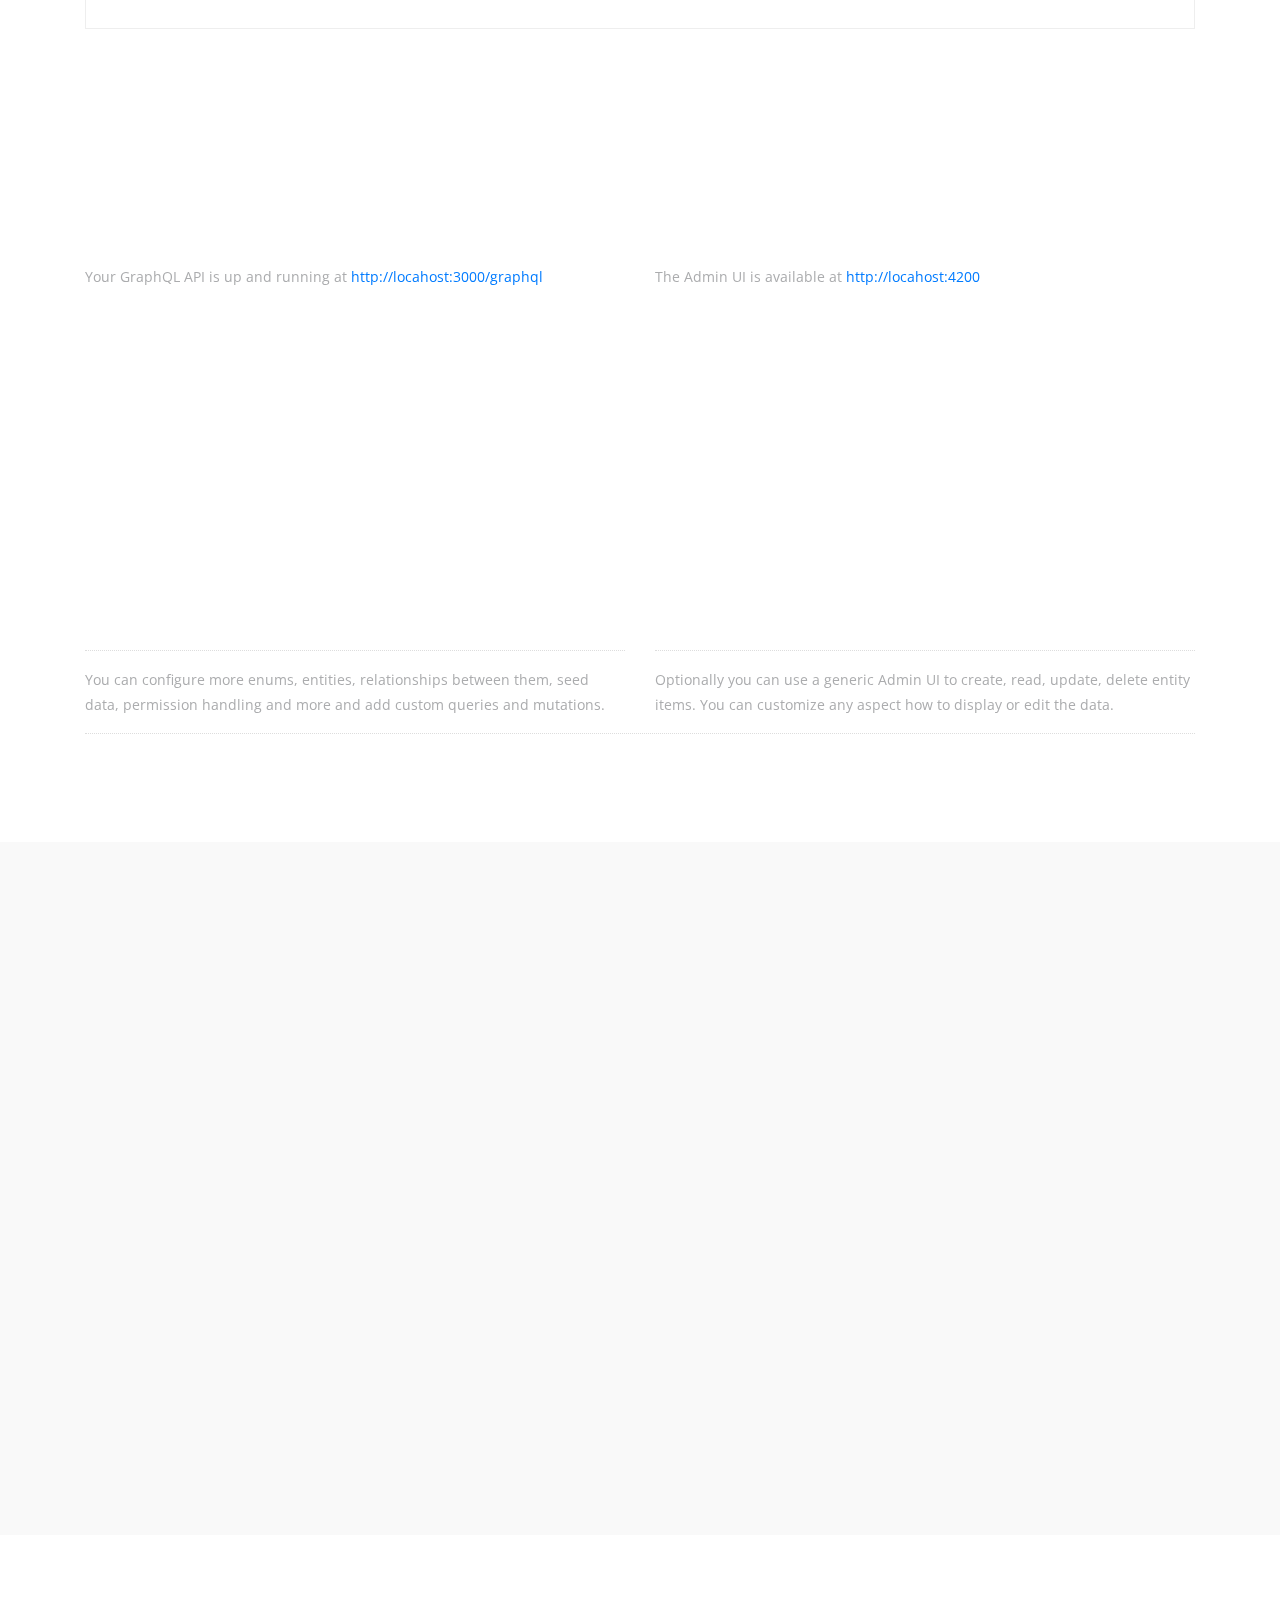
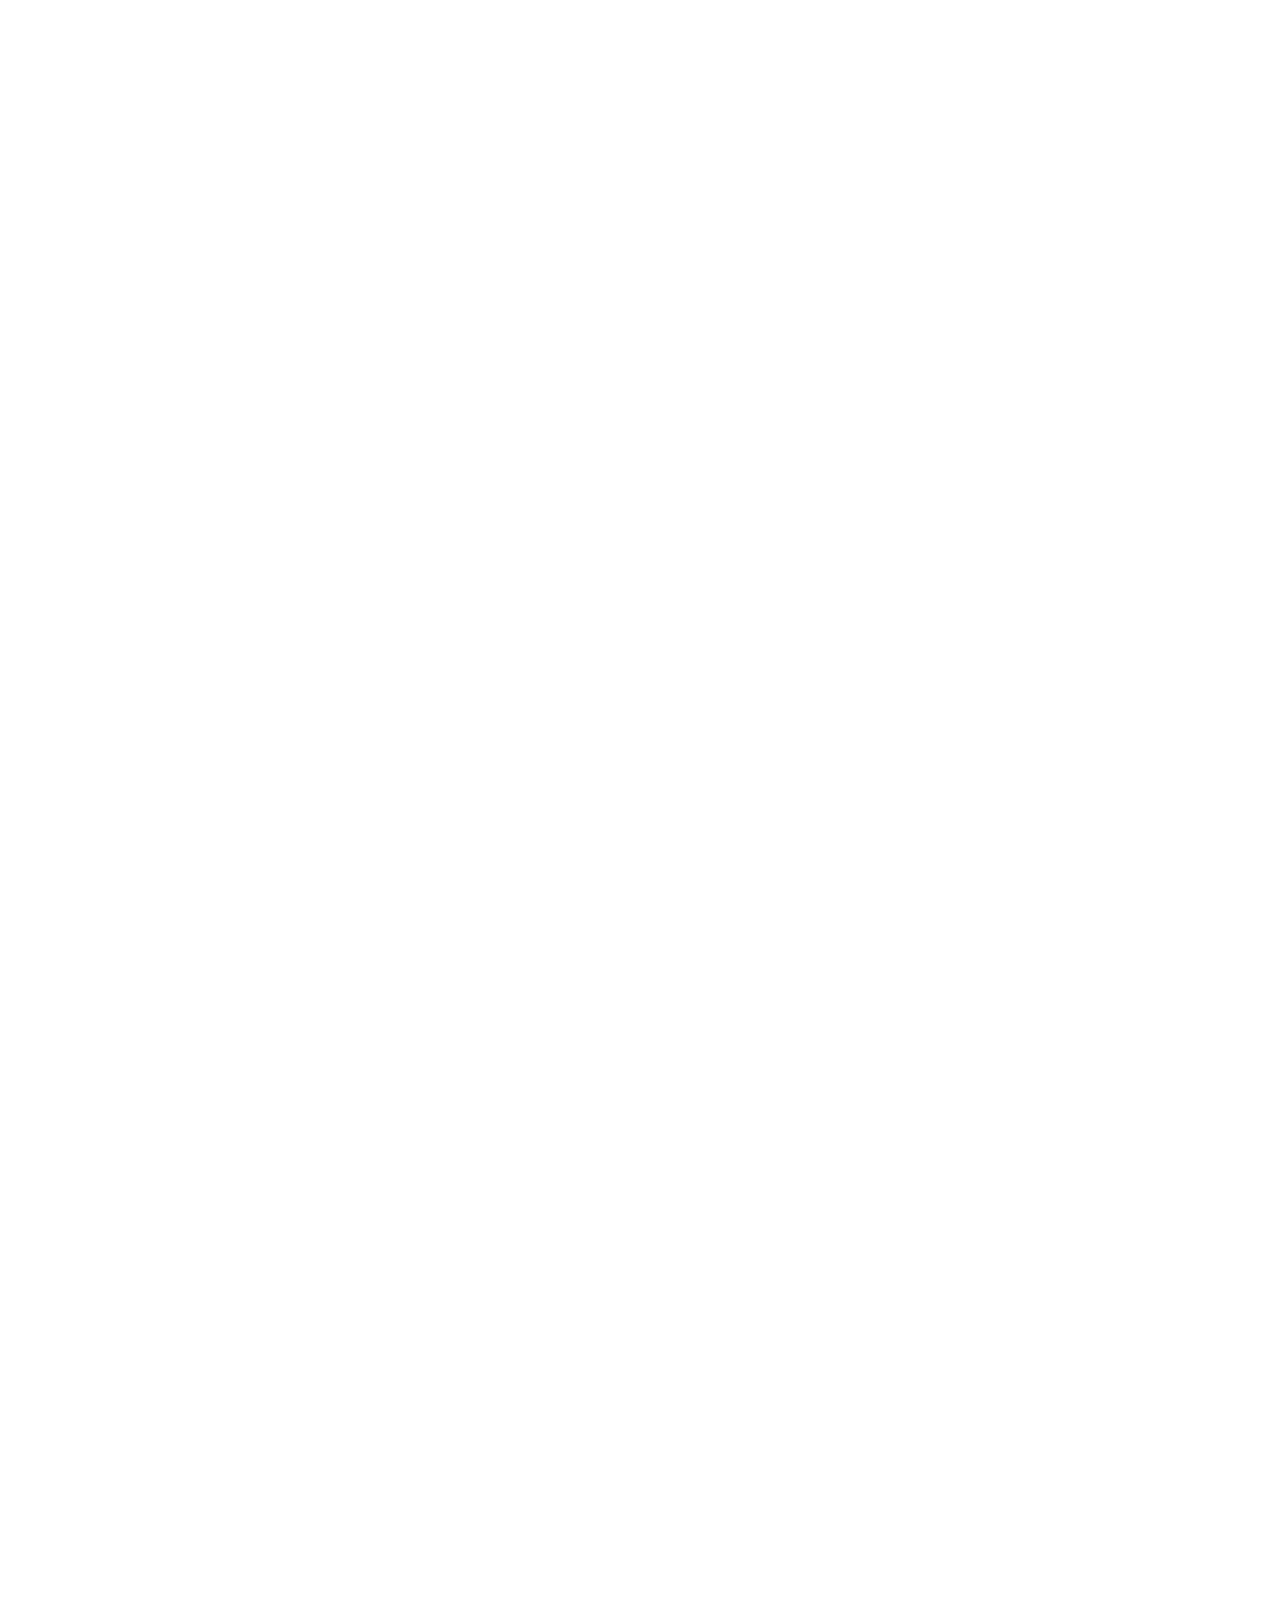
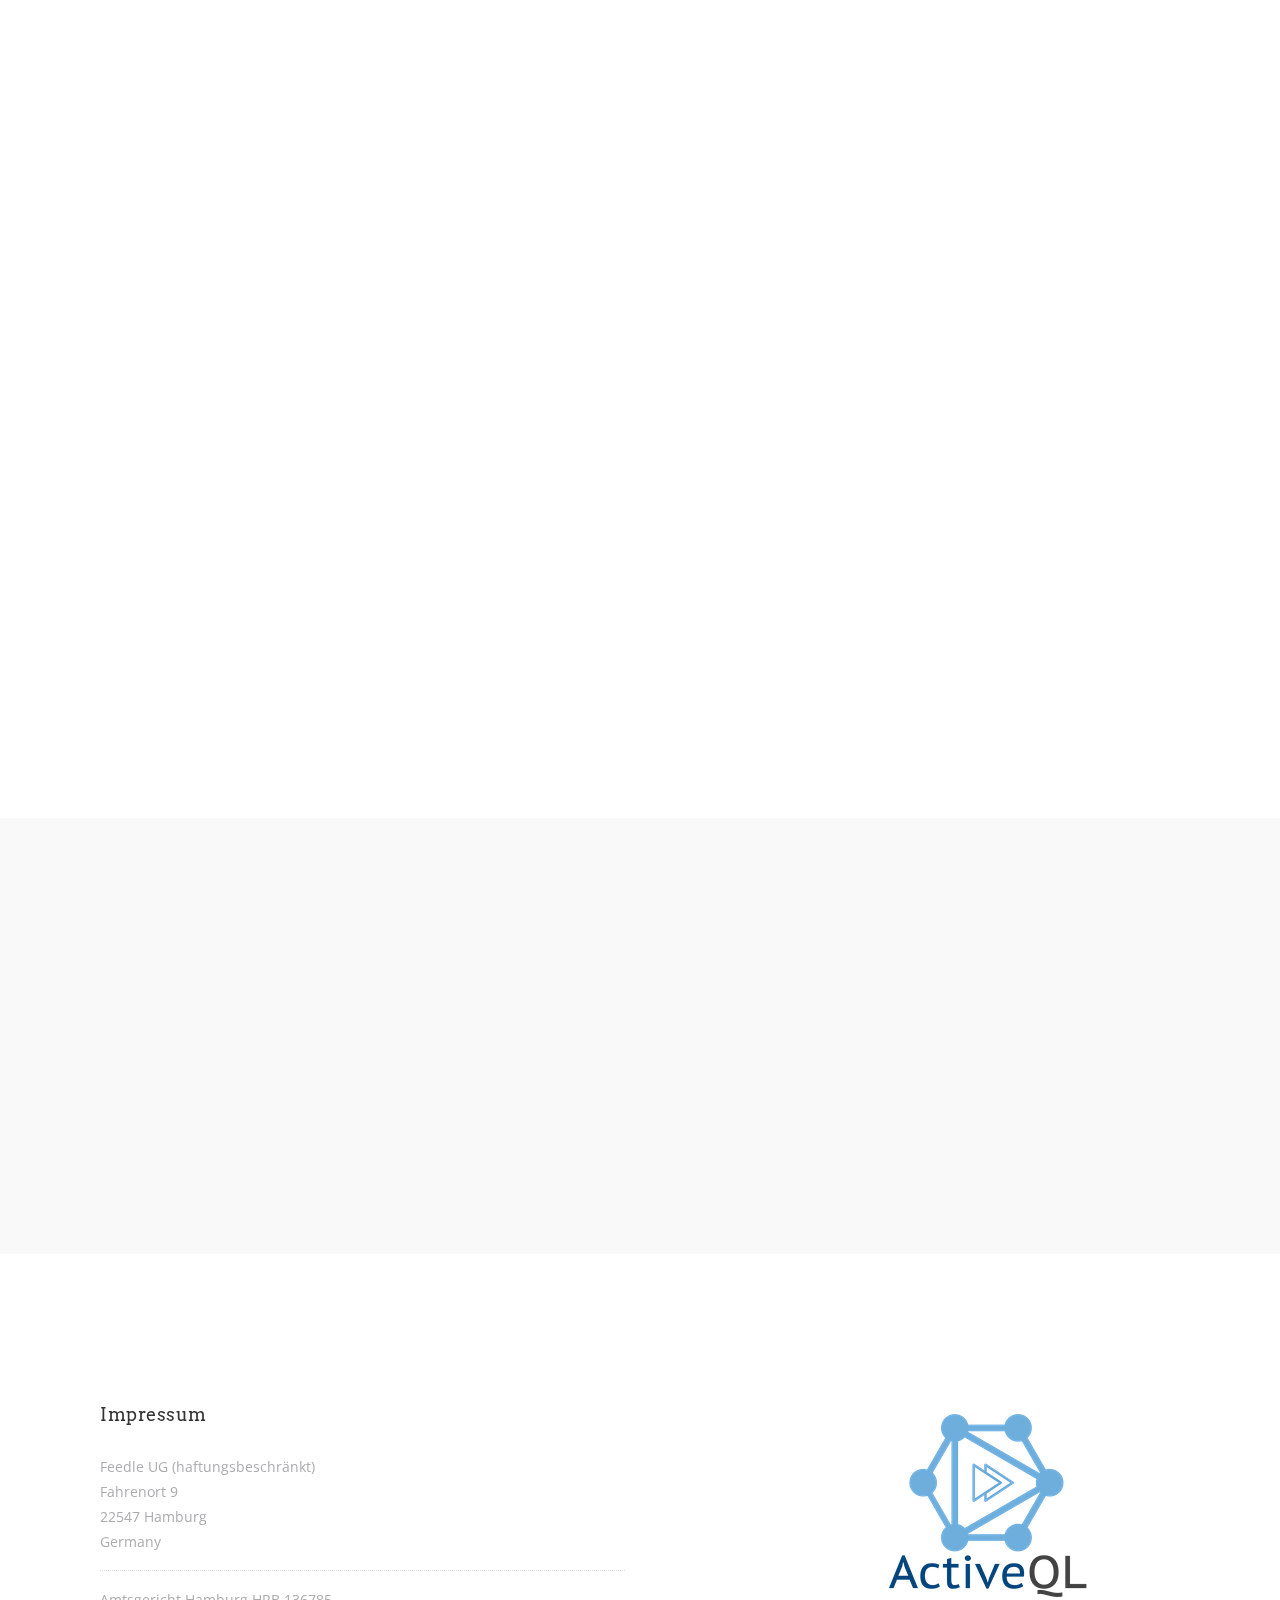
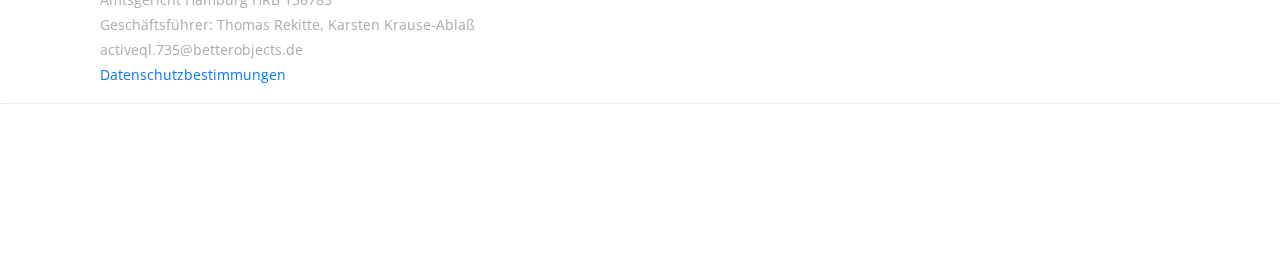
==== commit 62d8594f: "added some more text" ====
--- a/index.html
+++ b/index.html
@@ -2,14 +2,15 @@
 <html lang="en">
   <head>
     <!-- Global site tag (gtag.js) - Google Analytics -->
-    <script async src="https://www.googletagmanager.com/gtag/js?id=G-90P3CFT380"></script>
+    <script async src="https://www.googletagmanager.com/gtag/js?id=UA-5471256-2">
+    </script>
     <script>
       window.dataLayer = window.dataLayer || [];
       function gtag(){dataLayer.push(arguments);}
       gtag('js', new Date());
 
-      gtag('config', 'G-90P3CFT380');
-    </script>    
+      gtag('config', 'UA-5471256-2');
+    </script>
     <!-- Required meta tags -->
     <meta charset="utf-8">
     <meta name="viewport" content="width=device-width, initial-scale=1, shrink-to-fit=no">
@@ -119,7 +120,6 @@
     </header>
     <!-- Header Area wrapper End -->
 
-    
     <section id="getstarted" class="section-padding">
       <div class="container">
         <div class="section-header text-center">          
@@ -222,9 +222,52 @@
     
     <!-- Features Section End -->   
 
-
-    <hr>
-
+    <!-- About Section start -->
+    <div class="about-area section-padding bg-gray">
+      <div class="container">
+        <div class="row">
+          <div class="col-lg-6 col-md-12 col-xs-12 info">
+            <div class="about-wrapper wow fadeInLeft" data-wow-delay="0.3s">
+              <div>
+                <div class="site-heading">
+                  <p class="mb-3">API First</p>
+                  <h2 class="section-title">Domain Driven GraphQL</h2>
+                </div>
+                <div class="content">
+                  <p>
+                    We believe <a href="">GraphQL</a> is a great way to expose your business domain to any client or 3rd party system. 
+                    We also believe that it is a good idea to follow an API 1st approach - expressing your business entities 
+                    and functionality as an API. <br>
+                    Everything else (from different user interfaces, integration with other systems to infrastructure task etc.) uses this API as a common understanding of your business domain. <br>                  
+                  </p>                  
+                </div>
+              </div>
+            </div>
+          </div>
+          <div class="col-lg-6 col-md-12 col-xs-12 wow fadeInRight" data-wow-delay="0.3s">
+            <img class="img-fluid" src="assets/img/graphql-name.png" alt="" >
+          </div>
+        </div>
+        <div class="row">
+          <div class="col-lg-12 col-md-12 col-xs-12 info">
+            <div class="about-wrapper wow fadeInLeft" data-wow-delay="0.3s">
+              <div class="content">
+                <p>
+                  Implementing a GraphQL API can be a cumbersome task though. You need to decide how to structure your schema, how to handle concepts like permissions, searching, sorting, paging, how to implement resolvers that read data from and write data to a database or similar, validate input, relationships etc. And implement it with quite some repetitive code. 
+                </p>
+                <p>                   
+                  <strong>ActiveQL</strong> supports this development with a highly oppionated generation of a GraphQL schema and resolvers. You can run a GraphQL API directly from the description of a business domain (mainly entities and its relations to each other). This gives you the the freedom to concentrate on the implementation of any non-default functionality on top of that. It does not restrict you in any way how implement your API, what libraries you prefer etc.
+                </p>                
+                <a href="http://betterobjects.github.io/activeql" class="btn btn-common mt-3">Read More</a>
+              </div>
+            </div>
+          </div>
+        </div>
+      </div>
+    </div>
+    <!-- About Section End -->        
+
+    
     <!-- Services Section Start -->
     <section id="framework" class="section-padding">
       <div class="container">
@@ -328,6 +371,7 @@
     </section>
     <!-- Services Section End -->
     
+
 
     <!-- Features Section Start -->
     <section id="features" class="section-padding">
@@ -367,8 +411,8 @@
               </div>
             </div>
           </div>
-          <div class="col-lg-2 col-md-2 col-sm-12 col-xs-12">
-            <div class="show-box wow fadeInUp" data-wow-delay="0.3s">
+          <div class="col-lg-2 col-md-2 col-sm-2 col-xs-2">
+            <div class="show-box wow fadeInUp text-center" data-wow-delay="0.3s">
               <img src="assets/img/logo.png" alt="ActiveQL" id="feature-img">
             </div>
           </div>
--- a/assets/css/main.css
+++ b/assets/css/main.css
@@ -1431,6 +1431,7 @@
 
 #feature-img {
   width: 100px;
+  max-width: 100px;
 }
 
 #last-hr {
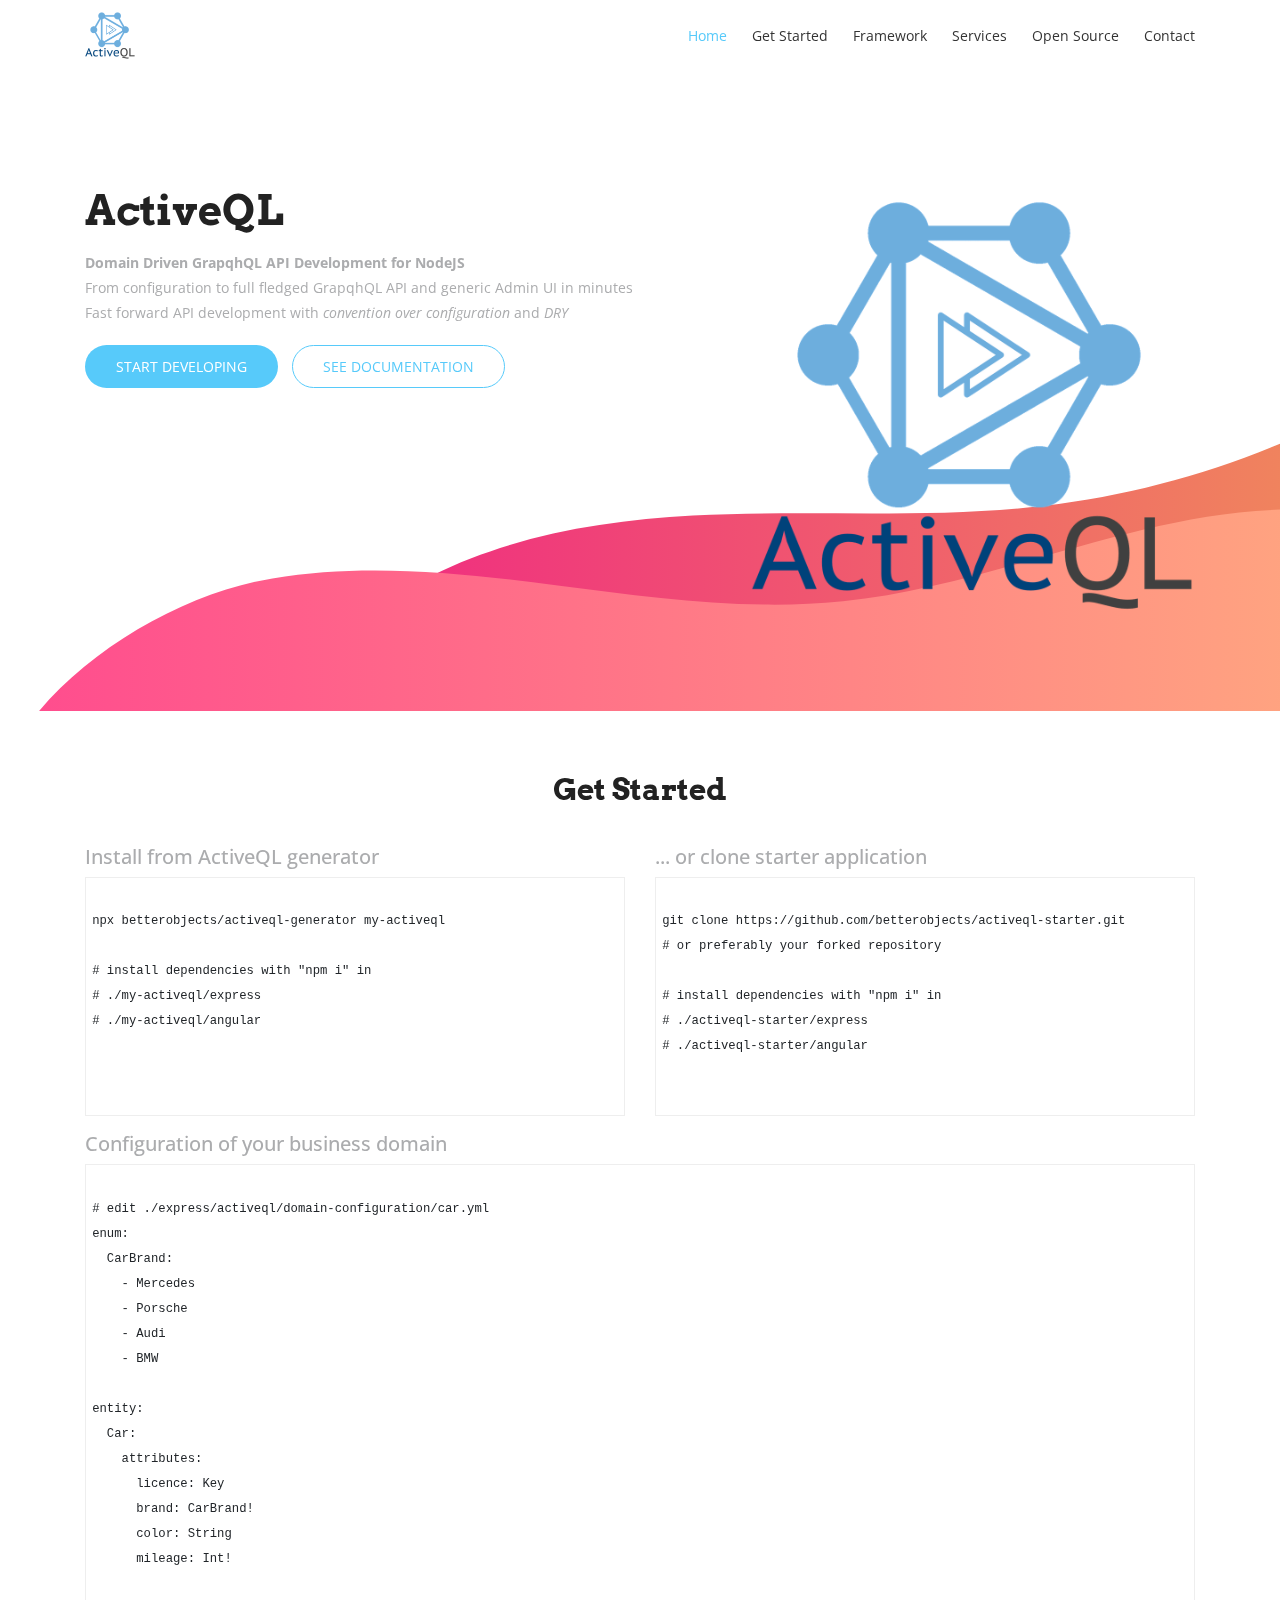
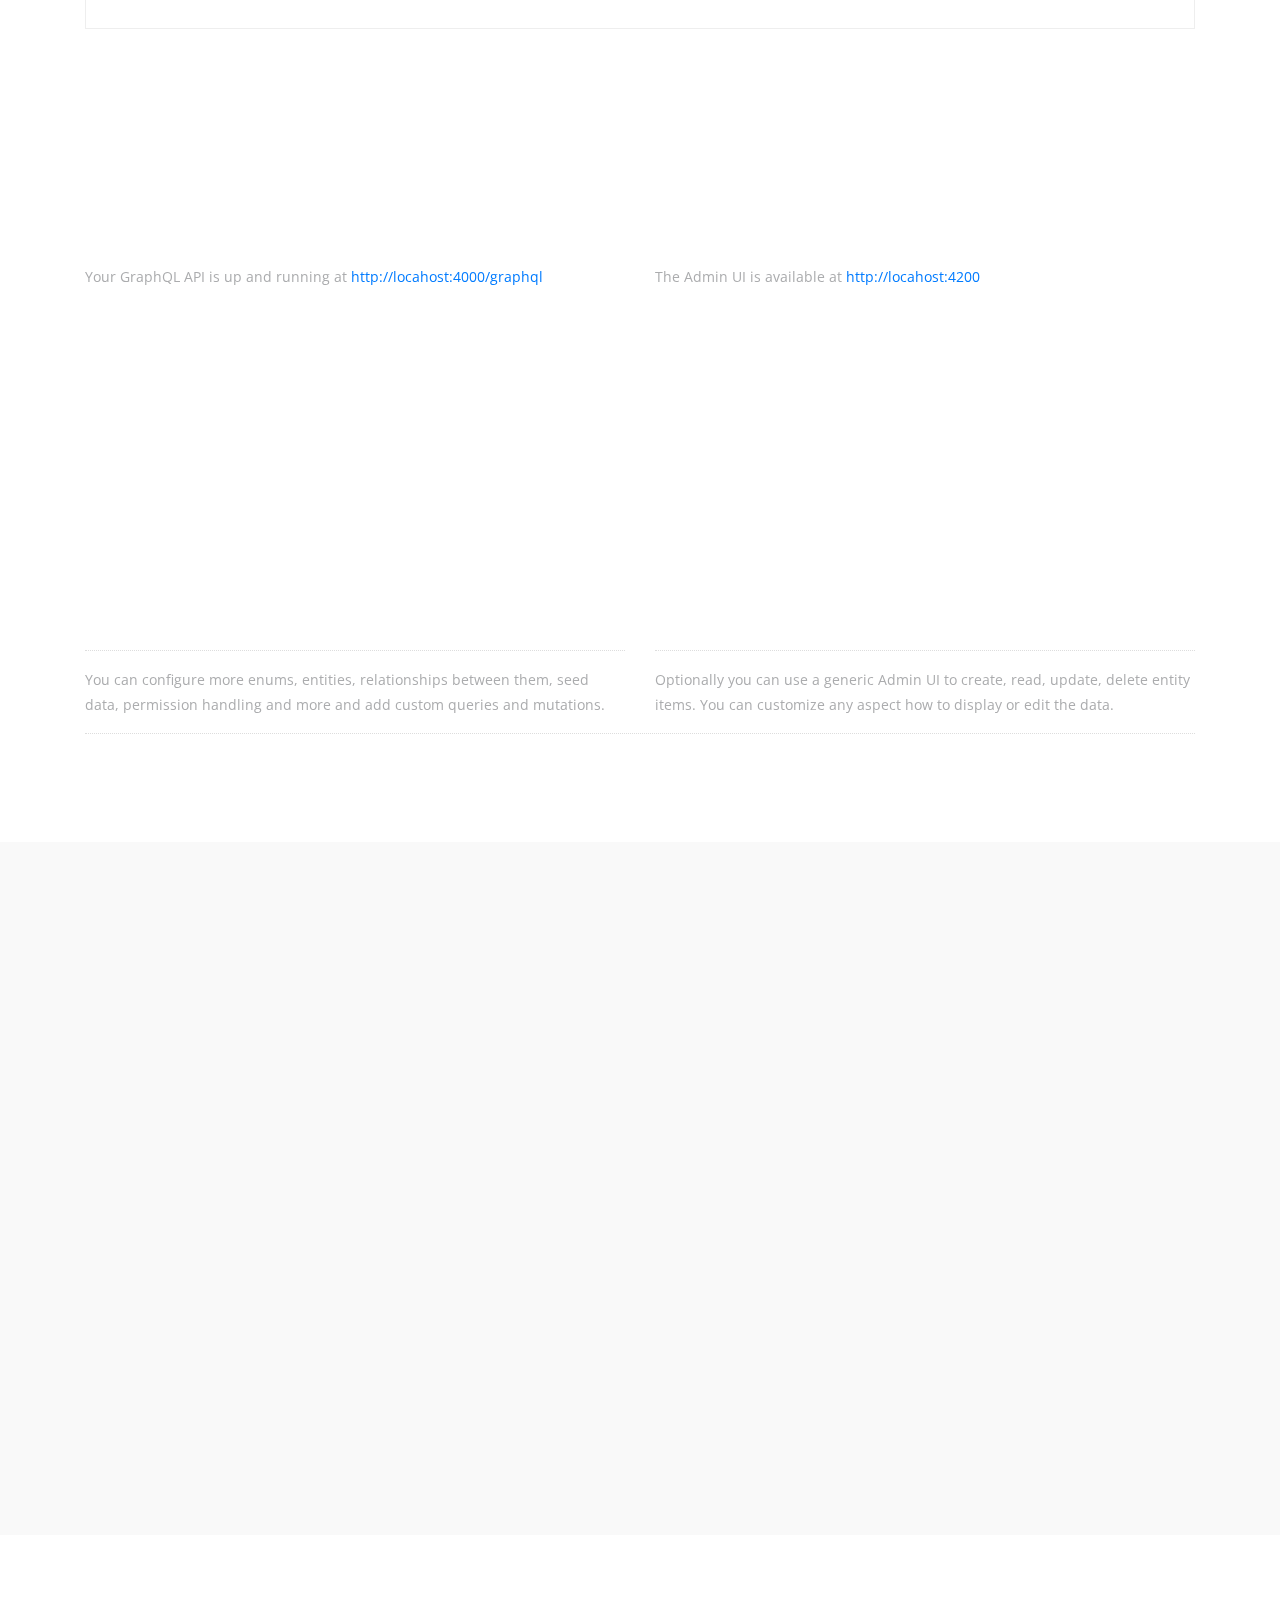
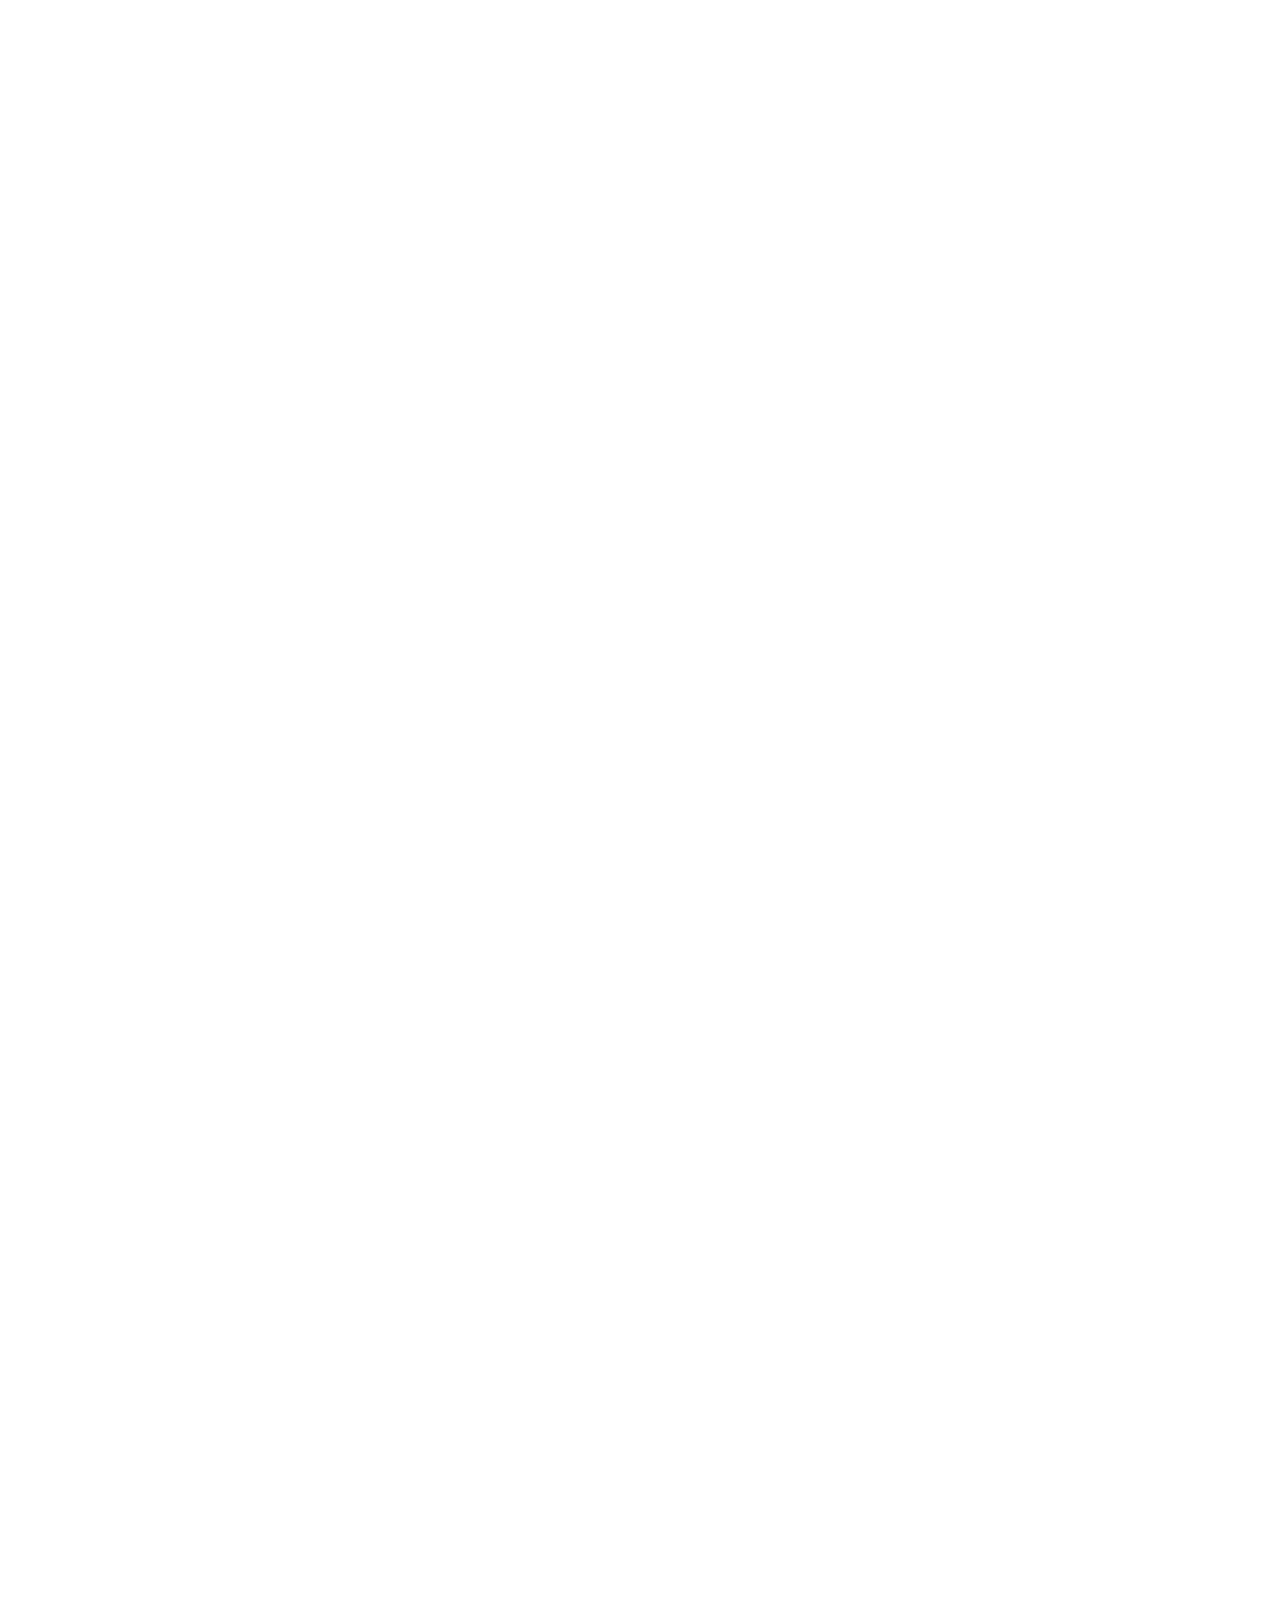
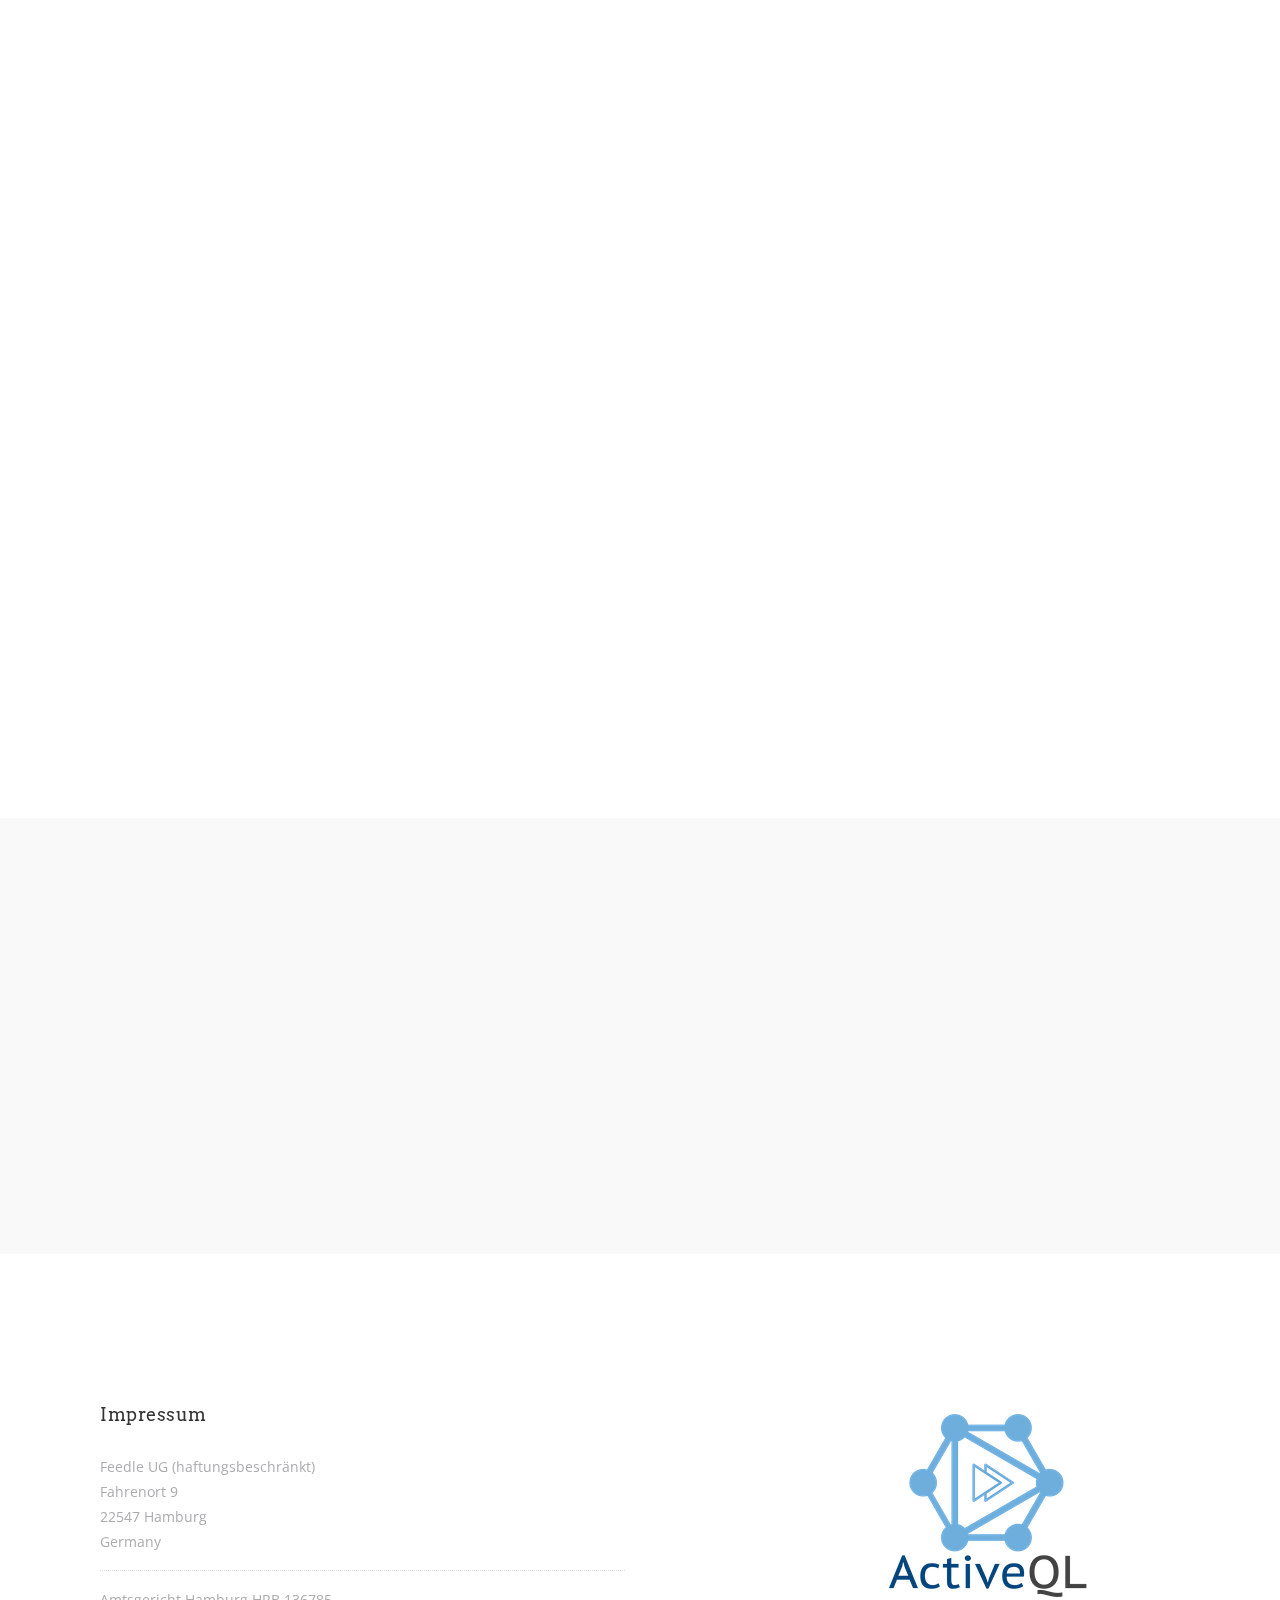
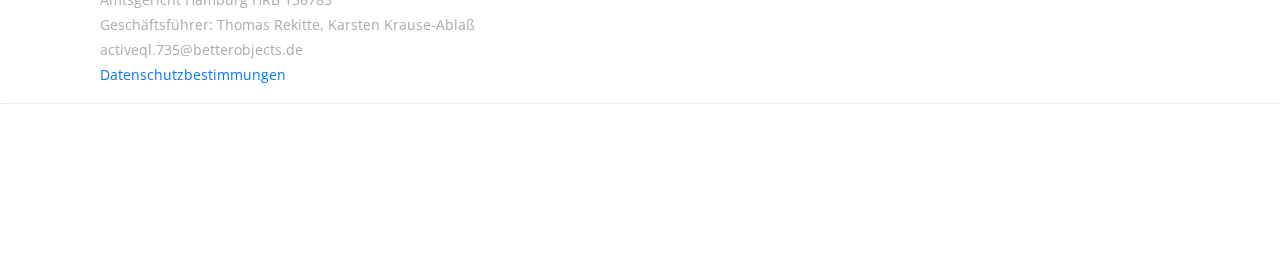
==== commit 11d2b40b: "3000 -> 4000" ====
--- a/index.html
+++ b/index.html
@@ -193,7 +193,7 @@
         <h5 class="wow fadeInDown">You're ready to go!</h5>
         <div class="row">
           <div class="col-md-6 col-sm-6 col-xs-6">
-            <p class="ready" >Your GraphQL API is up and running at <a href="http://locahost:3000/graphql">http://locahost:3000/graphql</a></p>
+            <p class="ready" >Your GraphQL API is up and running at <a href="http://locahost:4000/graphql">http://locahost:4000/graphql</a></p>
             <img class="wow fadeInLeft" width="100%" src="assets/img/chrome-schema1.png" alt="Chrome Schema">
             <hr>
             <p>              
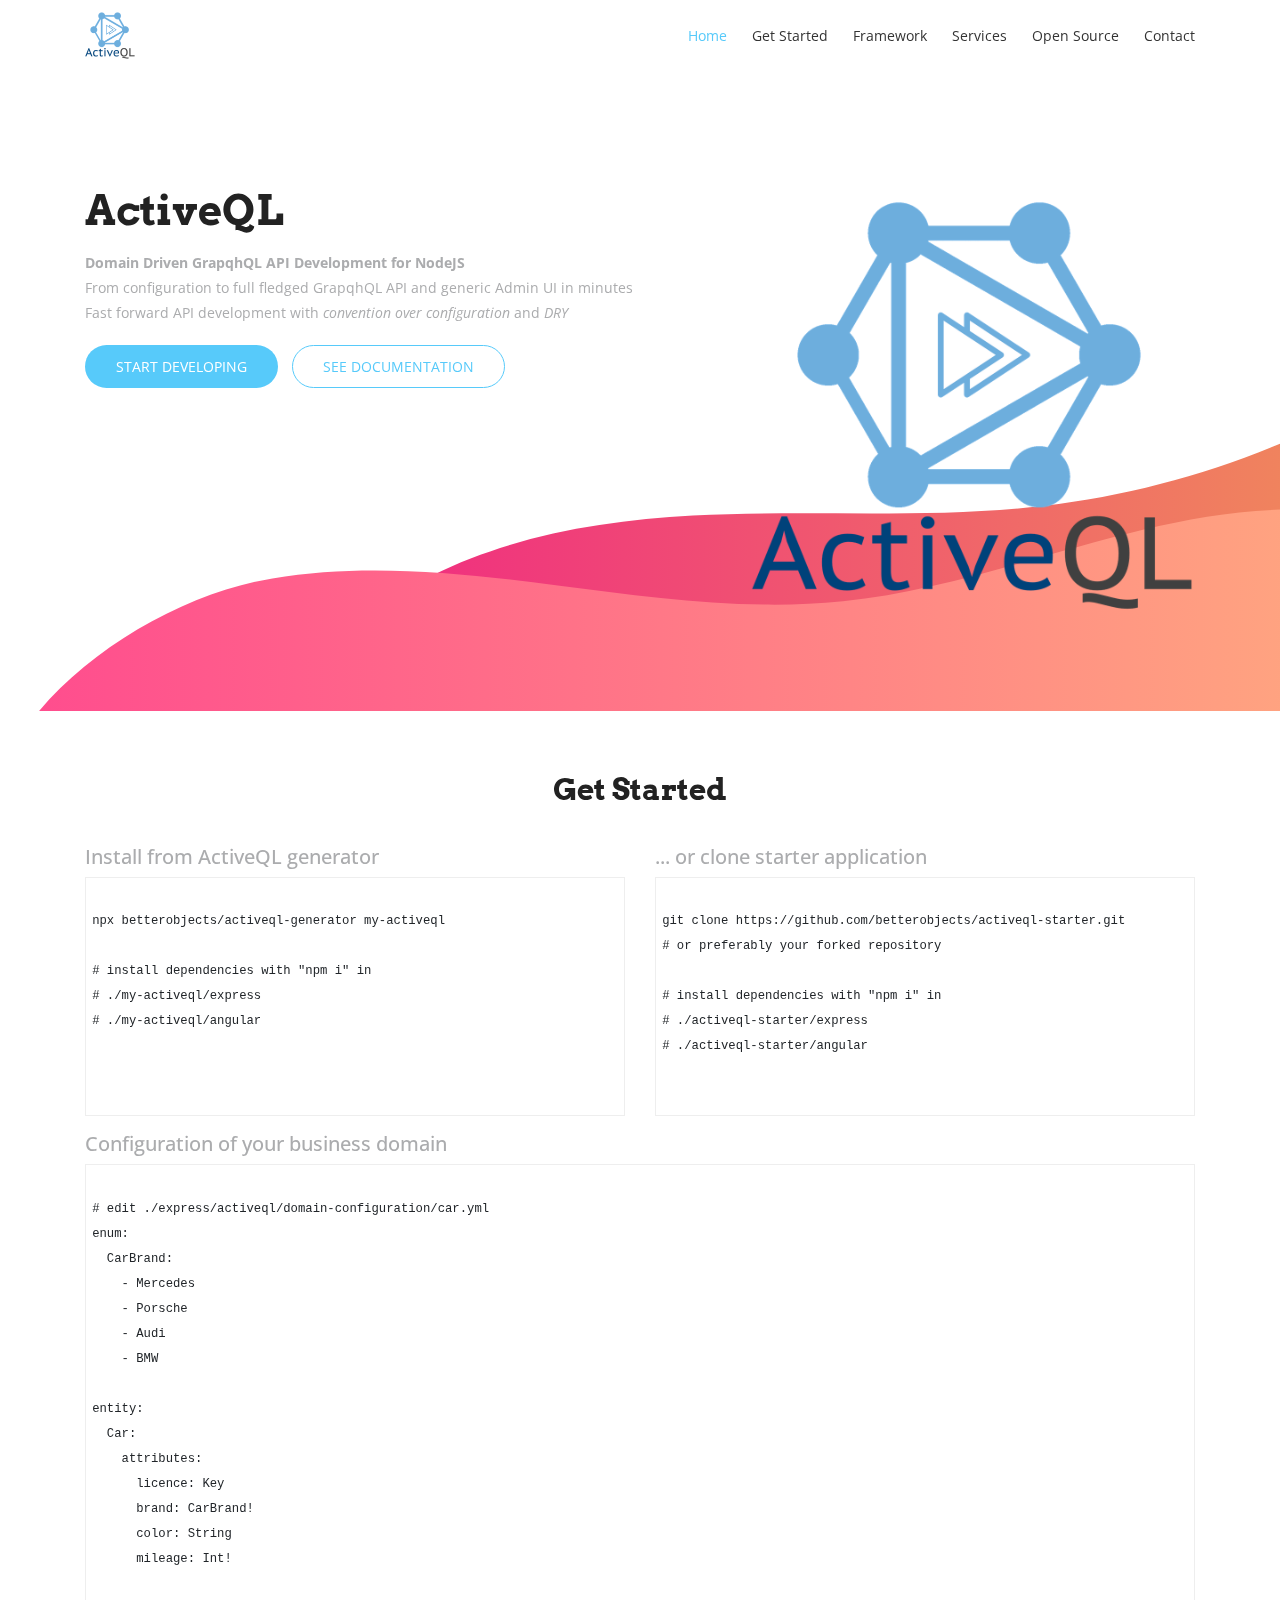
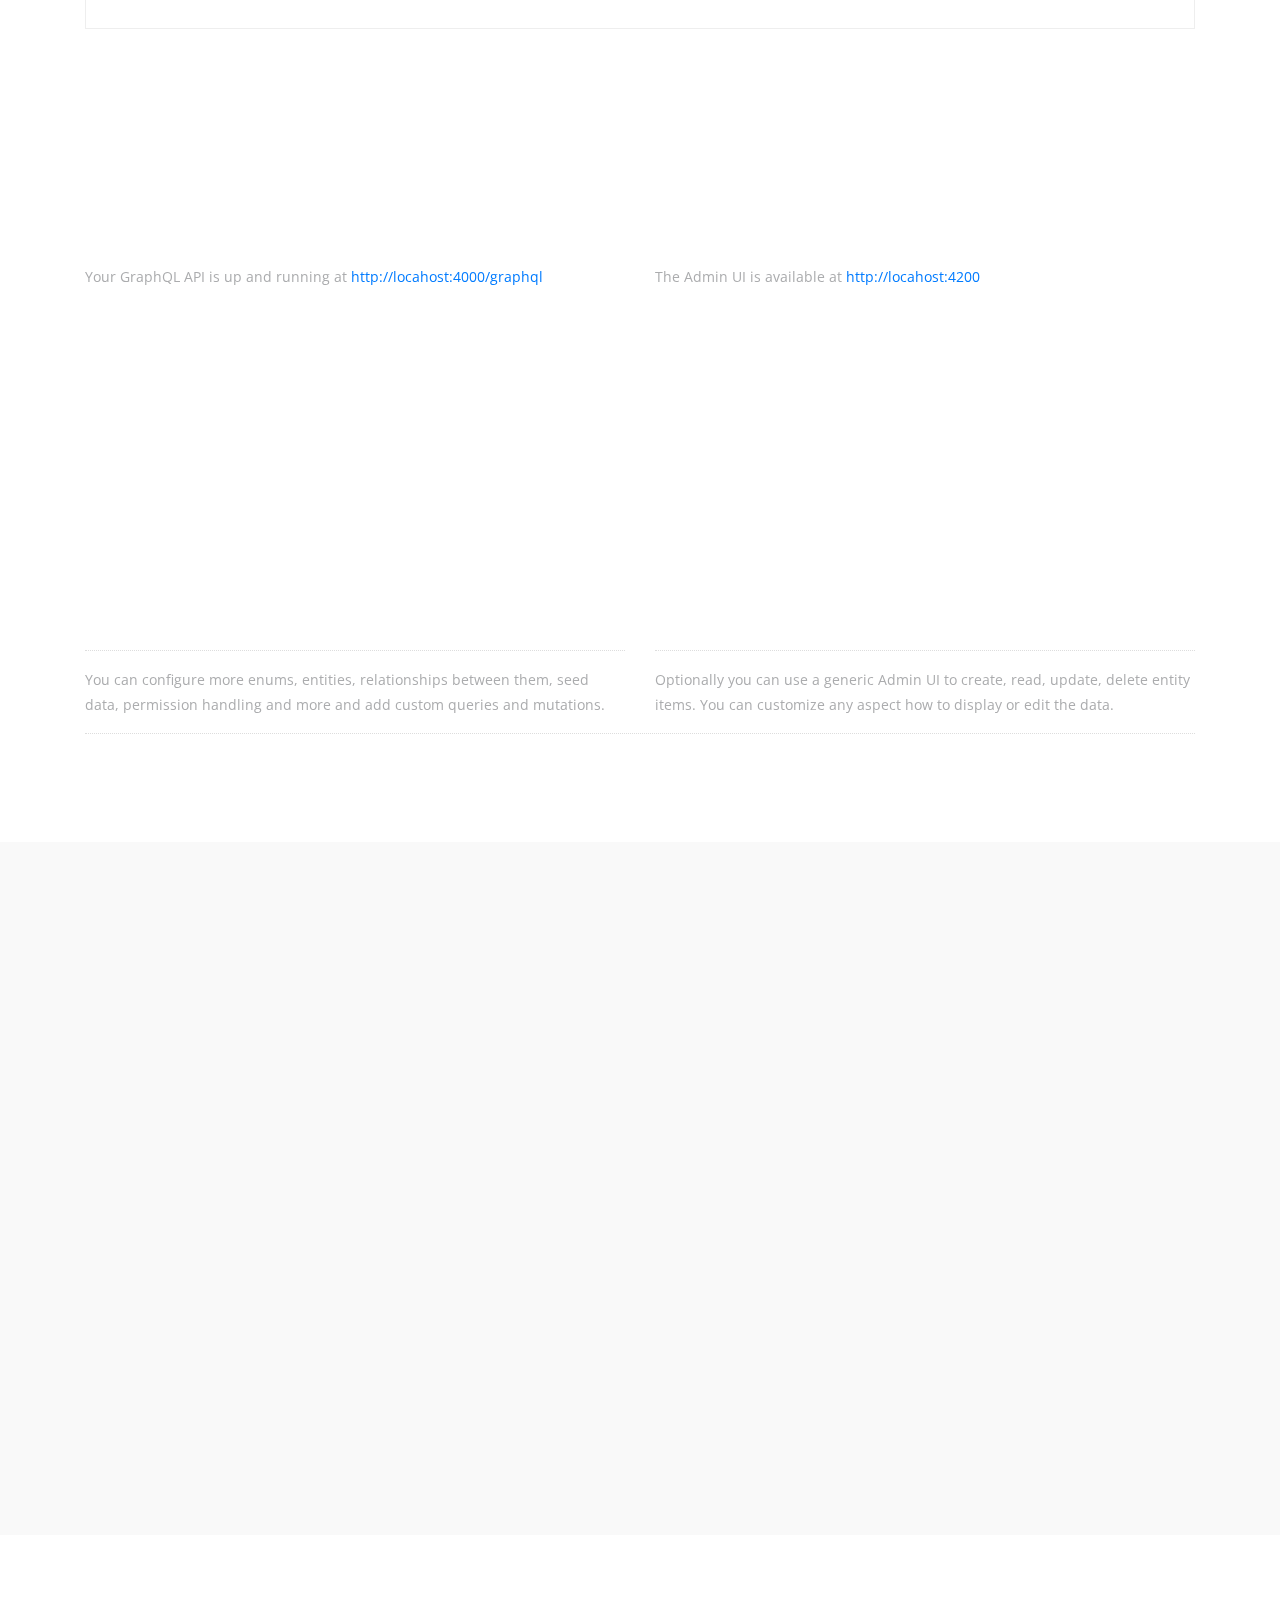
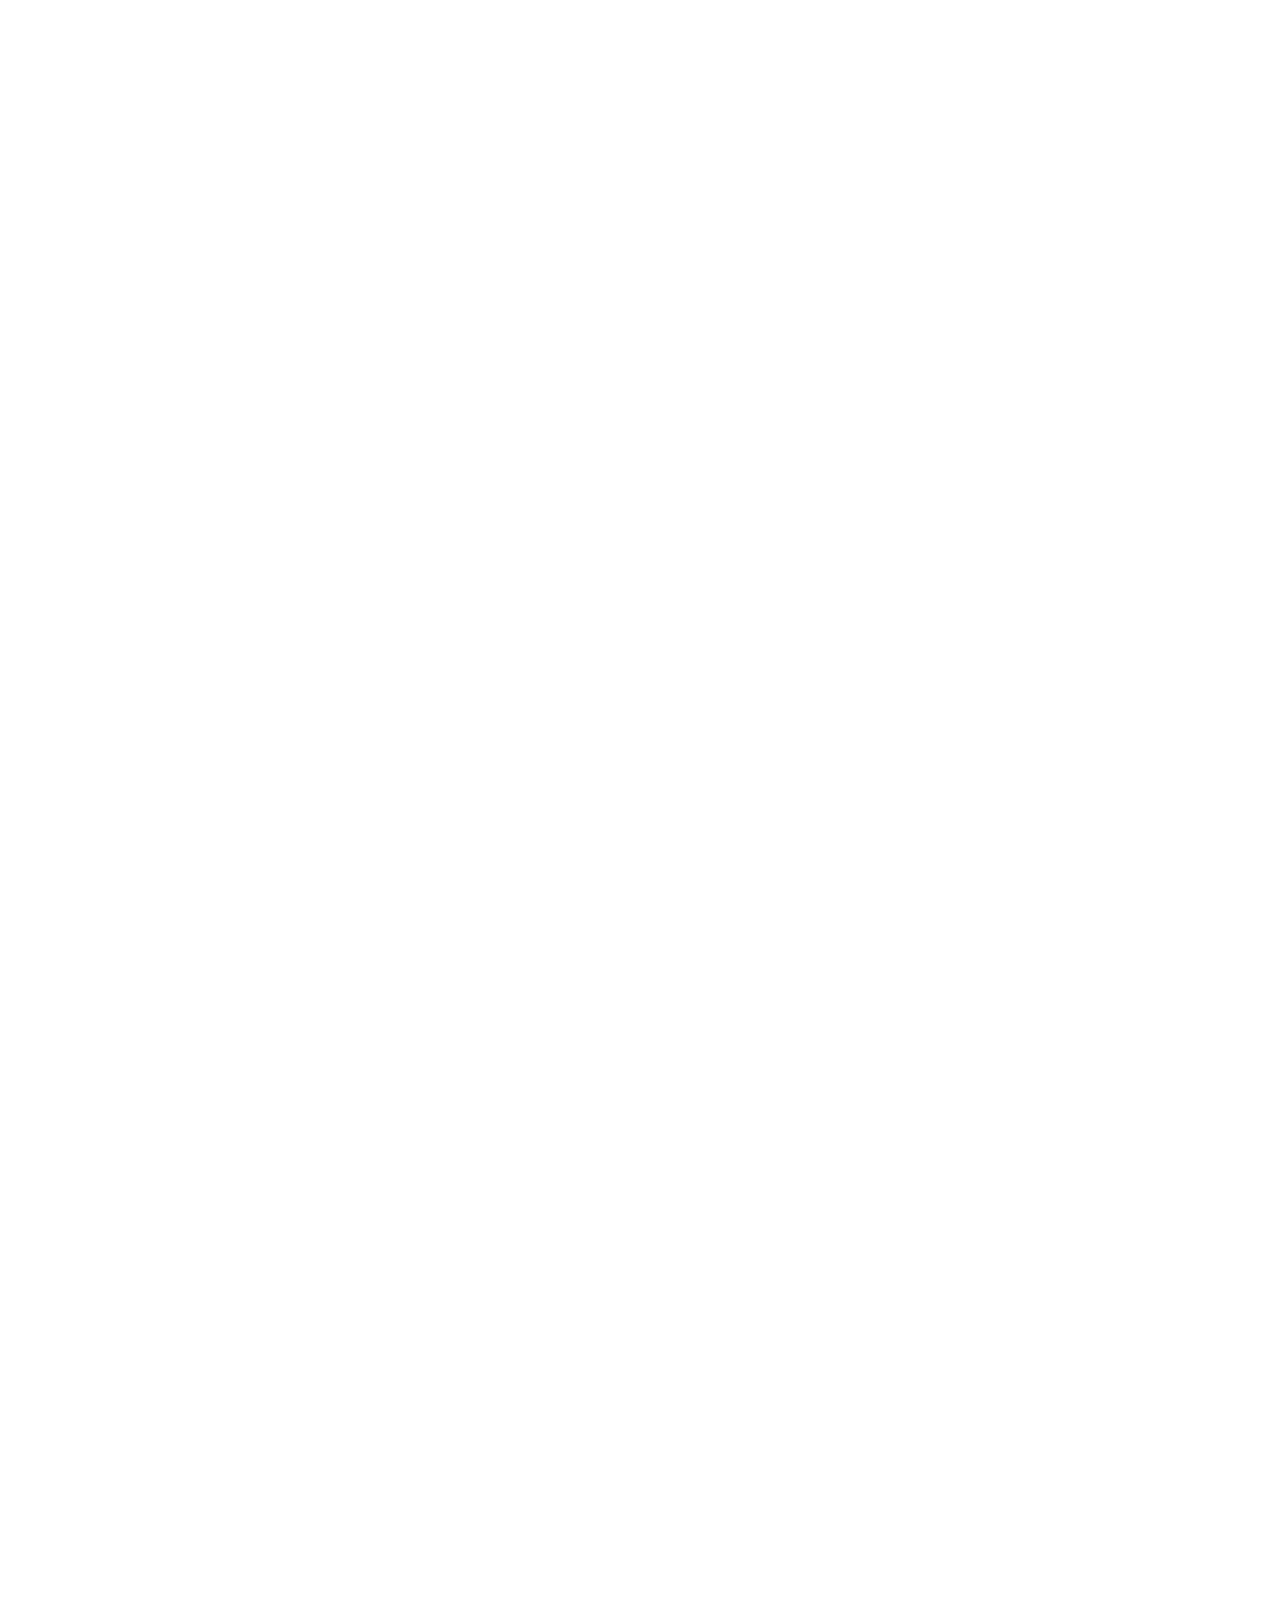
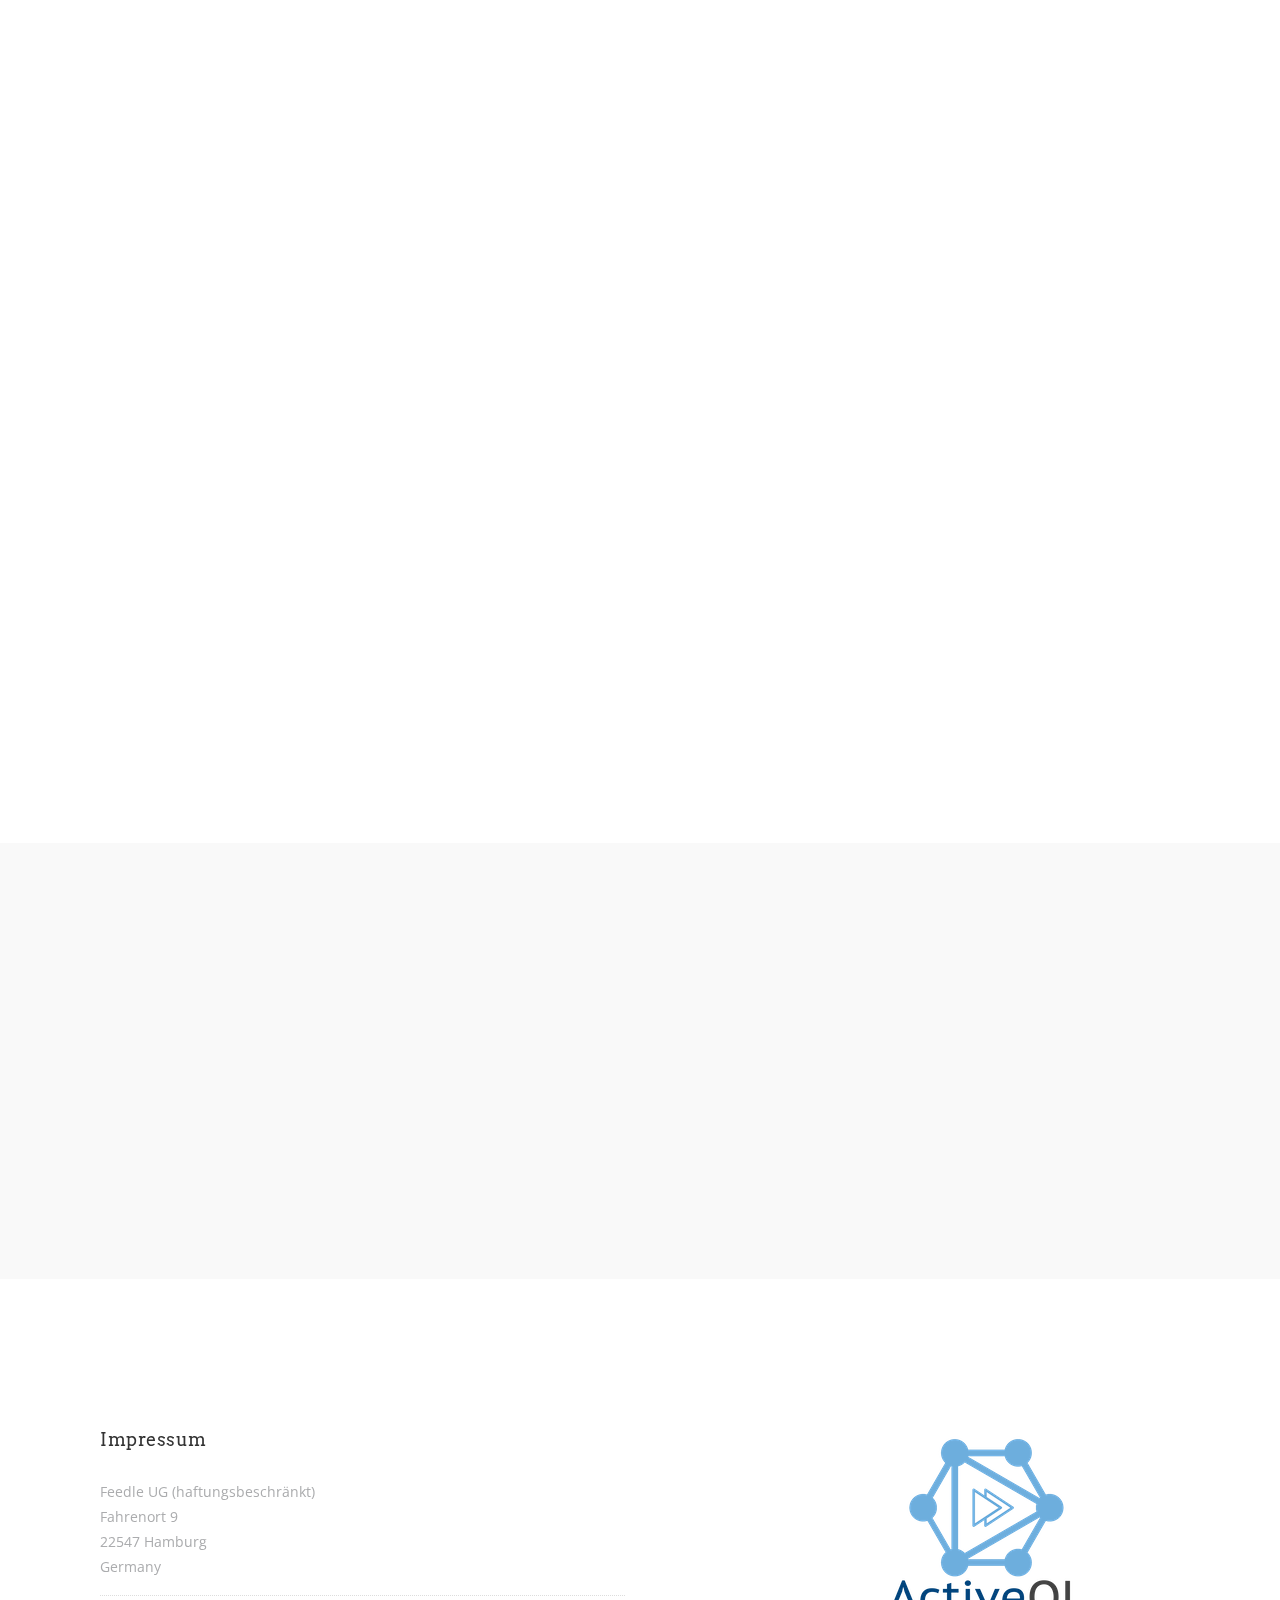
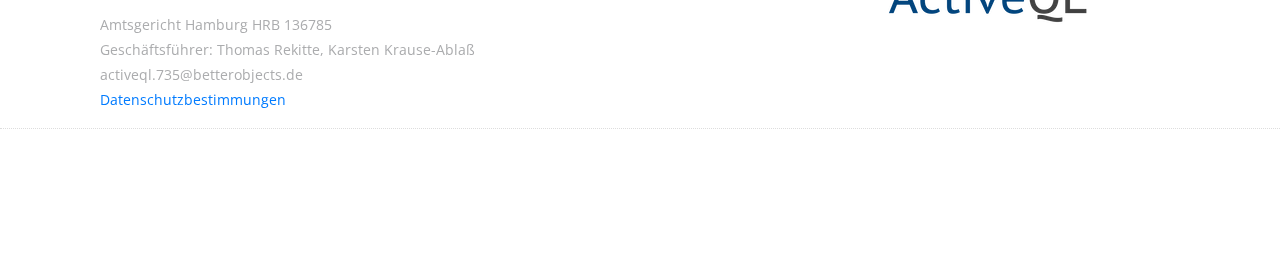
==== commit 66d540ff: "added uml gen" ====
--- a/index.html
+++ b/index.html
@@ -359,9 +359,10 @@
                 <i class="lni-cog"></i>
               </div>
               <div class="services-content">
-                <h3><a href="#">Developer Friendly</a></h3>
-                <p>
-                  Allwowing to concentrate on the non-standard aspects of your API.
+                <h3><a href="#">Generate UML</a></h3>
+                <p>
+                  You can generate UML class diagrams (via [PlantUML](https://plantuml.com/en/class-diagram) 
+                  directly from your configuration.
                 </p>
               </div>
             </div>
